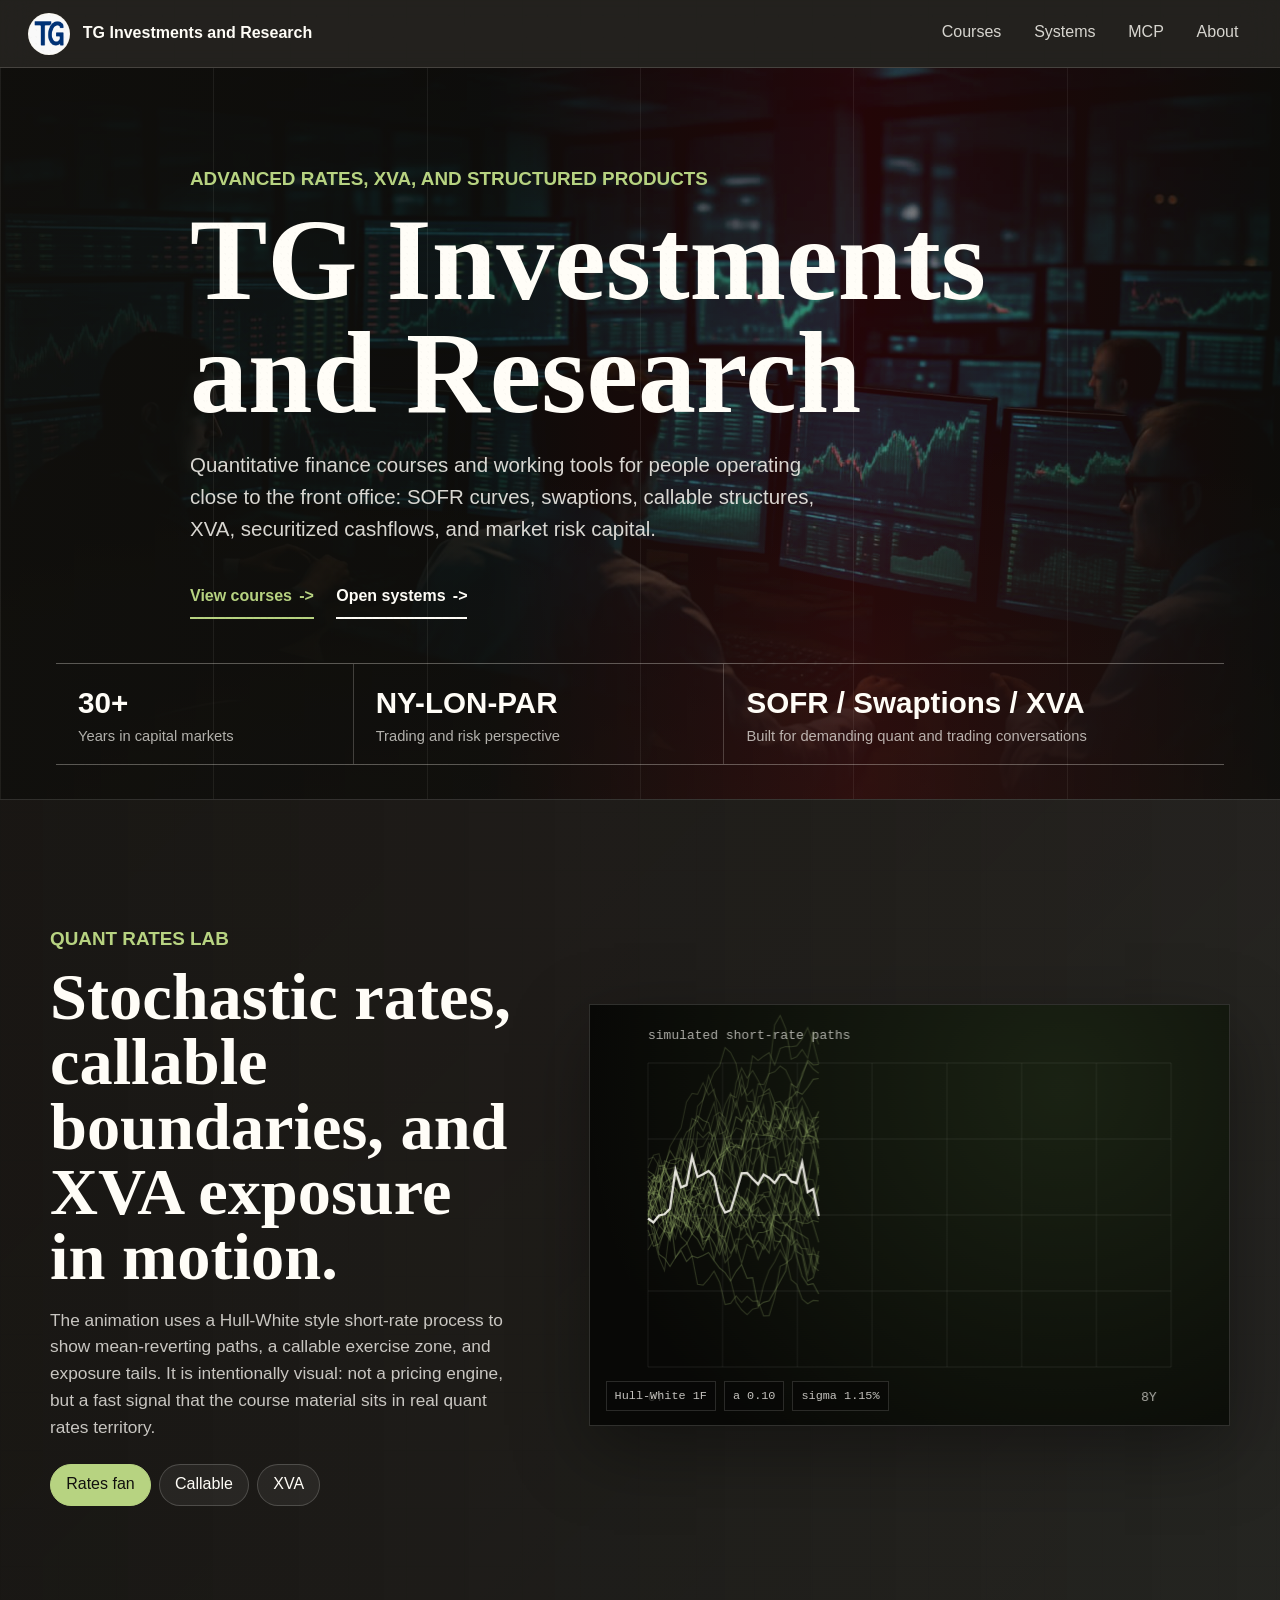
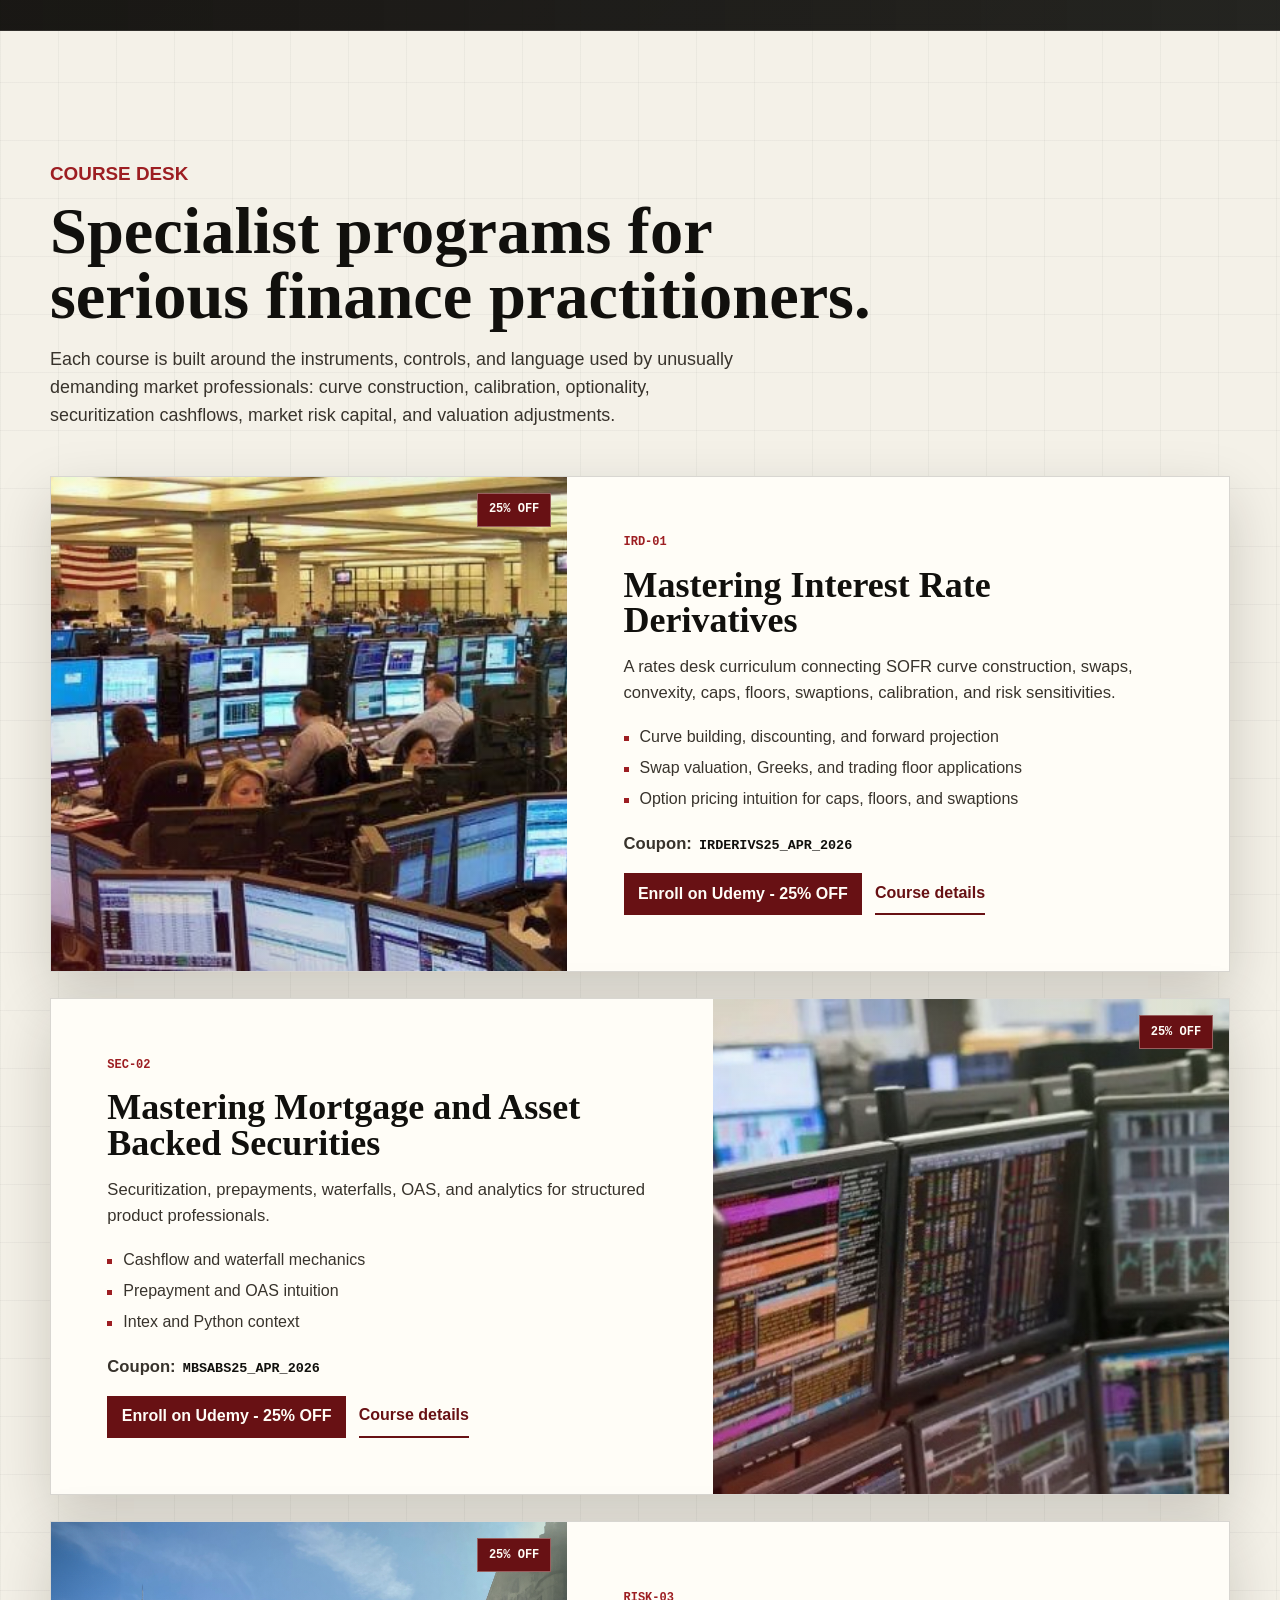
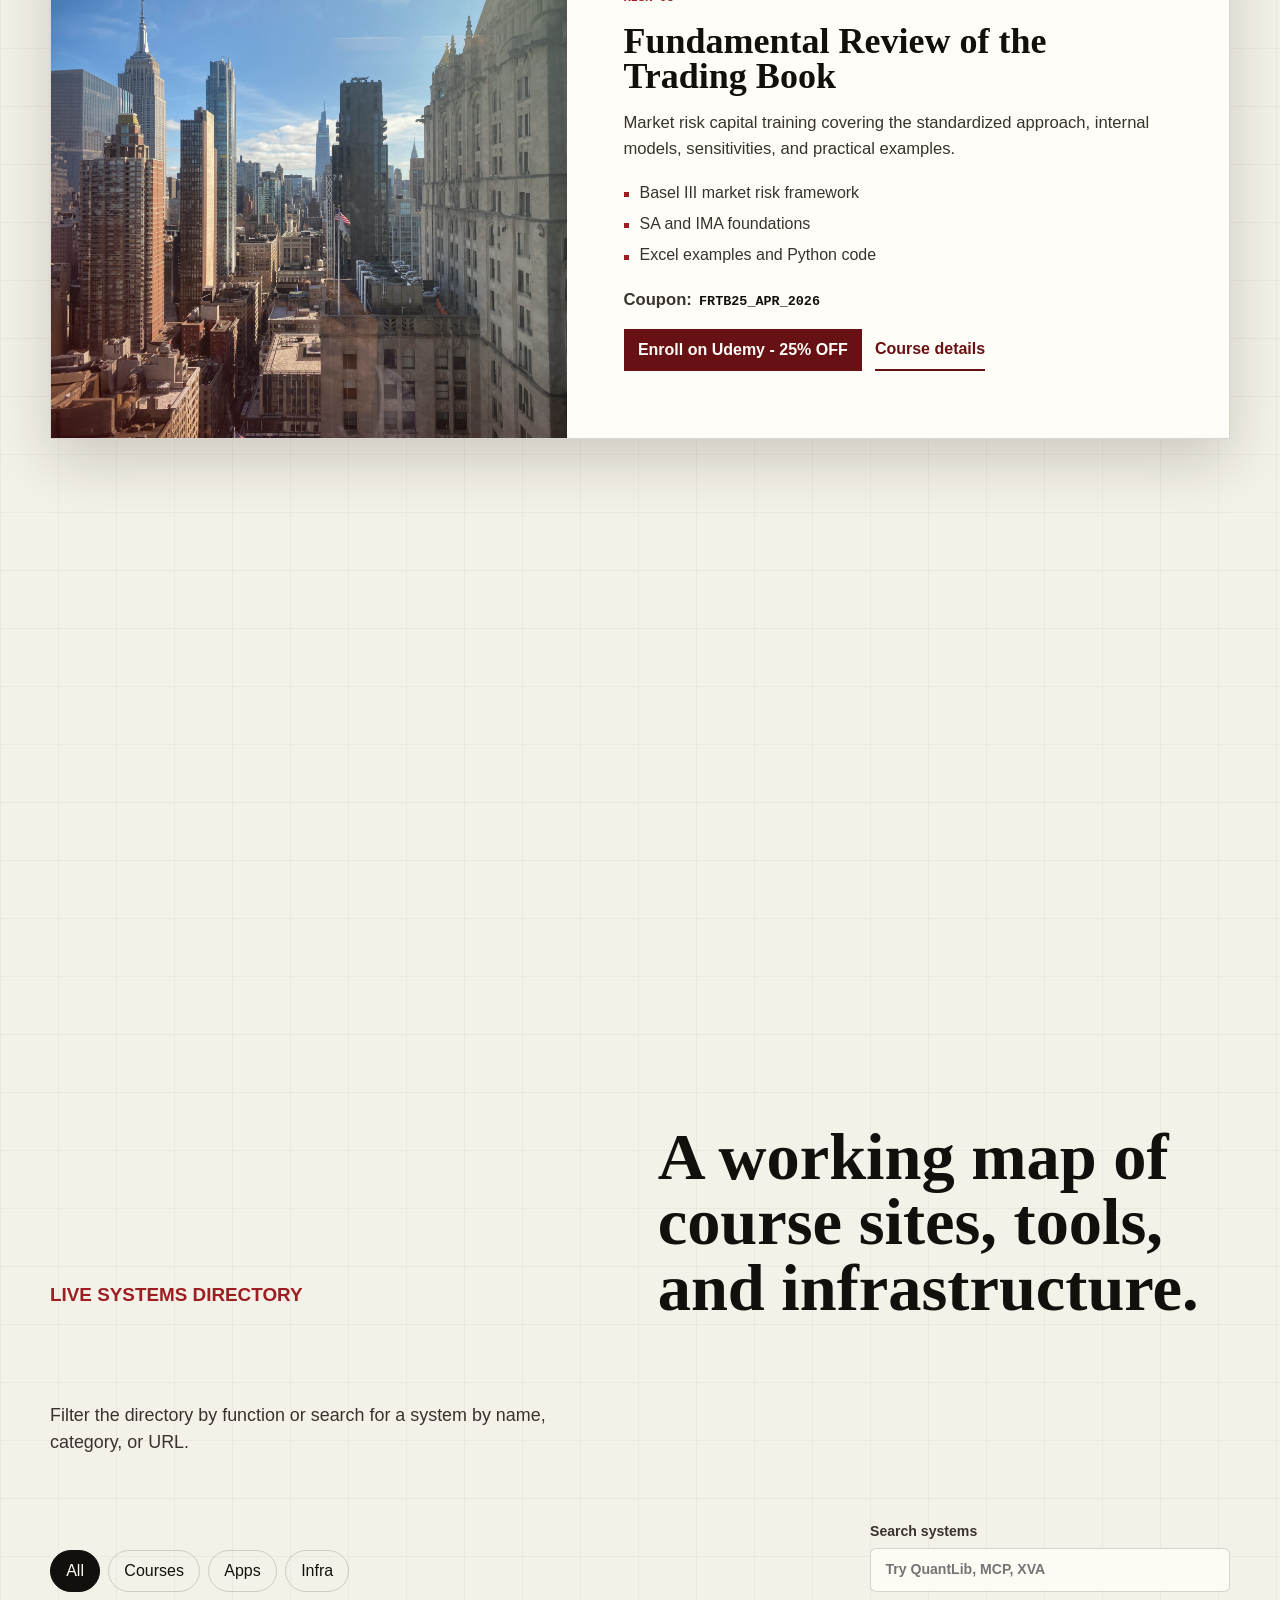
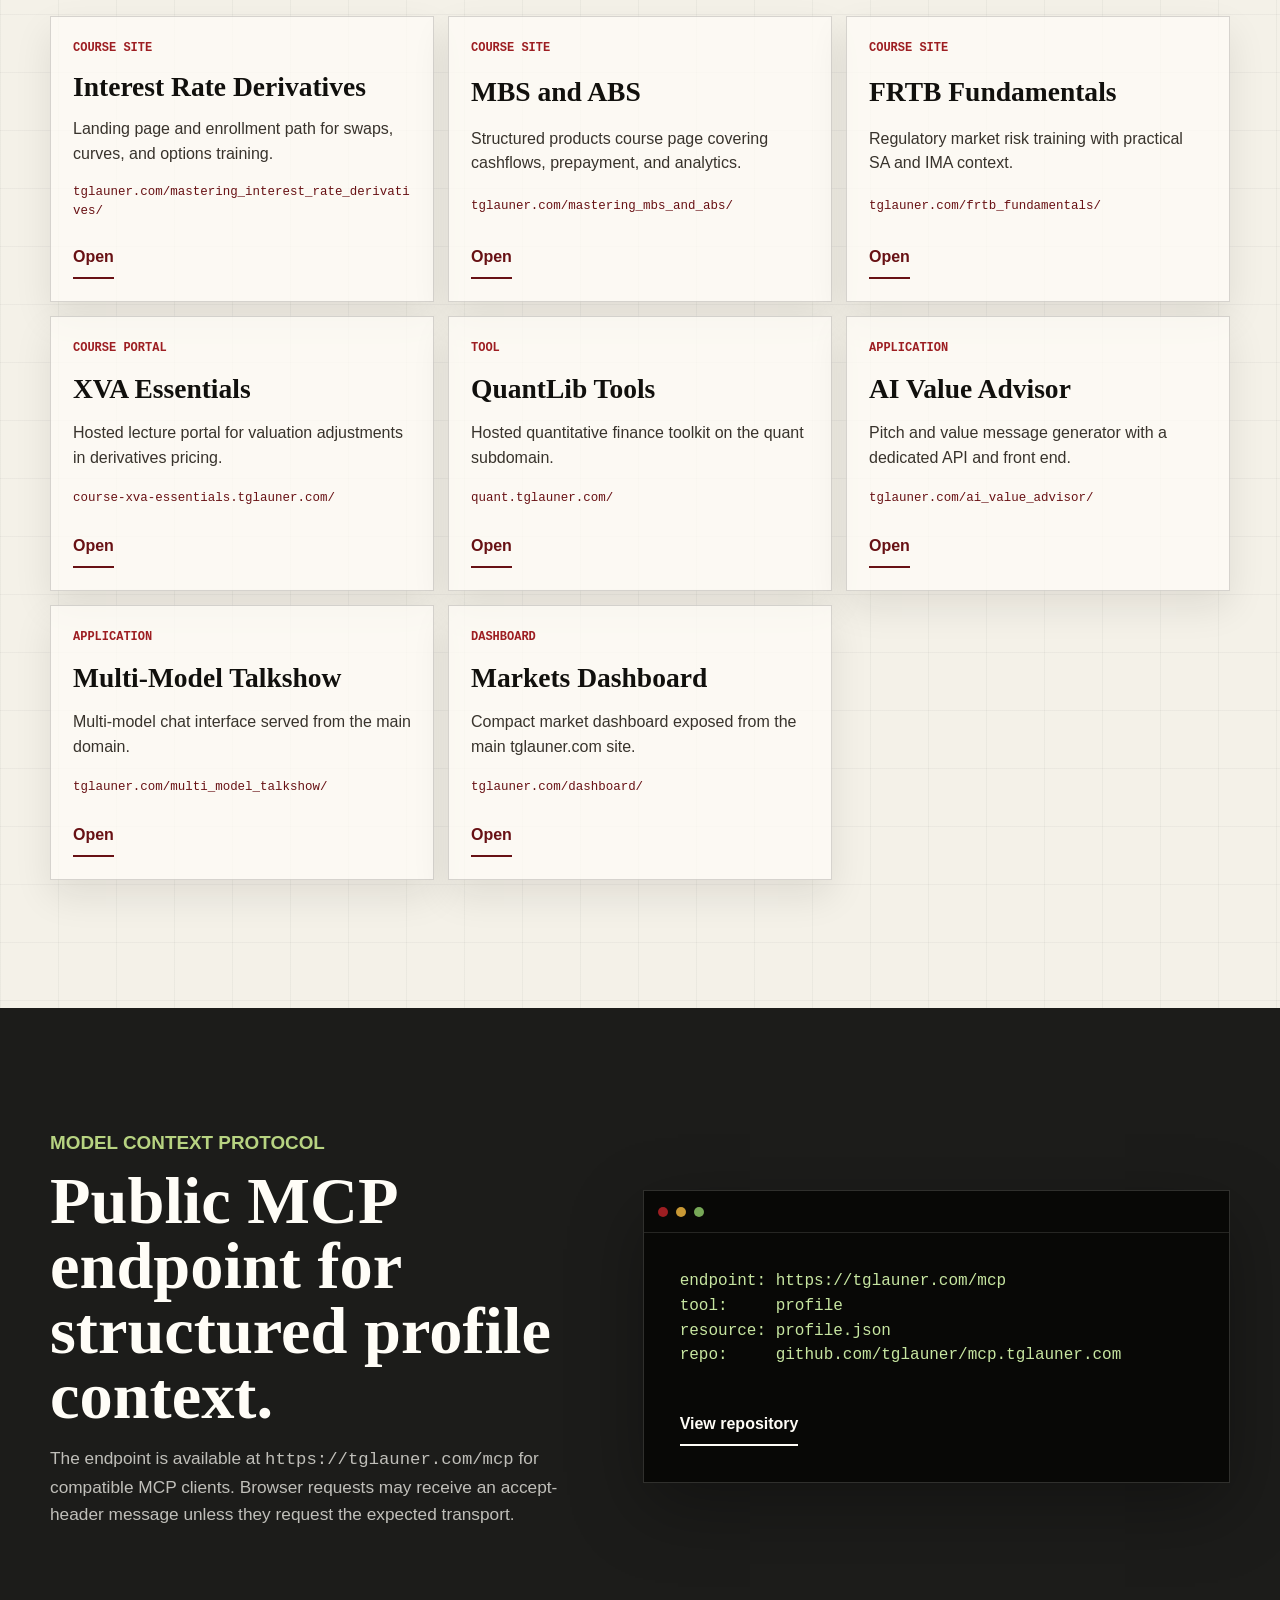
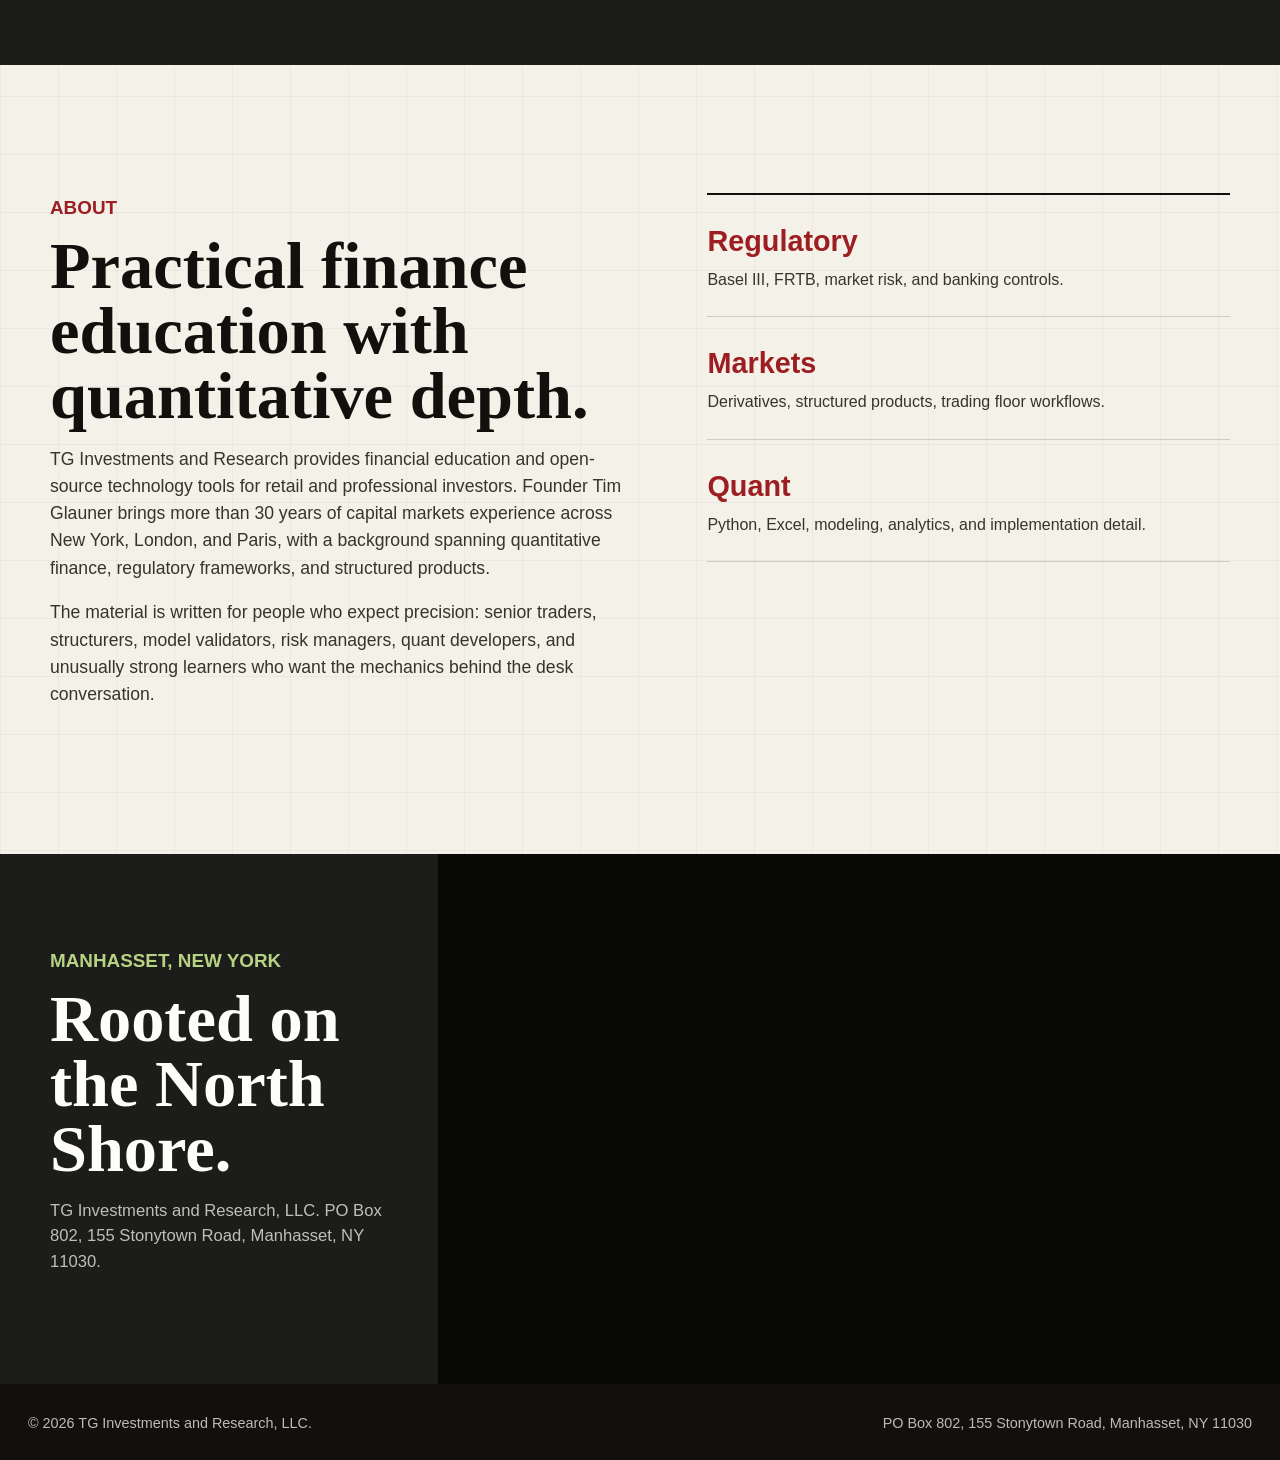
==== alternative-site/index.html @ 769df83d "Check in landing page design artifacts" ====
<!DOCTYPE html>
<html lang="en">
<head>
    <meta charset="UTF-8">
    <meta name="viewport" content="width=device-width, initial-scale=1.0">
    <title>TG Investments and Research | Alternative Site Concept</title>
    <meta name="description" content="Alternative homepage concept for TG Investments and Research courses, tools, and public systems.">
    <link rel="icon" href="assets/favicon.png" type="image/png">
    <link rel="stylesheet" href="styles.css">
</head>
<body>
    <a class="skip-link" href="#main">Skip to content</a>

    <header class="site-header" aria-label="Primary">
        <a class="brand-lockup" href="#top" aria-label="TG Investments and Research home">
            <img class="brand-icon" src="assets/favicon.png" alt="" aria-hidden="true">
            <span class="brand-name">TG Investments and Research</span>
        </a>
        <nav class="primary-nav" aria-label="Main navigation">
            <a href="#courses">Courses</a>
            <a href="#systems">Systems</a>
            <a href="#mcp">MCP</a>
            <a href="#about">About</a>
        </nav>
    </header>

    <main id="main">
        <section id="top" class="hero-section" aria-label="TG Investments and Research overview">
            <img class="hero-image" src="assets/hero-bg.jpg" alt="Trading desk screens and market workspace">
            <div class="hero-shade" aria-hidden="true"></div>
            <div class="hero-grid" aria-hidden="true">
                <span></span><span></span><span></span><span></span><span></span><span></span>
            </div>

            <div class="hero-copy reveal-on-load">
                <p class="kicker">Advanced rates, XVA, and structured products</p>
                <h1>TG Investments and Research</h1>
                <p class="hero-lede">Quantitative finance courses and working tools for people operating close to the front office: SOFR curves, swaptions, callable structures, XVA, securitized cashflows, and market risk capital.</p>
                <div class="hero-actions" aria-label="Primary actions">
                    <a class="text-action text-action-strong" href="#courses">View courses <span aria-hidden="true">-&gt;</span></a>
                    <a class="text-action" href="#systems">Open systems <span aria-hidden="true">-&gt;</span></a>
                </div>
            </div>

            <aside class="desk-strip reveal-on-load" aria-label="Experience summary">
                <div>
                    <span class="desk-number">30+</span>
                    <span class="desk-label">Years in capital markets</span>
                </div>
                <div>
                    <span class="desk-number">NY-LON-PAR</span>
                    <span class="desk-label">Trading and risk perspective</span>
                </div>
                <div>
                    <span class="desk-number">SOFR / Swaptions / XVA</span>
                    <span class="desk-label">Built for demanding quant and trading conversations</span>
                </div>
            </aside>
        </section>

        <section class="quant-lab-section" aria-label="Quant rates animation lab">
            <div class="quant-lab-copy reveal">
                <p class="kicker">Quant rates lab</p>
                <h2>Stochastic rates, callable boundaries, and XVA exposure in motion.</h2>
                <p>The animation uses a Hull-White style short-rate process to show mean-reverting paths, a callable exercise zone, and exposure tails. It is intentionally visual: not a pricing engine, but a fast signal that the course material sits in real quant rates territory.</p>
                <div class="lab-controls" aria-label="Animation mode">
                    <button class="lab-mode is-active" type="button" data-lab-mode="rates" aria-pressed="true">Rates fan</button>
                    <button class="lab-mode" type="button" data-lab-mode="callable" aria-pressed="false">Callable</button>
                    <button class="lab-mode" type="button" data-lab-mode="xva" aria-pressed="false">XVA</button>
                </div>
            </div>
            <div class="quant-lab-panel reveal">
                <canvas id="rates-lab-canvas" width="1200" height="720" aria-label="Animated stochastic rates visualization"></canvas>
                <div class="lab-readout" aria-hidden="true">
                    <span id="lab-model">Hull-White 1F</span>
                    <span id="lab-a">a 0.10</span>
                    <span id="lab-sigma">sigma 1.15%</span>
                </div>
            </div>
        </section>

        <section id="courses" class="section course-deck">
            <div class="section-intro">
                <p class="kicker">Course desk</p>
                <h2>Specialist programs for serious finance practitioners.</h2>
                <p>Each course is built around the instruments, controls, and language used by unusually demanding market professionals: curve construction, calibration, optionality, securitization cashflows, market risk capital, and valuation adjustments.</p>
            </div>

            <div class="course-stack">
                <article class="course-row reveal">
                    <a class="course-media" href="https://tglauner.com/mastering_interest_rate_derivatives/" target="_blank" rel="noopener noreferrer" aria-label="Open Mastering Interest Rate Derivatives">
                        <img src="assets/ird-ficc-trading-floor.png" alt="Interest Rate Derivatives trading floor course image">
                        <span class="course-discount">25% OFF</span>
                    </a>
                    <div class="course-body">
                        <p class="course-code">IRD-01</p>
                        <h3>Mastering Interest Rate Derivatives</h3>
                        <p>A rates desk curriculum connecting SOFR curve construction, swaps, convexity, caps, floors, swaptions, calibration, and risk sensitivities.</p>
                        <ul>
                            <li>Curve building, discounting, and forward projection</li>
                            <li>Swap valuation, Greeks, and trading floor applications</li>
                            <li>Option pricing intuition for caps, floors, and swaptions</li>
                        </ul>
                        <p class="coupon-note">Coupon: <code>IRDERIVS25_APR_2026</code></p>
                        <div class="course-actions">
                            <a class="line-link line-link-strong" href="https://www.udemy.com/course/mastering-interest-rate-derivatives/?couponCode=IRDERIVS25_APR_2026" target="_blank" rel="noopener noreferrer">Enroll on Udemy - 25% OFF</a>
                            <a class="line-link" href="https://tglauner.com/mastering_interest_rate_derivatives/" target="_blank" rel="noopener noreferrer">Course details</a>
                        </div>
                    </div>
                </article>

                <article class="course-row course-row-offset reveal">
                    <a class="course-media" href="https://tglauner.com/mastering_mbs_and_abs/" target="_blank" rel="noopener noreferrer" aria-label="Open Mastering Mortgage and Asset Backed Securities">
                        <img src="assets/mbs-multi-screens.png" alt="MBS and ABS trading screens course image">
                        <span class="course-discount">25% OFF</span>
                    </a>
                    <div class="course-body">
                        <p class="course-code">SEC-02</p>
                        <h3>Mastering Mortgage and Asset Backed Securities</h3>
                        <p>Securitization, prepayments, waterfalls, OAS, and analytics for structured product professionals.</p>
                        <ul>
                            <li>Cashflow and waterfall mechanics</li>
                            <li>Prepayment and OAS intuition</li>
                            <li>Intex and Python context</li>
                        </ul>
                        <p class="coupon-note">Coupon: <code>MBSABS25_APR_2026</code></p>
                        <div class="course-actions">
                            <a class="line-link line-link-strong" href="https://www.udemy.com/course/mortgage-backed-and-asset-backed-securities-mbsabs/?couponCode=MBSABS25_APR_2026" target="_blank" rel="noopener noreferrer">Enroll on Udemy - 25% OFF</a>
                            <a class="line-link" href="https://tglauner.com/mastering_mbs_and_abs/" target="_blank" rel="noopener noreferrer">Course details</a>
                        </div>
                    </div>
                </article>

                <article class="course-row reveal">
                    <a class="course-media" href="https://tglauner.com/frtb_fundamentals/" target="_blank" rel="noopener noreferrer" aria-label="Open Fundamental Review of the Trading Book">
                        <img src="assets/frtb-skyline.jpg" alt="Financial district skyline FRTB course image">
                        <span class="course-discount">25% OFF</span>
                    </a>
                    <div class="course-body">
                        <p class="course-code">RISK-03</p>
                        <h3>Fundamental Review of the Trading Book</h3>
                        <p>Market risk capital training covering the standardized approach, internal models, sensitivities, and practical examples.</p>
                        <ul>
                            <li>Basel III market risk framework</li>
                            <li>SA and IMA foundations</li>
                            <li>Excel examples and Python code</li>
                        </ul>
                        <p class="coupon-note">Coupon: <code>FRTB25_APR_2026</code></p>
                        <div class="course-actions">
                            <a class="line-link line-link-strong" href="https://www.udemy.com/course/fundamental-review-of-the-trading-book/?couponCode=FRTB25_APR_2026" target="_blank" rel="noopener noreferrer">Enroll on Udemy - 25% OFF</a>
                            <a class="line-link" href="https://tglauner.com/frtb_fundamentals/" target="_blank" rel="noopener noreferrer">Course details</a>
                        </div>
                    </div>
                </article>
            </div>
        </section>

        <section class="xva-band reveal" aria-label="XVA Essentials">
            <div class="xva-copy">
                <p class="kicker">Hosted learning portal</p>
                <h2>XVA Essentials in Financial Markets</h2>
                <p>CVA, DVA, FVA, MVA, and KVA explained as practical pricing and risk adjustments that reshape derivatives portfolios.</p>
            </div>
            <a class="xva-link" href="https://course-xva-essentials.tglauner.com/" target="_blank" rel="noopener noreferrer">
                Launch XVA Essentials
                <span aria-hidden="true">-&gt;</span>
            </a>
        </section>

        <section id="systems" class="section systems-section">
            <div class="section-intro section-intro-wide">
                <p class="kicker">Live systems directory</p>
                <h2>A working map of course sites, tools, and infrastructure.</h2>
                <p>Filter the directory by function or search for a system by name, category, or URL.</p>
            </div>

            <div class="system-controls" aria-label="System filters">
                <div class="filter-tabs" aria-label="Filter systems">
                    <button class="filter-tab is-active" type="button" data-filter="all" aria-pressed="true">All</button>
                    <button class="filter-tab" type="button" data-filter="course" aria-pressed="false">Courses</button>
                    <button class="filter-tab" type="button" data-filter="app" aria-pressed="false">Apps</button>
                    <button class="filter-tab" type="button" data-filter="infra" aria-pressed="false">Infra</button>
                </div>
                <label class="search-field">
                    <span>Search systems</span>
                    <input id="system-search" type="search" placeholder="Try QuantLib, MCP, XVA" autocomplete="off">
                </label>
            </div>

            <div class="systems-grid" id="systems-grid" aria-live="polite">
                <article class="system-card reveal" data-kind="course" data-search="interest rate derivatives course tglauner.com/mastering_interest_rate_derivatives">
                    <span class="system-kind">Course site</span>
                    <h3>Interest Rate Derivatives</h3>
                    <p>Landing page and enrollment path for swaps, curves, and options training.</p>
                    <code>tglauner.com/mastering_interest_rate_derivatives/</code>
                    <a href="https://tglauner.com/mastering_interest_rate_derivatives/" target="_blank" rel="noopener noreferrer">Open</a>
                </article>

                <article class="system-card reveal" data-kind="course" data-search="mortgage asset backed securities mbs abs course tglauner.com/mastering_mbs_and_abs">
                    <span class="system-kind">Course site</span>
                    <h3>MBS and ABS</h3>
                    <p>Structured products course page covering cashflows, prepayment, and analytics.</p>
                    <code>tglauner.com/mastering_mbs_and_abs/</code>
                    <a href="https://tglauner.com/mastering_mbs_and_abs/" target="_blank" rel="noopener noreferrer">Open</a>
                </article>

                <article class="system-card reveal" data-kind="course" data-search="frtb fundamentals market risk capital tglauner.com/frtb_fundamentals">
                    <span class="system-kind">Course site</span>
                    <h3>FRTB Fundamentals</h3>
                    <p>Regulatory market risk training with practical SA and IMA context.</p>
                    <code>tglauner.com/frtb_fundamentals/</code>
                    <a href="https://tglauner.com/frtb_fundamentals/" target="_blank" rel="noopener noreferrer">Open</a>
                </article>

                <article class="system-card reveal" data-kind="course" data-search="xva essentials cva dva fva mva kva course-xva-essentials.tglauner.com">
                    <span class="system-kind">Course portal</span>
                    <h3>XVA Essentials</h3>
                    <p>Hosted lecture portal for valuation adjustments in derivatives pricing.</p>
                    <code>course-xva-essentials.tglauner.com/</code>
                    <a href="https://course-xva-essentials.tglauner.com/" target="_blank" rel="noopener noreferrer">Open</a>
                </article>

                <article class="system-card reveal" data-kind="app" data-search="quantlib tools quant.tglauner.com quantitative finance toolkit">
                    <span class="system-kind">Tool</span>
                    <h3>QuantLib Tools</h3>
                    <p>Hosted quantitative finance toolkit on the quant subdomain.</p>
                    <code>quant.tglauner.com/</code>
                    <a href="https://quant.tglauner.com/" target="_blank" rel="noopener noreferrer">Open</a>
                </article>

                <article class="system-card reveal" data-kind="app" data-search="ai value advisor tglauner.com/ai_value_advisor">
                    <span class="system-kind">Application</span>
                    <h3>AI Value Advisor</h3>
                    <p>Pitch and value message generator with a dedicated API and front end.</p>
                    <code>tglauner.com/ai_value_advisor/</code>
                    <a href="https://tglauner.com/ai_value_advisor/" target="_blank" rel="noopener noreferrer">Open</a>
                </article>

                <article class="system-card reveal" data-kind="app" data-search="multi model talkshow tglauner.com/multi_model_talkshow">
                    <span class="system-kind">Application</span>
                    <h3>Multi-Model Talkshow</h3>
                    <p>Multi-model chat interface served from the main domain.</p>
                    <code>tglauner.com/multi_model_talkshow/</code>
                    <a href="https://tglauner.com/multi_model_talkshow/" target="_blank" rel="noopener noreferrer">Open</a>
                </article>

                <article class="system-card reveal" data-kind="infra" data-search="financial markets dashboard tglauner.com/dashboard">
                    <span class="system-kind">Dashboard</span>
                    <h3>Markets Dashboard</h3>
                    <p>Compact market dashboard exposed from the main tglauner.com site.</p>
                    <code>tglauner.com/dashboard/</code>
                    <a href="https://tglauner.com/dashboard/" target="_blank" rel="noopener noreferrer">Open</a>
                </article>

            </div>

            <p class="empty-state" id="empty-state" hidden>No systems match that filter.</p>
        </section>

        <section id="mcp" class="mcp-section section reveal">
            <div class="mcp-copy">
                <p class="kicker">Model Context Protocol</p>
                <h2>Public MCP endpoint for structured profile context.</h2>
                <p>The endpoint is available at <code>https://tglauner.com/mcp</code> for compatible MCP clients. Browser requests may receive an accept-header message unless they request the expected transport.</p>
            </div>
            <div class="mcp-terminal" aria-label="MCP connection details">
                <div class="terminal-bar">
                    <span></span><span></span><span></span>
                </div>
                <pre><code>endpoint: https://tglauner.com/mcp
tool:     profile
resource: profile.json
repo:     github.com/tglauner/mcp.tglauner.com</code></pre>
                <a href="https://github.com/tglauner/mcp.tglauner.com" target="_blank" rel="noopener noreferrer">View repository</a>
            </div>
        </section>

        <section id="about" class="about-section section">
            <div class="about-layout">
                <div class="about-statement reveal">
                    <p class="kicker">About</p>
                    <h2>Practical finance education with quantitative depth.</h2>
                    <p>TG Investments and Research provides financial education and open-source technology tools for retail and professional investors. Founder Tim Glauner brings more than 30 years of capital markets experience across New York, London, and Paris, with a background spanning quantitative finance, regulatory frameworks, and structured products.</p>
                    <p>The material is written for people who expect precision: senior traders, structurers, model validators, risk managers, quant developers, and unusually strong learners who want the mechanics behind the desk conversation.</p>
                </div>
                <div class="about-proof reveal">
                    <div>
                        <span>Regulatory</span>
                        <p>Basel III, FRTB, market risk, and banking controls.</p>
                    </div>
                    <div>
                        <span>Markets</span>
                        <p>Derivatives, structured products, trading floor workflows.</p>
                    </div>
                    <div>
                        <span>Quant</span>
                        <p>Python, Excel, modeling, analytics, and implementation detail.</p>
                    </div>
                </div>
            </div>
        </section>

        <section class="location-section" aria-label="Location map">
            <div class="location-copy reveal">
                <p class="kicker">Manhasset, New York</p>
                <h2>Rooted on the North Shore.</h2>
                <p>TG Investments and Research, LLC. PO Box 802, 155 Stonytown Road, Manhasset, NY 11030.</p>
            </div>
            <div class="map-frame reveal">
                <iframe
                    title="TG Investments and Research office location"
                    src="https://www.google.com/maps?q=155+Stonytown+Rd,+Manhasset,+NY+11030&t=k&z=16&output=embed"
                    loading="lazy"
                    referrerpolicy="no-referrer-when-downgrade"
                    allowfullscreen>
                </iframe>
            </div>
        </section>
    </main>

    <footer class="site-footer">
        <p>&copy; 2026 TG Investments and Research, LLC.</p>
        <p>PO Box 802, 155 Stonytown Road, Manhasset, NY 11030</p>
    </footer>

    <script src="app.js"></script>
</body>
</html>
---- alternative-site/styles.css ----
:root {
    --ink: #11100d;
    --ink-soft: #38332c;
    --paper: #f4f1e8;
    --paper-strong: #fffdf7;
    --graphite: #1c1c1a;
    --rail: #d9d1bd;
    --red: #9d1e22;
    --red-dark: #681114;
    --green: #77a857;
    --cyan: #4f8f9b;
    --gold: #c99935;
    --line: rgba(17, 16, 13, 0.16);
    --shadow: 0 22px 55px rgba(26, 20, 13, 0.18);
    --radius: 6px;
    --max: 1180px;
    --header-height: 68px;
}

* {
    box-sizing: border-box;
}

html {
    scroll-behavior: smooth;
    scroll-padding-top: calc(var(--header-height) + 18px);
}

body {
    margin: 0;
    color: var(--ink);
    background:
        linear-gradient(90deg, rgba(17, 16, 13, 0.04) 1px, transparent 1px),
        linear-gradient(rgba(17, 16, 13, 0.035) 1px, transparent 1px),
        var(--paper);
    background-size: 58px 58px;
    font-family: "Avenir Next", "Gill Sans", "Trebuchet MS", sans-serif;
    line-height: 1.55;
}

body::before {
    content: "";
    position: fixed;
    inset: 0;
    pointer-events: none;
    z-index: 100;
    opacity: 0.14;
    background-image:
        radial-gradient(circle at 18% 23%, rgba(17, 16, 13, 0.12) 0 1px, transparent 1px),
        radial-gradient(circle at 78% 44%, rgba(17, 16, 13, 0.1) 0 1px, transparent 1px);
    background-size: 7px 7px, 11px 11px;
    mix-blend-mode: multiply;
}

img {
    max-width: 100%;
    display: block;
}

a {
    color: inherit;
}

button,
input {
    font: inherit;
}

code,
pre {
    font-family: Menlo, Consolas, Monaco, monospace;
}

:focus-visible {
    outline: 3px solid var(--gold);
    outline-offset: 4px;
}

.skip-link {
    position: fixed;
    top: 10px;
    left: 10px;
    z-index: 200;
    transform: translateY(-150%);
    background: var(--paper-strong);
    color: var(--ink);
    padding: 0.7rem 1rem;
    border: 2px solid var(--ink);
}

.skip-link:focus {
    transform: translateY(0);
}

.site-header {
    position: sticky;
    top: 0;
    z-index: 80;
    height: var(--header-height);
    display: flex;
    align-items: center;
    justify-content: space-between;
    gap: 1rem;
    padding: 0 28px;
    color: var(--paper-strong);
    background: rgba(17, 16, 13, 0.92);
    border-bottom: 1px solid rgba(244, 241, 232, 0.16);
    backdrop-filter: blur(16px);
}

.brand-lockup {
    display: inline-flex;
    align-items: center;
    gap: 0.8rem;
    text-decoration: none;
    min-width: 0;
}

.brand-icon {
    display: grid;
    width: 42px;
    height: 42px;
    object-fit: contain;
    background: var(--paper-strong);
    border: 1px solid rgba(244, 241, 232, 0.55);
    border-radius: 50%;
}

.brand-name {
    font-weight: 700;
    white-space: nowrap;
    overflow: hidden;
    text-overflow: ellipsis;
}

.primary-nav {
    display: flex;
    align-items: center;
    gap: 0.35rem;
}

.primary-nav a {
    display: inline-flex;
    align-items: center;
    min-height: 40px;
    padding: 0 0.85rem;
    color: rgba(255, 253, 247, 0.82);
    text-decoration: none;
    border-bottom: 2px solid transparent;
}

.primary-nav a:hover {
    color: var(--paper-strong);
    border-color: var(--green);
}

.hero-section {
    min-height: calc(86svh - var(--header-height));
    position: relative;
    isolation: isolate;
    display: grid;
    align-items: end;
    padding: clamp(48px, 8vw, 96px) 28px 34px;
    color: var(--paper-strong);
    overflow: hidden;
}

.hero-image,
.hero-shade,
.hero-grid {
    position: absolute;
    inset: 0;
    z-index: -3;
}

.hero-image {
    width: 100%;
    height: 100%;
    object-fit: cover;
    filter: saturate(0.8) contrast(1.12);
}

.hero-shade {
    z-index: -2;
    background:
        linear-gradient(90deg, rgba(17, 16, 13, 0.92) 0%, rgba(17, 16, 13, 0.78) 38%, rgba(104, 17, 20, 0.34) 67%, rgba(17, 16, 13, 0.78) 100%),
        linear-gradient(0deg, rgba(17, 16, 13, 0.93) 0%, transparent 48%);
}

.hero-grid {
    z-index: -1;
    display: grid;
    grid-template-columns: repeat(6, 1fr);
    opacity: 0.38;
}

.hero-grid span {
    border-left: 1px solid rgba(244, 241, 232, 0.19);
}

.hero-copy {
    width: min(900px, 100%);
    margin: 0 auto;
    transform: translateX(-7vw);
}

.kicker {
    margin: 0 0 0.65rem;
    color: var(--red);
    font-family: "DIN Condensed", "Avenir Next Condensed", sans-serif;
    font-size: 1.18rem;
    font-weight: 700;
    text-transform: uppercase;
}

.hero-section .kicker,
.xva-band .kicker,
.mcp-section .kicker {
    color: #b7d381;
}

h1,
h2,
h3 {
    margin: 0;
    line-height: 0.98;
    font-family: "Iowan Old Style", Georgia, serif;
    font-weight: 700;
}

h1 {
    max-width: 820px;
    font-size: 7.25rem;
}

h2 {
    font-size: 4.15rem;
}

h3 {
    font-size: 2.25rem;
}

.hero-lede {
    max-width: 660px;
    margin: 1.15rem 0 0;
    color: rgba(255, 253, 247, 0.84);
    font-size: 1.28rem;
}

.hero-actions {
    display: flex;
    align-items: center;
    gap: 1.4rem;
    flex-wrap: wrap;
    margin-top: 2rem;
}

.text-action,
.line-link,
.system-card a,
.mcp-terminal a,
.xva-link {
    display: inline-flex;
    align-items: center;
    gap: 0.45rem;
    min-height: 42px;
    color: inherit;
    font-weight: 800;
    text-decoration: none;
    border-bottom: 2px solid currentColor;
}

.text-action:hover,
.line-link:hover,
.system-card a:hover,
.mcp-terminal a:hover,
.xva-link:hover {
    color: var(--green);
}

.text-action-strong {
    color: #b7d381;
}

.desk-strip {
    width: min(var(--max), calc(100% - 56px));
    margin: 44px auto 0;
    display: grid;
    grid-template-columns: 0.8fr 1fr 1.35fr;
    border-top: 1px solid rgba(244, 241, 232, 0.32);
    border-bottom: 1px solid rgba(244, 241, 232, 0.32);
}

.desk-strip div {
    padding: 16px 22px;
    border-left: 1px solid rgba(244, 241, 232, 0.22);
}

.desk-strip div:first-child {
    border-left: 0;
}

.desk-number,
.desk-label {
    display: block;
}

.desk-number {
    color: var(--paper-strong);
    font-family: "DIN Condensed", "Avenir Next Condensed", sans-serif;
    font-size: 1.85rem;
    font-weight: 700;
}

.desk-label {
    color: rgba(255, 253, 247, 0.68);
    font-size: 0.92rem;
}

.quant-lab-section {
    width: 100%;
    display: grid;
    grid-template-columns: minmax(300px, 0.72fr) minmax(420px, 1fr);
    align-items: center;
    gap: clamp(28px, 6vw, 80px);
    padding: clamp(72px, 10vw, 124px) max(28px, calc((100vw - var(--max)) / 2));
    color: var(--paper-strong);
    background:
        linear-gradient(90deg, rgba(17, 16, 13, 0.96), rgba(17, 16, 13, 0.9)),
        linear-gradient(135deg, rgba(157, 30, 34, 0.28), rgba(79, 143, 155, 0.18));
    border-top: 1px solid rgba(255, 253, 247, 0.1);
    border-bottom: 1px solid rgba(255, 253, 247, 0.1);
}

.quant-lab-section .kicker {
    color: #b7d381;
}

.quant-lab-copy p:not(.kicker) {
    color: rgba(255, 253, 247, 0.76);
    font-size: 1.08rem;
}

.lab-controls {
    display: flex;
    flex-wrap: wrap;
    gap: 8px;
    margin-top: 1.45rem;
}

.lab-mode {
    min-height: 42px;
    padding: 0 0.95rem;
    color: var(--paper-strong);
    background: rgba(255, 253, 247, 0.06);
    border: 1px solid rgba(255, 253, 247, 0.18);
    border-radius: 999px;
    cursor: pointer;
}

.lab-mode:hover,
.lab-mode.is-active {
    color: var(--ink);
    background: #b7d381;
    border-color: #b7d381;
}

.quant-lab-panel {
    position: relative;
    min-height: 420px;
    overflow: hidden;
    background: #080806;
    border: 1px solid rgba(255, 253, 247, 0.16);
    box-shadow: 0 24px 70px rgba(0, 0, 0, 0.35);
}

#rates-lab-canvas {
    width: 100%;
    height: 100%;
    min-height: 420px;
    display: block;
}

.lab-readout {
    position: absolute;
    left: 16px;
    right: 16px;
    bottom: 14px;
    display: flex;
    flex-wrap: wrap;
    gap: 8px;
    pointer-events: none;
}

.lab-readout span {
    padding: 5px 8px;
    color: rgba(255, 253, 247, 0.76);
    background: rgba(8, 8, 6, 0.72);
    border: 1px solid rgba(255, 253, 247, 0.14);
    font-family: Menlo, Consolas, Monaco, monospace;
    font-size: 0.74rem;
}

.section {
    width: min(var(--max), calc(100% - 56px));
    margin: 0 auto;
    padding: clamp(72px, 10vw, 132px) 0;
}

.section-intro {
    max-width: 840px;
    margin-bottom: 46px;
}

.section-intro p:not(.kicker) {
    max-width: 700px;
    color: var(--ink-soft);
    font-size: 1.12rem;
}

.section-intro-wide {
    display: grid;
    grid-template-columns: minmax(260px, 0.95fr) minmax(280px, 1fr);
    gap: clamp(24px, 5vw, 72px);
    max-width: none;
    align-items: end;
}

.course-stack {
    display: grid;
    gap: 26px;
}

.course-row {
    display: grid;
    grid-template-columns: minmax(270px, 0.78fr) minmax(300px, 1fr);
    min-height: 410px;
    background: var(--paper-strong);
    border: 1px solid var(--line);
    box-shadow: var(--shadow);
}

.course-row-offset {
    grid-template-columns: minmax(300px, 1fr) minmax(270px, 0.78fr);
}

.course-row-offset .course-media {
    order: 2;
}

.course-media {
    position: relative;
    overflow: hidden;
    min-height: 340px;
    background: var(--graphite);
}

.course-discount {
    position: absolute;
    top: 16px;
    right: 16px;
    z-index: 2;
    display: inline-flex;
    align-items: center;
    min-height: 34px;
    padding: 0 0.68rem;
    color: var(--paper-strong);
    background: var(--red-dark);
    border: 1px solid rgba(255, 253, 247, 0.32);
    font-family: Menlo, Consolas, Monaco, monospace;
    font-size: 0.75rem;
    font-weight: 800;
}

.course-media::after {
    content: "";
    position: absolute;
    inset: 0;
    background: linear-gradient(30deg, rgba(157, 30, 34, 0.36), transparent 45%, rgba(119, 168, 87, 0.18));
    opacity: 0.78;
    transition: opacity 180ms ease;
}

.course-media img {
    width: 100%;
    height: 100%;
    object-fit: cover;
    transition: transform 500ms ease, filter 500ms ease;
}

.course-media:hover img {
    transform: scale(1.045);
    filter: contrast(1.1);
}

.course-media:hover::after {
    opacity: 0.48;
}

.course-body {
    display: grid;
    align-content: center;
    gap: 1rem;
    padding: clamp(24px, 4.4vw, 58px);
}

.course-code,
.system-kind {
    margin: 0;
    color: var(--red);
    font-family: Menlo, Consolas, Monaco, monospace;
    font-size: 0.75rem;
    font-weight: 800;
    text-transform: uppercase;
}

.course-body p:not(.course-code) {
    margin: 0;
    max-width: 590px;
    color: var(--ink-soft);
    font-size: 1.04rem;
}

.coupon-note {
    display: flex;
    flex-wrap: wrap;
    gap: 0.45rem;
    align-items: baseline;
    color: var(--red-dark);
    font-weight: 800;
}

.coupon-note code {
    overflow-wrap: anywhere;
    color: var(--ink);
    font-size: 0.84rem;
}

.course-body ul {
    margin: 0.2rem 0 0.2rem;
    padding: 0;
    list-style: none;
    display: grid;
    gap: 0.4rem;
}

.course-body li {
    position: relative;
    padding-left: 1rem;
    color: var(--ink-soft);
}

.course-body li::before {
    content: "";
    position: absolute;
    left: 0;
    top: 0.7em;
    width: 5px;
    height: 5px;
    background: var(--red);
}

.line-link {
    width: max-content;
    color: var(--red-dark);
}

.line-link-strong {
    color: var(--paper-strong);
    background: var(--red-dark);
    border: 0;
    padding: 0 0.9rem;
}

.line-link-strong:hover {
    color: var(--paper-strong);
    background: var(--ink);
}

.course-actions {
    display: flex;
    flex-wrap: wrap;
    gap: 0.8rem;
    align-items: center;
}

.xva-band {
    width: 100%;
    display: grid;
    grid-template-columns: minmax(280px, 0.95fr) auto;
    align-items: end;
    gap: 28px;
    padding: clamp(58px, 8vw, 92px) max(28px, calc((100vw - var(--max)) / 2));
    color: var(--paper-strong);
    background:
        linear-gradient(135deg, rgba(17, 16, 13, 0.92), rgba(104, 17, 20, 0.92)),
        url("assets/hero-bg.jpg") center/cover;
}

.xva-copy {
    max-width: 760px;
}

.xva-copy p:not(.kicker) {
    color: rgba(255, 253, 247, 0.78);
    font-size: 1.12rem;
}

.xva-link {
    color: var(--paper-strong);
    min-width: max-content;
}

.systems-section {
    padding-top: clamp(72px, 9vw, 112px);
}

.system-controls {
    display: flex;
    align-items: end;
    justify-content: space-between;
    gap: 22px;
    margin: 0 0 24px;
}

.filter-tabs {
    display: flex;
    flex-wrap: wrap;
    gap: 8px;
}

.filter-tab {
    min-height: 42px;
    padding: 0 0.95rem;
    color: var(--ink);
    background: transparent;
    border: 1px solid var(--line);
    border-radius: 999px;
    cursor: pointer;
}

.filter-tab:hover,
.filter-tab.is-active {
    color: var(--paper-strong);
    background: var(--ink);
    border-color: var(--ink);
}

.search-field {
    display: grid;
    gap: 0.35rem;
    width: min(360px, 100%);
    color: var(--ink-soft);
    font-size: 0.88rem;
    font-weight: 700;
}

.search-field input {
    min-height: 44px;
    width: 100%;
    padding: 0 0.9rem;
    color: var(--ink);
    background: rgba(255, 253, 247, 0.84);
    border: 1px solid var(--line);
    border-radius: var(--radius);
}

.systems-grid {
    display: grid;
    grid-template-columns: repeat(3, minmax(0, 1fr));
    gap: 14px;
}

.system-card {
    min-height: 275px;
    display: grid;
    align-content: space-between;
    gap: 1rem;
    padding: 22px;
    background: rgba(255, 253, 247, 0.74);
    border: 1px solid var(--line);
    box-shadow: 0 16px 36px rgba(26, 20, 13, 0.09);
    transition: transform 180ms ease, background 180ms ease, border-color 180ms ease;
}

.system-card:hover {
    transform: translateY(-3px);
    background: var(--paper-strong);
    border-color: rgba(157, 30, 34, 0.35);
}

.system-card[hidden] {
    display: none;
}

.system-card h3 {
    font-size: 1.72rem;
}

.system-card p {
    margin: 0;
    color: var(--ink-soft);
}

.system-card code {
    display: block;
    max-width: 100%;
    overflow-wrap: anywhere;
    color: var(--red-dark);
    font-size: 0.78rem;
}

.system-card a {
    width: max-content;
    color: var(--red-dark);
}

.empty-state {
    margin: 28px 0 0;
    padding: 20px;
    border: 1px dashed rgba(17, 16, 13, 0.3);
    background: rgba(255, 253, 247, 0.5);
}

.mcp-section {
    display: grid;
    grid-template-columns: minmax(280px, 0.9fr) minmax(320px, 1fr);
    gap: clamp(24px, 5vw, 72px);
    color: var(--paper-strong);
    background: var(--graphite);
    width: 100%;
    max-width: none;
    margin: 0;
    padding: clamp(72px, 10vw, 120px) max(28px, calc((100vw - var(--max)) / 2));
}

.mcp-copy p:not(.kicker) {
    color: rgba(255, 253, 247, 0.72);
    font-size: 1.08rem;
}

.mcp-terminal {
    min-width: 0;
    align-self: center;
    background: #080806;
    border: 1px solid rgba(255, 253, 247, 0.16);
    box-shadow: 0 24px 70px rgba(0, 0, 0, 0.32);
}

.terminal-bar {
    height: 42px;
    display: flex;
    align-items: center;
    gap: 8px;
    padding: 0 14px;
    border-bottom: 1px solid rgba(255, 253, 247, 0.12);
}

.terminal-bar span {
    width: 10px;
    height: 10px;
    border-radius: 50%;
    background: var(--red);
}

.terminal-bar span:nth-child(2) {
    background: var(--gold);
}

.terminal-bar span:nth-child(3) {
    background: var(--green);
}

.mcp-terminal pre {
    margin: 0;
    padding: clamp(20px, 4vw, 36px);
    color: #c7e6a1;
    white-space: pre-wrap;
    overflow-wrap: anywhere;
}

.mcp-terminal a {
    width: max-content;
    margin: 0 clamp(20px, 4vw, 36px) clamp(20px, 4vw, 36px);
    color: var(--paper-strong);
}

.about-layout {
    display: grid;
    grid-template-columns: minmax(280px, 1fr) minmax(280px, 0.9fr);
    gap: clamp(28px, 6vw, 90px);
    align-items: start;
}

.about-statement p:not(.kicker) {
    color: var(--ink-soft);
    font-size: 1.1rem;
}

.location-section {
    display: grid;
    grid-template-columns: minmax(280px, 0.52fr) minmax(360px, 1fr);
    gap: 0;
    align-items: stretch;
    color: var(--paper-strong);
    background: var(--graphite);
}

.location-copy {
    display: grid;
    align-content: center;
    padding: clamp(48px, 8vw, 92px) max(28px, calc((100vw - var(--max)) / 2)) clamp(48px, 8vw, 92px) max(28px, calc((100vw - var(--max)) / 2));
}

.location-copy .kicker {
    color: #b7d381;
}

.location-copy p:not(.kicker) {
    color: rgba(255, 253, 247, 0.72);
    font-size: 1.04rem;
}

.map-frame {
    min-height: 430px;
    background: #080806;
}

.map-frame iframe {
    width: 100%;
    height: 100%;
    min-height: 430px;
    border: 0;
    display: block;
    filter: saturate(0.88) contrast(1.05);
}

.about-proof {
    display: grid;
    border-top: 2px solid var(--ink);
}

.about-proof div {
    padding: 24px 0;
    border-bottom: 1px solid var(--line);
}

.about-proof span {
    display: block;
    color: var(--red);
    font-family: "DIN Condensed", "Avenir Next Condensed", sans-serif;
    font-size: 1.8rem;
    font-weight: 700;
}

.about-proof p {
    margin: 0.25rem 0 0;
    color: var(--ink-soft);
}

.site-footer {
    display: flex;
    justify-content: space-between;
    gap: 1rem;
    padding: 28px;
    color: rgba(255, 253, 247, 0.72);
    background: var(--ink);
    font-size: 0.9rem;
}

.site-footer p {
    margin: 0;
}

.reveal,
.reveal-on-load {
    opacity: 0;
    transform: translateY(22px);
    transition: opacity 540ms ease, transform 540ms ease;
}

.reveal.is-visible,
.reveal-on-load.is-visible {
    opacity: 1;
    transform: translateY(0);
}

.reveal:nth-child(2) {
    transition-delay: 70ms;
}

.reveal:nth-child(3) {
    transition-delay: 140ms;
}

@media (max-width: 980px) {
    .site-header {
        height: auto;
        min-height: var(--header-height);
        align-items: flex-start;
        flex-direction: column;
        padding: 14px 20px;
    }

    .primary-nav {
        width: 100%;
        overflow-x: auto;
        padding-bottom: 4px;
    }

    .hero-section {
        min-height: 82svh;
    }

    .hero-copy {
        transform: none;
    }

    h1 {
        font-size: 5.4rem;
    }

    h2 {
        font-size: 3.35rem;
    }

    h3 {
        font-size: 2.05rem;
    }

    .desk-strip,
    .quant-lab-section,
    .section-intro-wide,
    .course-row,
    .course-row-offset,
    .xva-band,
    .mcp-section,
    .about-layout,
    .location-section {
        grid-template-columns: 1fr;
    }

    .course-row-offset .course-media {
        order: initial;
    }

    .systems-grid {
        grid-template-columns: repeat(2, minmax(0, 1fr));
    }

    .system-controls {
        align-items: stretch;
        flex-direction: column;
    }

    .search-field {
        width: 100%;
    }
}

@media (max-width: 640px) {
    :root {
        --header-height: 110px;
    }

    .brand-name {
        max-width: calc(100vw - 96px);
    }

    .primary-nav a {
        padding: 0 0.65rem;
    }

    .hero-section {
        min-height: 78svh;
        padding: 42px 18px 24px;
    }

    .kicker {
        font-size: 1.02rem;
    }

    h1 {
        font-size: 3.55rem;
    }

    h2 {
        font-size: 2.5rem;
    }

    h3,
    .system-card h3 {
        font-size: 1.72rem;
    }

    .hero-lede {
        font-size: 1rem;
    }

    .desk-number {
        font-size: 1.42rem;
    }

    .hero-actions {
        gap: 0.85rem;
    }

    .desk-strip,
    .section {
        width: min(100% - 36px, var(--max));
    }

    .desk-strip {
        grid-template-columns: 1fr;
        margin-top: 30px;
    }

    .desk-strip div {
        border-left: 0;
        border-top: 1px solid rgba(244, 241, 232, 0.2);
        padding: 13px 0;
    }

    .desk-strip div:first-child {
        border-top: 0;
    }

    .course-row {
        min-height: auto;
    }

    .course-media {
        min-height: 235px;
    }

    .course-body {
        padding: 24px 20px 28px;
    }

    .xva-band,
    .mcp-section,
    .quant-lab-section,
    .location-copy {
        padding-left: 18px;
        padding-right: 18px;
    }

    .quant-lab-panel,
    #rates-lab-canvas {
        min-height: 320px;
    }

    .systems-grid {
        grid-template-columns: 1fr;
    }

    .site-footer {
        flex-direction: column;
        padding: 24px 18px;
    }
}

@media (prefers-reduced-motion: reduce) {
    *,
    *::before,
    *::after {
        scroll-behavior: auto !important;
        transition-duration: 0.01ms !important;
        animation-duration: 0.01ms !important;
        animation-iteration-count: 1 !important;
    }

    .reveal,
    .reveal-on-load {
        opacity: 1;
        transform: none;
    }
}
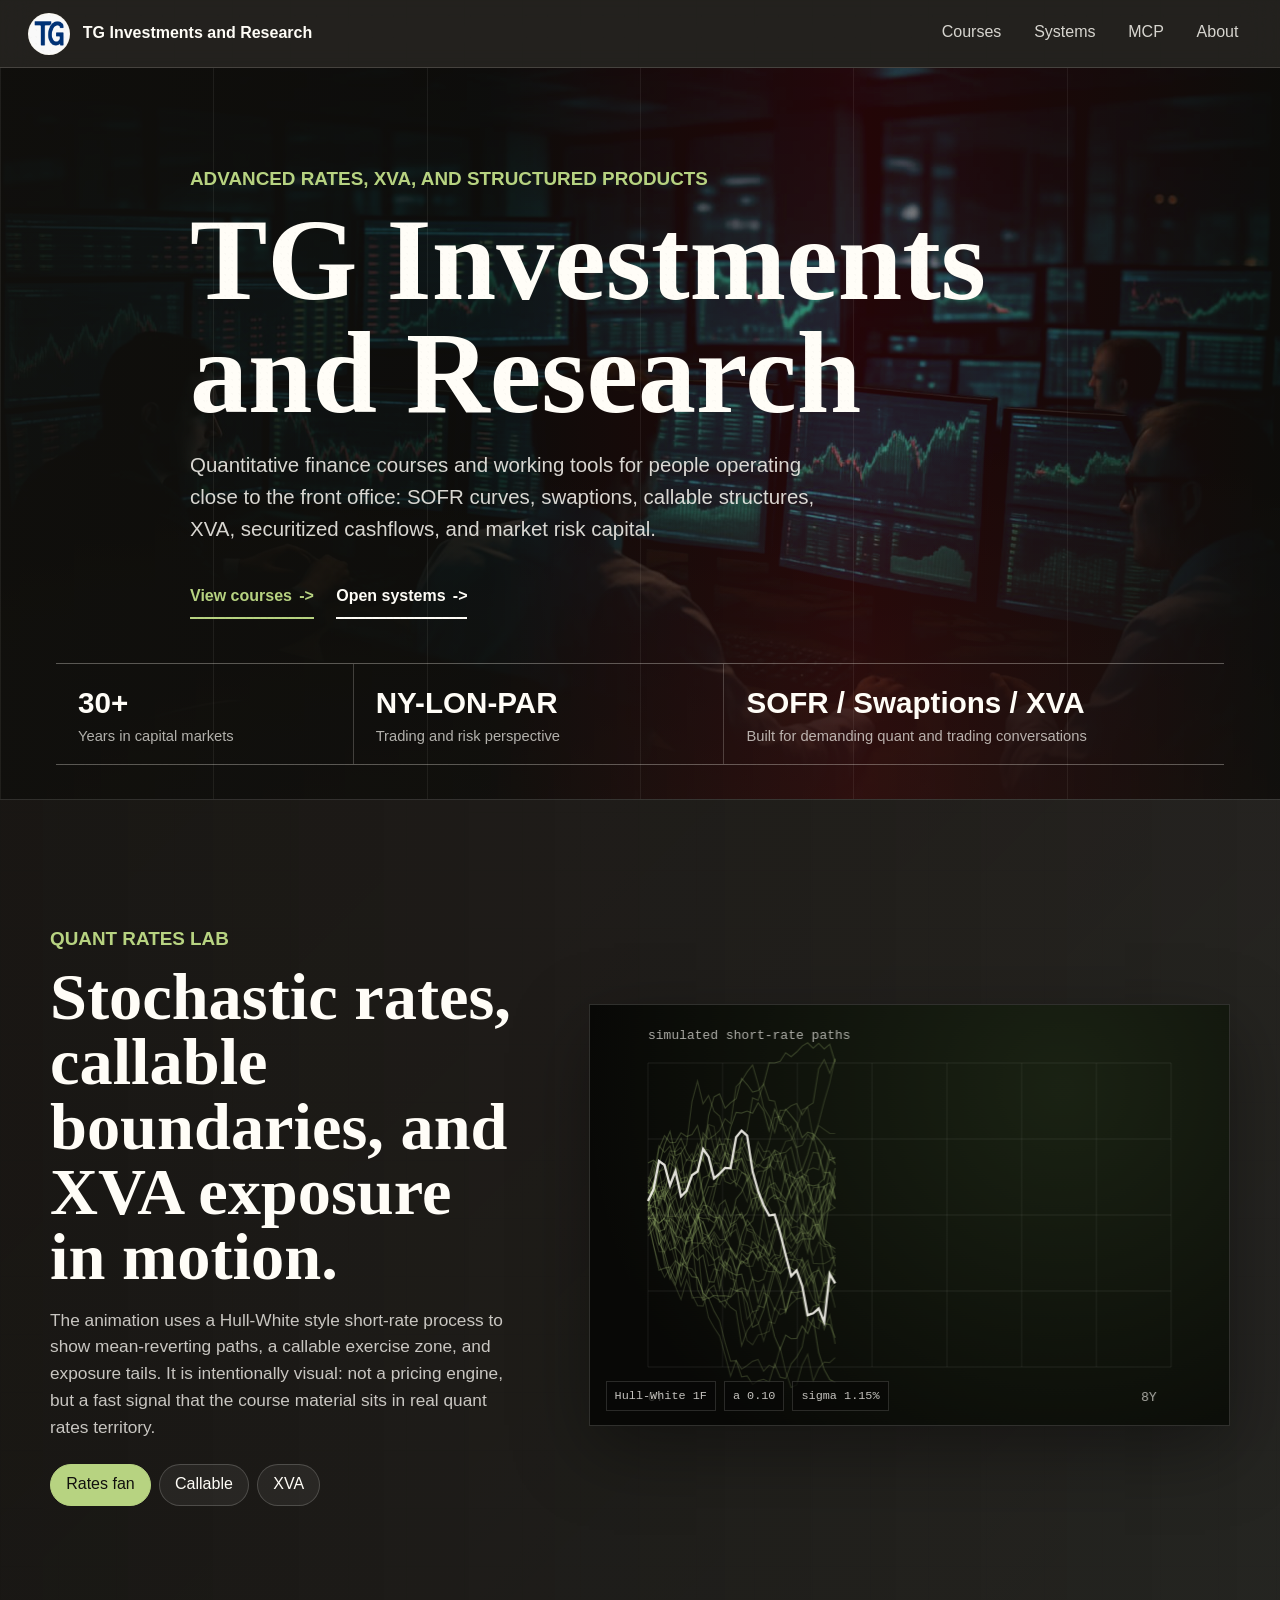
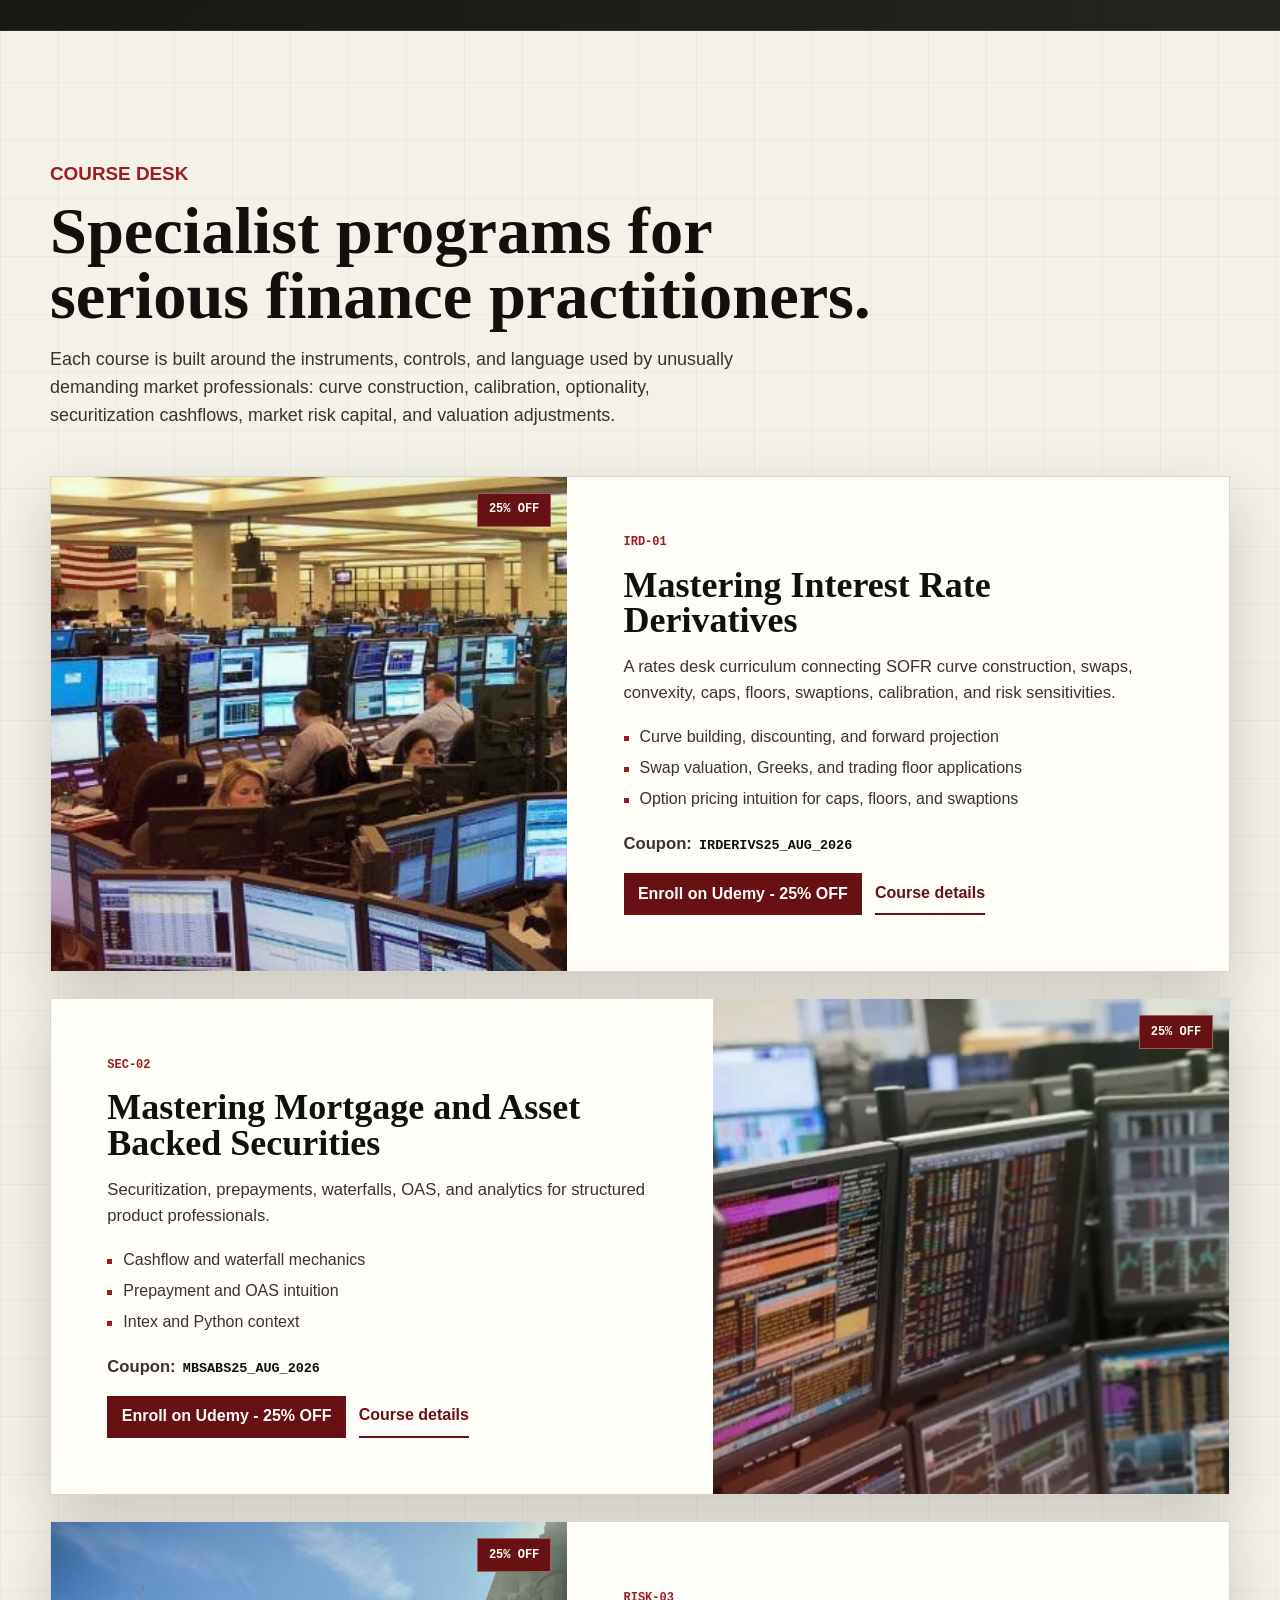
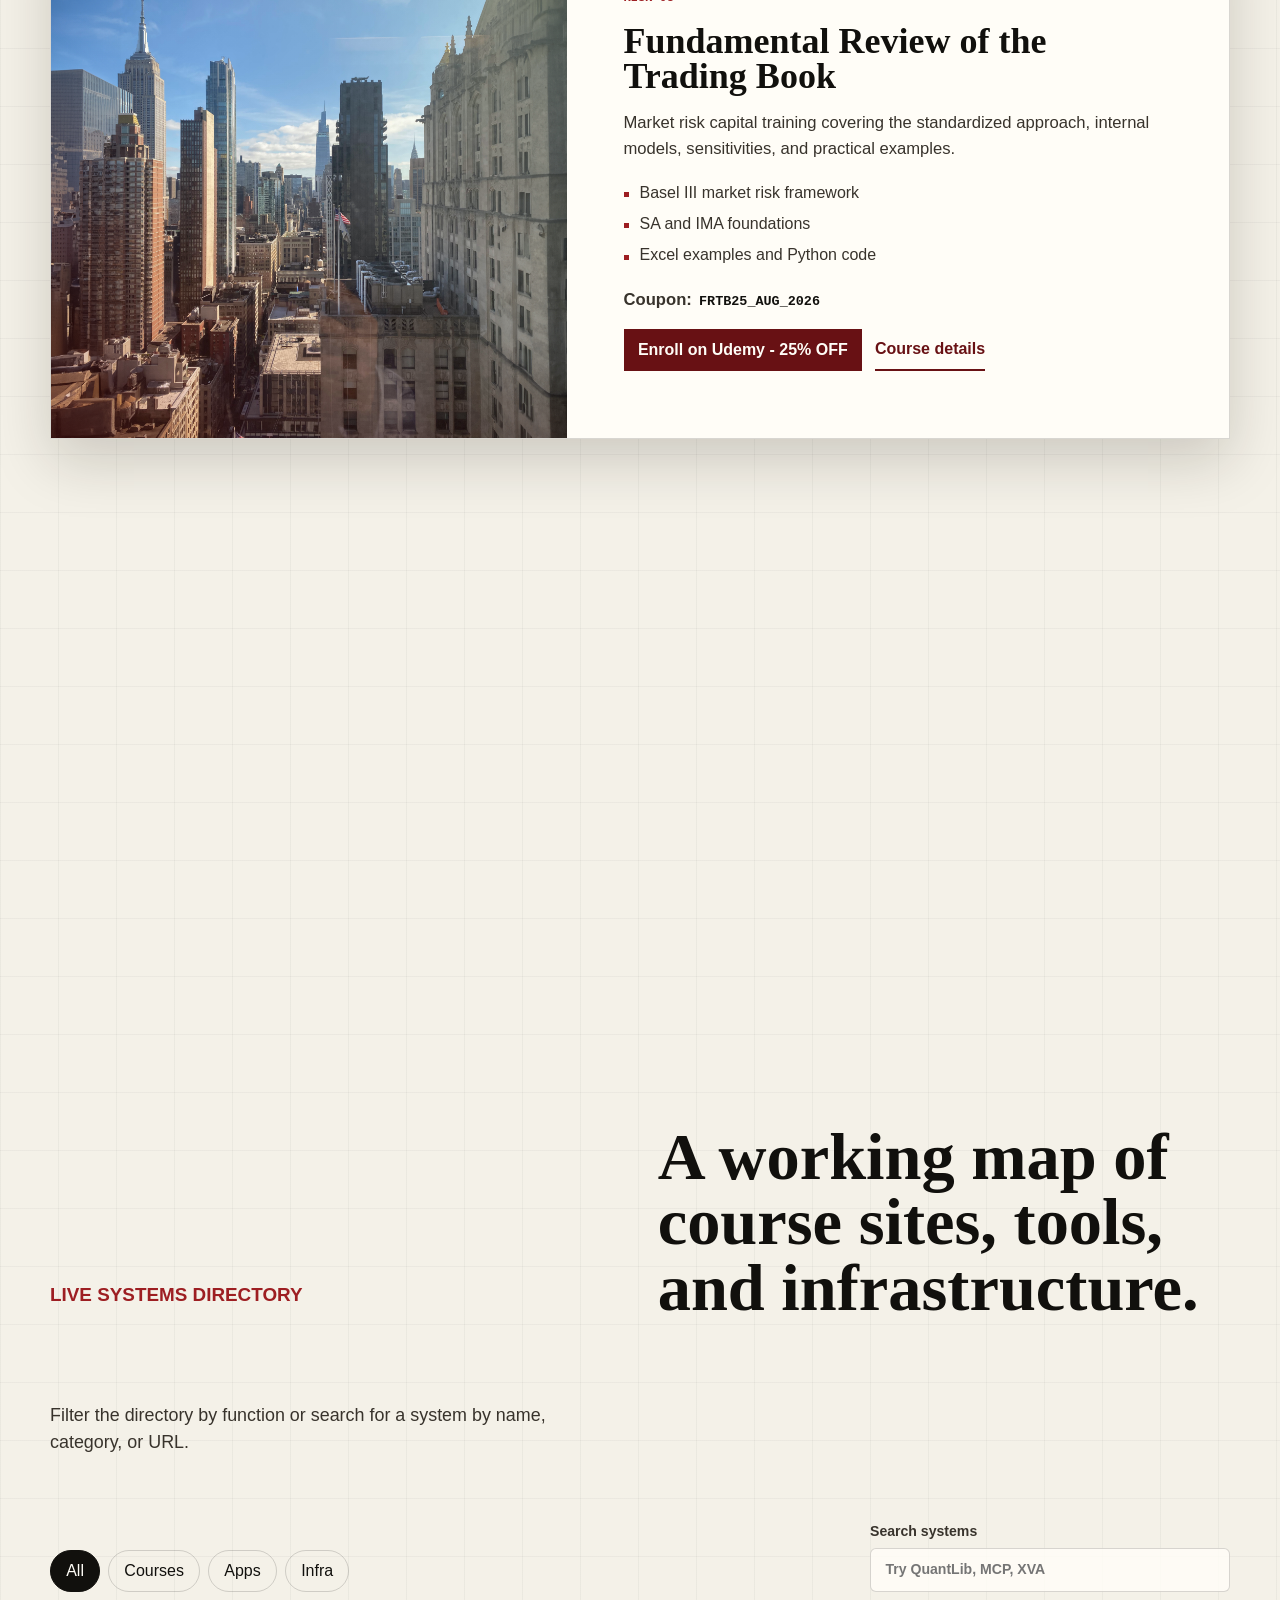
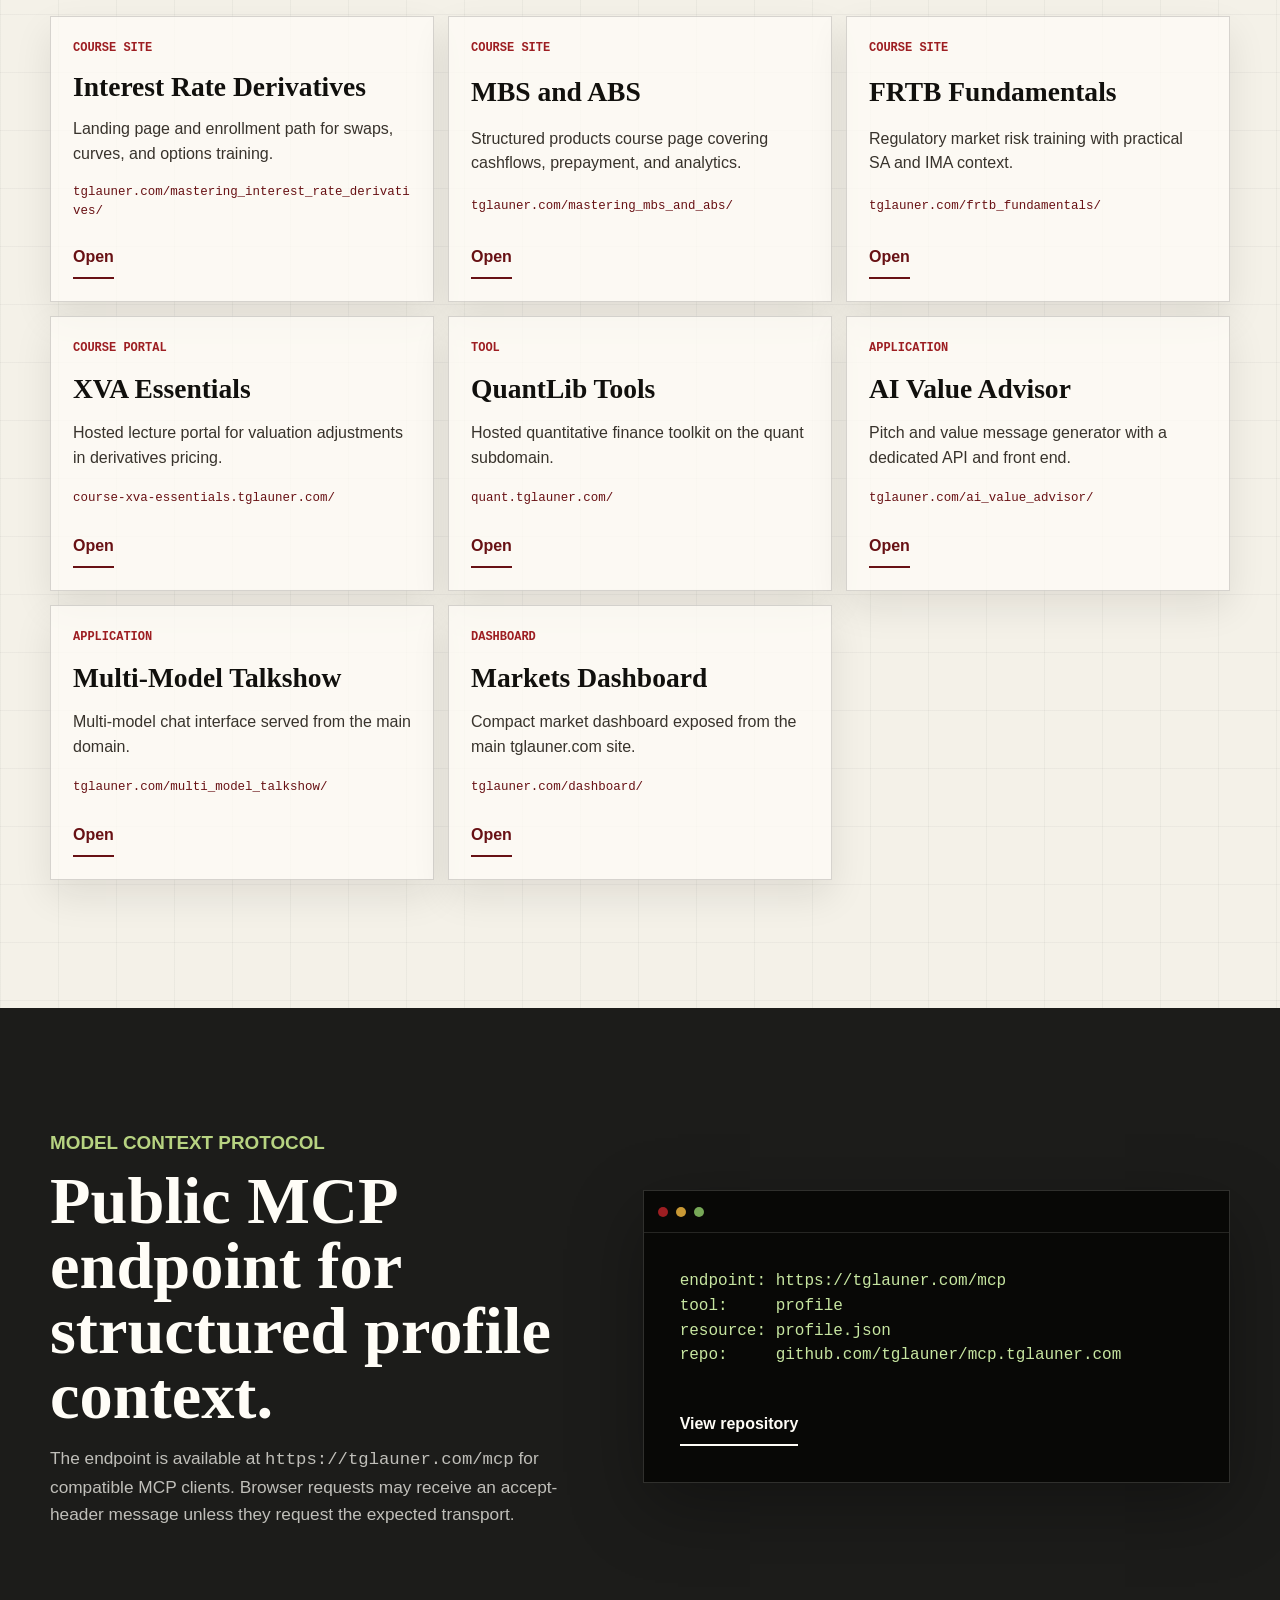
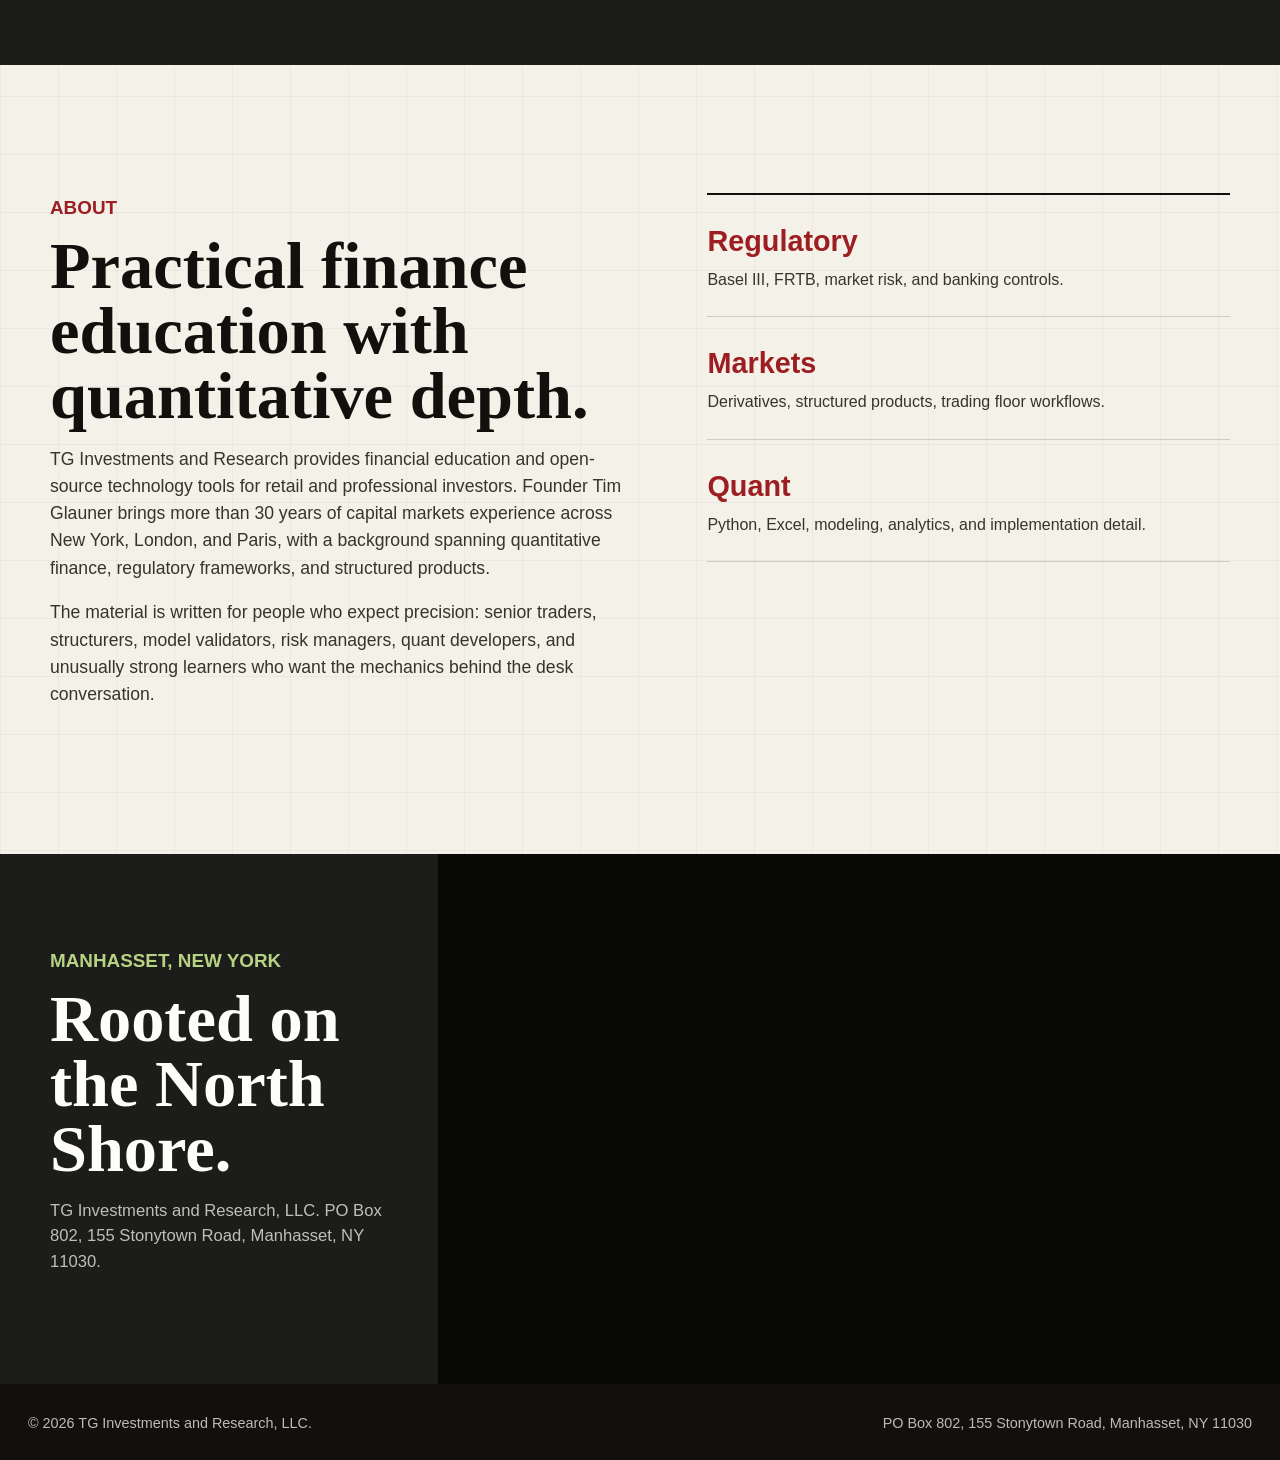
==== commit 50f3b1db: "Update Udemy coupons for August 2026" ====
--- a/alternative-site/index.html
+++ b/alternative-site/index.html
@@ -101,9 +101,9 @@
                             <li>Swap valuation, Greeks, and trading floor applications</li>
                             <li>Option pricing intuition for caps, floors, and swaptions</li>
                         </ul>
-                        <p class="coupon-note">Coupon: <code>IRDERIVS25_APR_2026</code></p>
+                        <p class="coupon-note">Coupon: <code>IRDERIVS25_AUG_2026</code></p>
                         <div class="course-actions">
-                            <a class="line-link line-link-strong" href="https://www.udemy.com/course/mastering-interest-rate-derivatives/?couponCode=IRDERIVS25_APR_2026" target="_blank" rel="noopener noreferrer">Enroll on Udemy - 25% OFF</a>
+                            <a class="line-link line-link-strong" href="https://www.udemy.com/course/mastering-interest-rate-derivatives/?couponCode=IRDERIVS25_AUG_2026" target="_blank" rel="noopener noreferrer">Enroll on Udemy - 25% OFF</a>
                             <a class="line-link" href="https://tglauner.com/mastering_interest_rate_derivatives/" target="_blank" rel="noopener noreferrer">Course details</a>
                         </div>
                     </div>
@@ -123,9 +123,9 @@
                             <li>Prepayment and OAS intuition</li>
                             <li>Intex and Python context</li>
                         </ul>
-                        <p class="coupon-note">Coupon: <code>MBSABS25_APR_2026</code></p>
+                        <p class="coupon-note">Coupon: <code>MBSABS25_AUG_2026</code></p>
                         <div class="course-actions">
-                            <a class="line-link line-link-strong" href="https://www.udemy.com/course/mortgage-backed-and-asset-backed-securities-mbsabs/?couponCode=MBSABS25_APR_2026" target="_blank" rel="noopener noreferrer">Enroll on Udemy - 25% OFF</a>
+                            <a class="line-link line-link-strong" href="https://www.udemy.com/course/mortgage-backed-and-asset-backed-securities-mbsabs/?couponCode=MBSABS25_AUG_2026" target="_blank" rel="noopener noreferrer">Enroll on Udemy - 25% OFF</a>
                             <a class="line-link" href="https://tglauner.com/mastering_mbs_and_abs/" target="_blank" rel="noopener noreferrer">Course details</a>
                         </div>
                     </div>
@@ -145,9 +145,9 @@
                             <li>SA and IMA foundations</li>
                             <li>Excel examples and Python code</li>
                         </ul>
-                        <p class="coupon-note">Coupon: <code>FRTB25_APR_2026</code></p>
+                        <p class="coupon-note">Coupon: <code>FRTB25_AUG_2026</code></p>
                         <div class="course-actions">
-                            <a class="line-link line-link-strong" href="https://www.udemy.com/course/fundamental-review-of-the-trading-book/?couponCode=FRTB25_APR_2026" target="_blank" rel="noopener noreferrer">Enroll on Udemy - 25% OFF</a>
+                            <a class="line-link line-link-strong" href="https://www.udemy.com/course/fundamental-review-of-the-trading-book/?couponCode=FRTB25_AUG_2026" target="_blank" rel="noopener noreferrer">Enroll on Udemy - 25% OFF</a>
                             <a class="line-link" href="https://tglauner.com/frtb_fundamentals/" target="_blank" rel="noopener noreferrer">Course details</a>
                         </div>
                     </div>
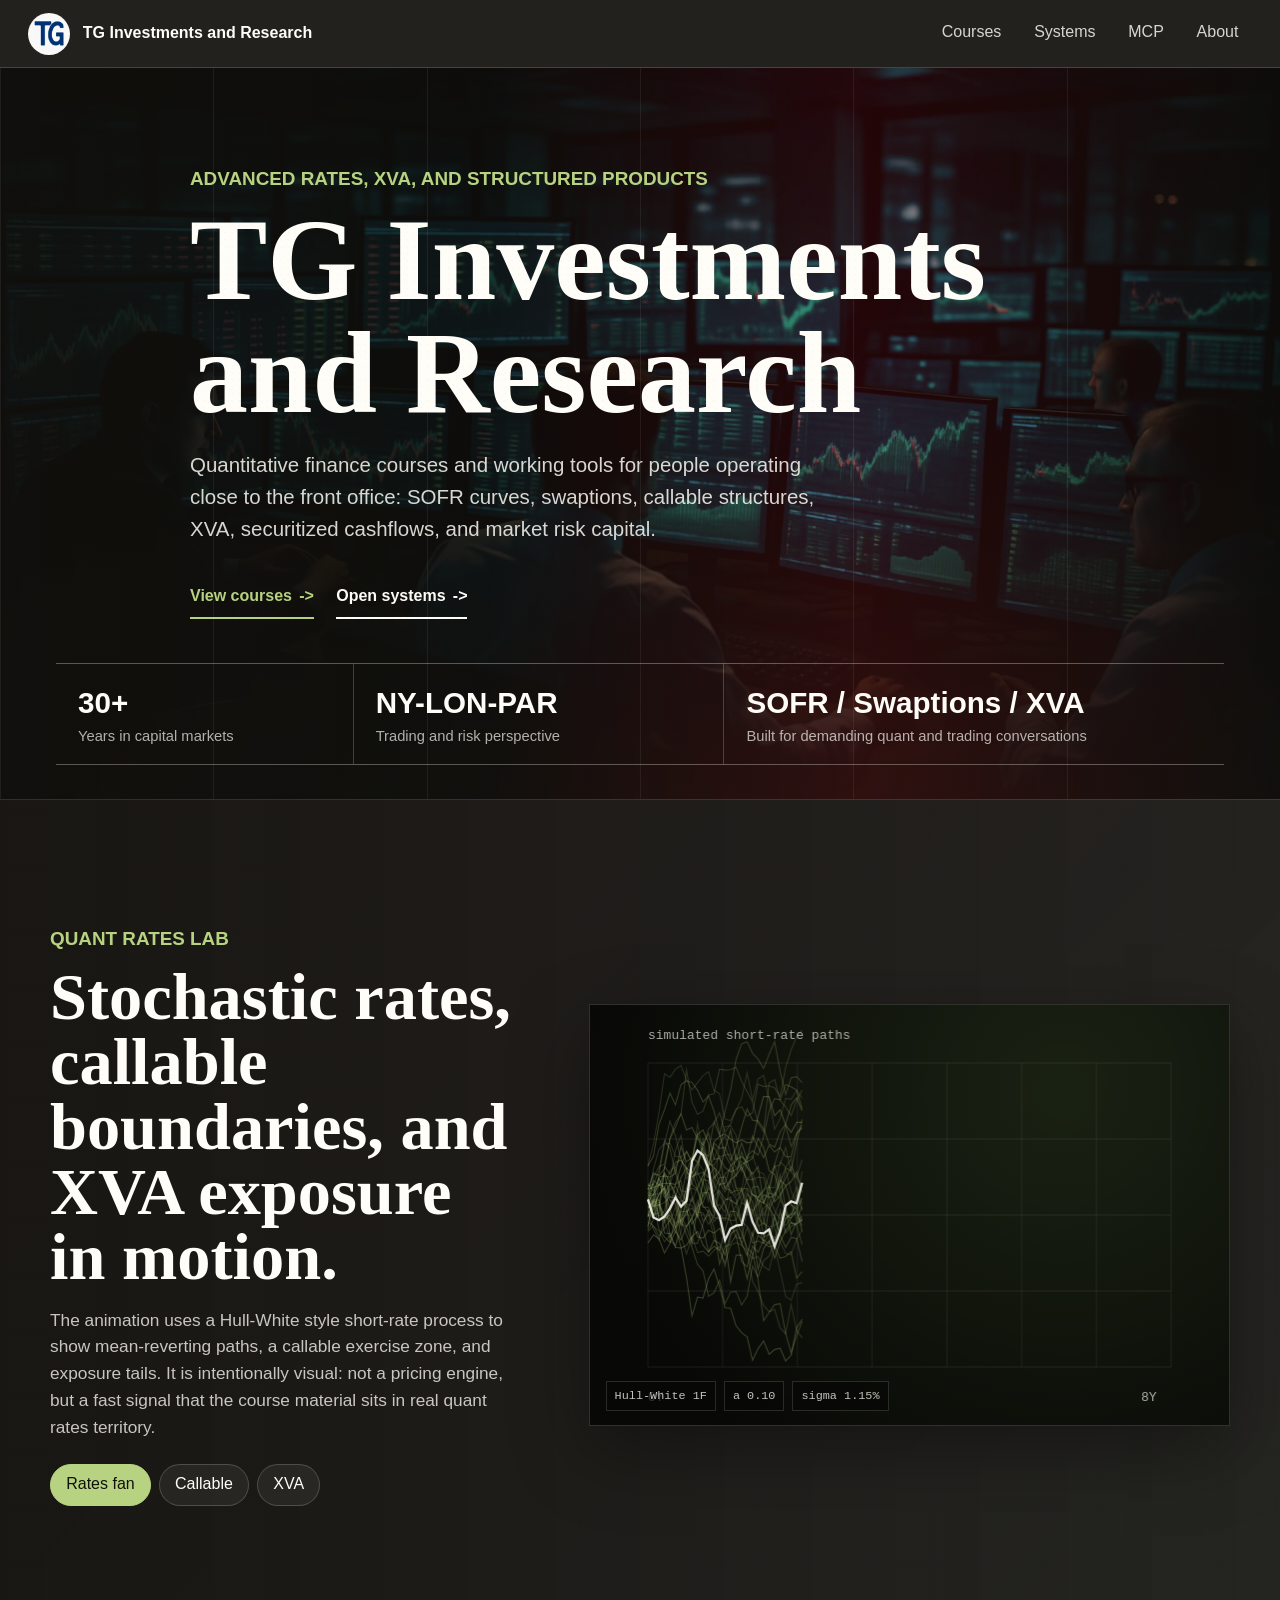
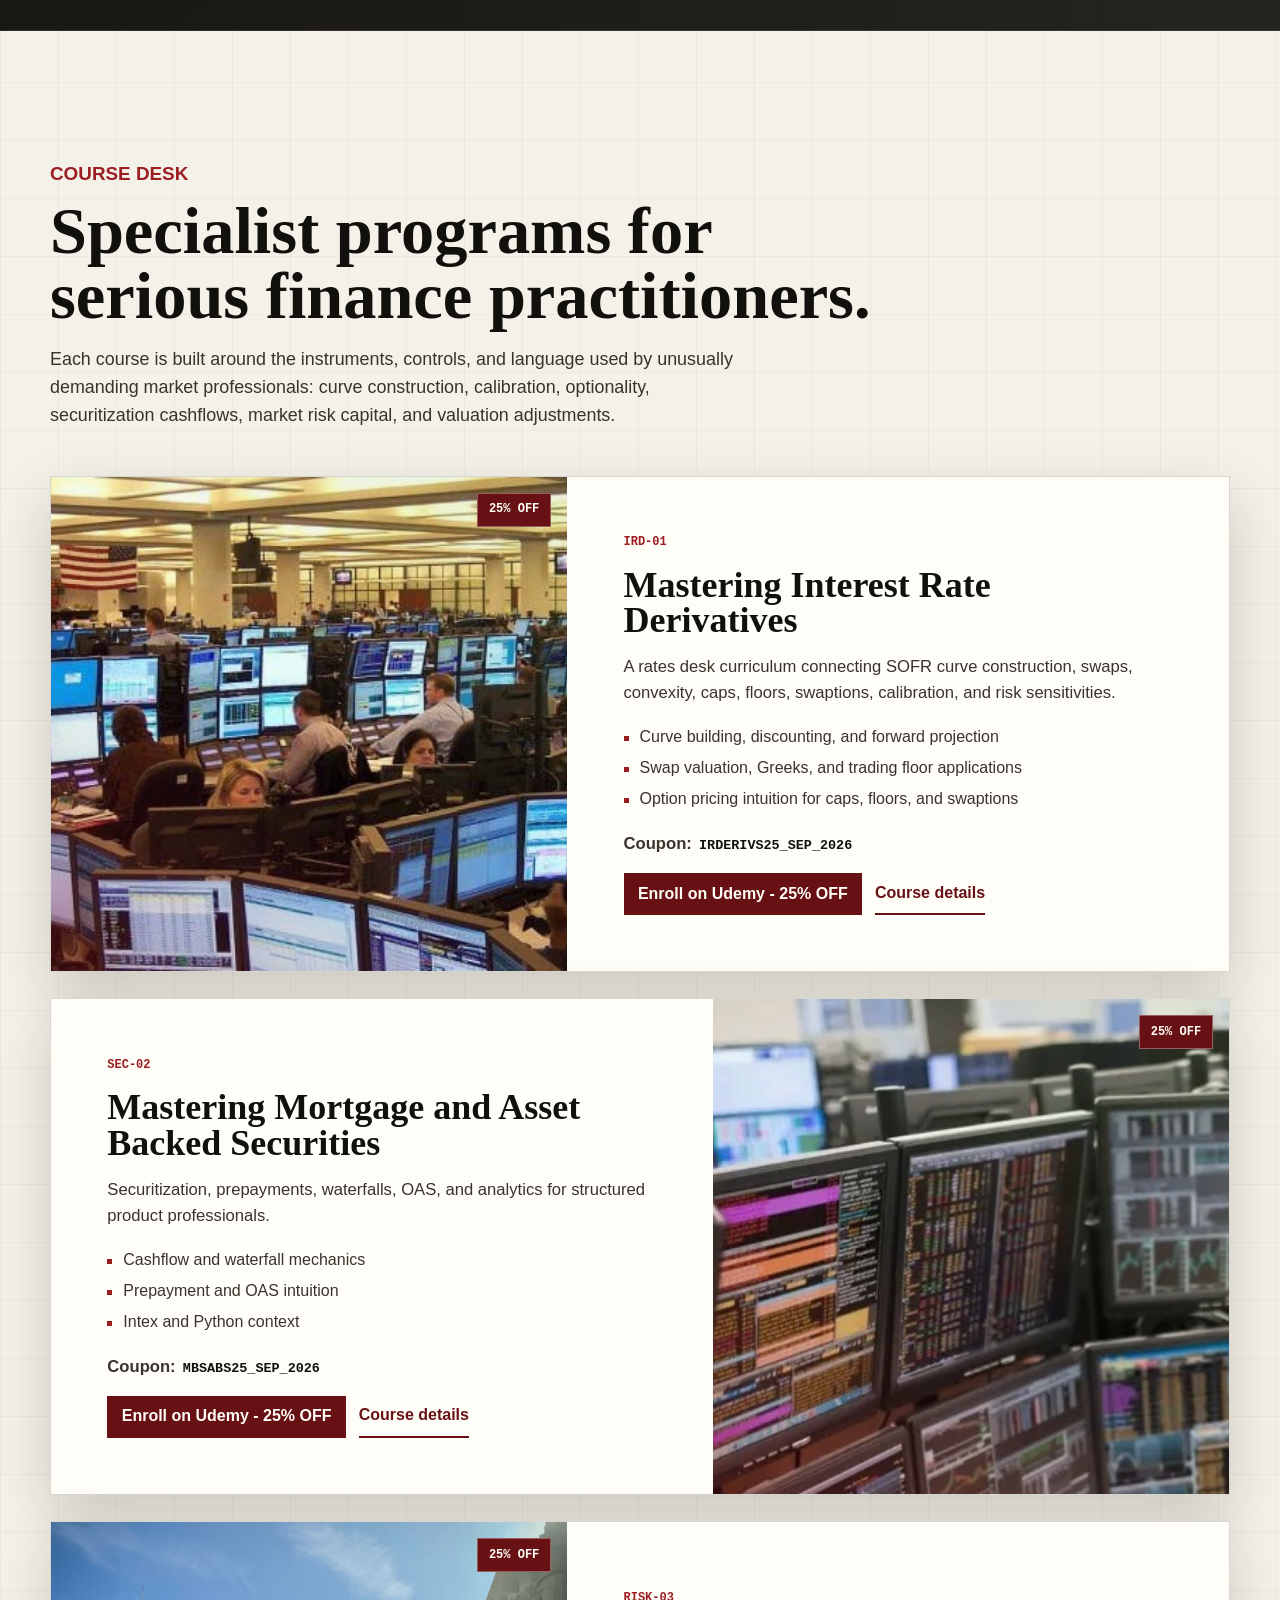
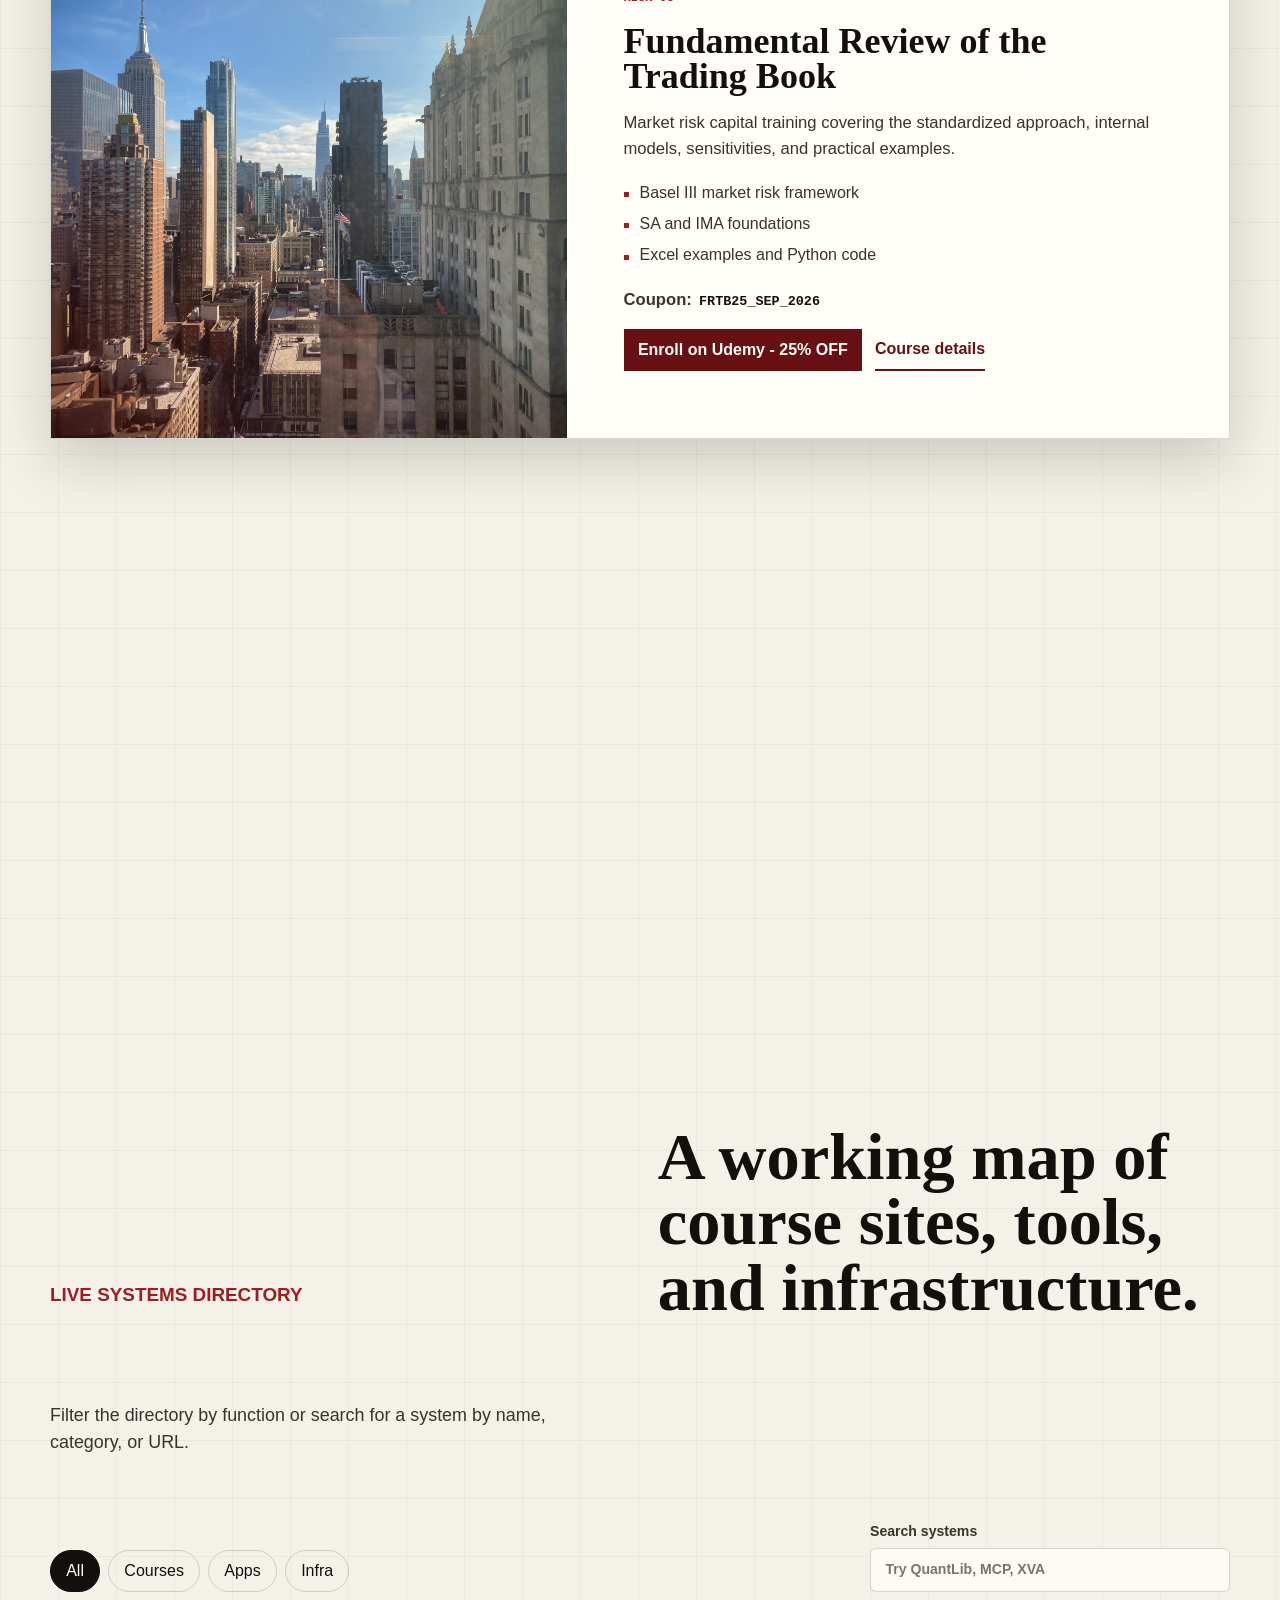
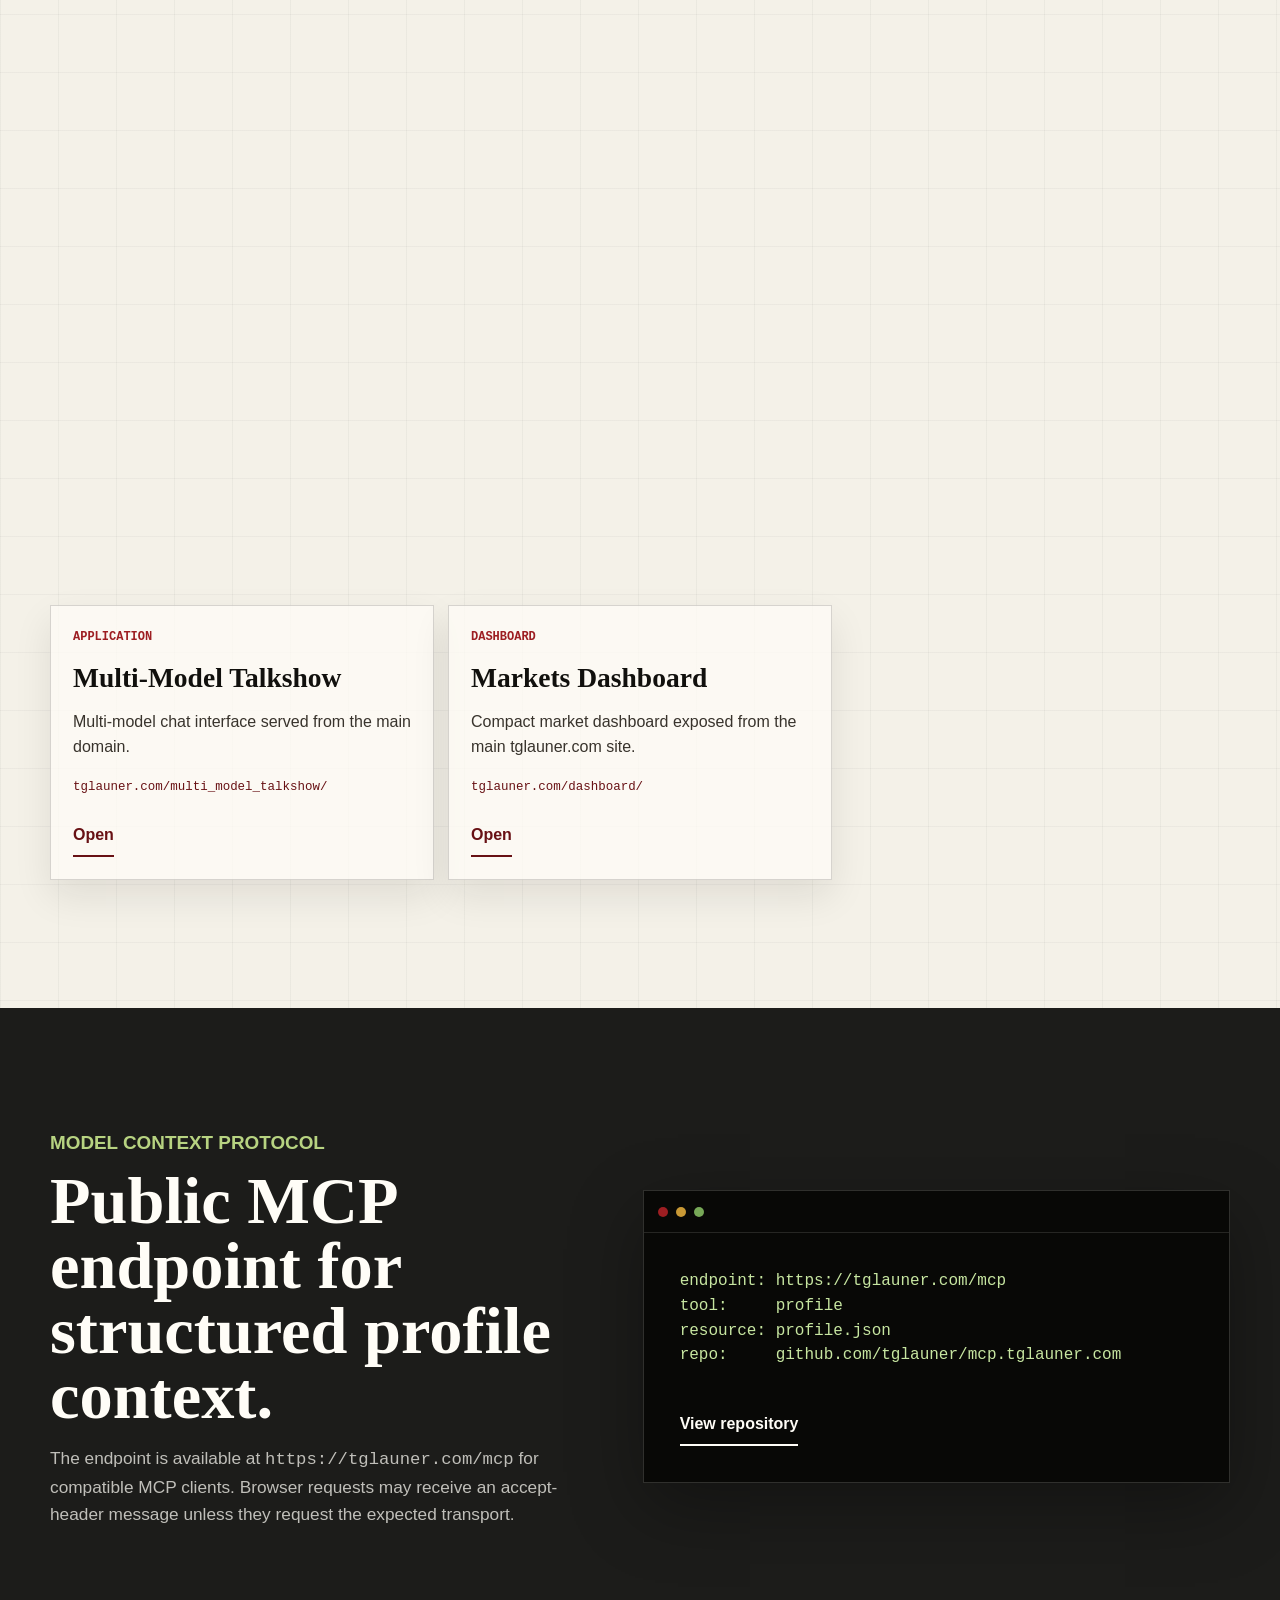
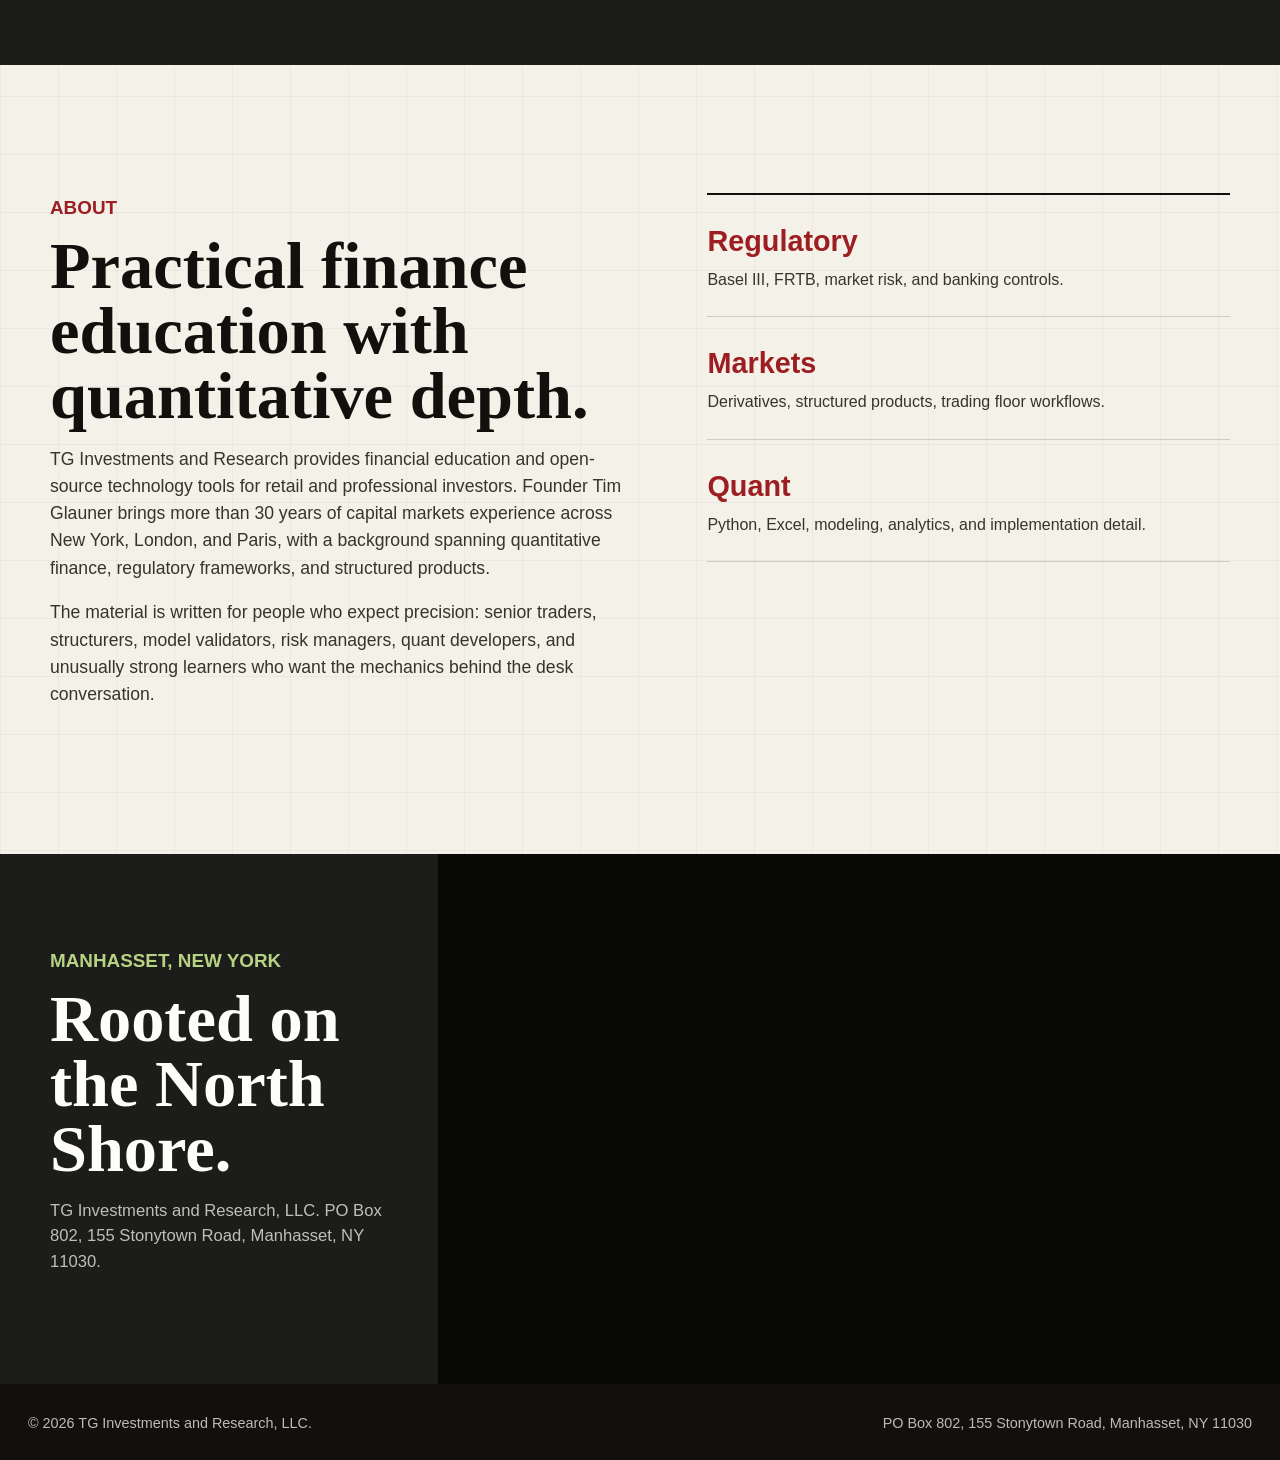
==== commit 9292a9c5: "Update Udemy coupons for September 2026" ====
--- a/alternative-site/index.html
+++ b/alternative-site/index.html
@@ -101,9 +101,9 @@
                             <li>Swap valuation, Greeks, and trading floor applications</li>
                             <li>Option pricing intuition for caps, floors, and swaptions</li>
                         </ul>
-                        <p class="coupon-note">Coupon: <code>IRDERIVS25_AUG_2026</code></p>
+                        <p class="coupon-note">Coupon: <code>IRDERIVS25_SEP_2026</code></p>
                         <div class="course-actions">
-                            <a class="line-link line-link-strong" href="https://www.udemy.com/course/mastering-interest-rate-derivatives/?couponCode=IRDERIVS25_AUG_2026" target="_blank" rel="noopener noreferrer">Enroll on Udemy - 25% OFF</a>
+                            <a class="line-link line-link-strong" href="https://www.udemy.com/course/mastering-interest-rate-derivatives/?couponCode=IRDERIVS25_SEP_2026" target="_blank" rel="noopener noreferrer">Enroll on Udemy - 25% OFF</a>
                             <a class="line-link" href="https://tglauner.com/mastering_interest_rate_derivatives/" target="_blank" rel="noopener noreferrer">Course details</a>
                         </div>
                     </div>
@@ -123,9 +123,9 @@
                             <li>Prepayment and OAS intuition</li>
                             <li>Intex and Python context</li>
                         </ul>
-                        <p class="coupon-note">Coupon: <code>MBSABS25_AUG_2026</code></p>
+                        <p class="coupon-note">Coupon: <code>MBSABS25_SEP_2026</code></p>
                         <div class="course-actions">
-                            <a class="line-link line-link-strong" href="https://www.udemy.com/course/mortgage-backed-and-asset-backed-securities-mbsabs/?couponCode=MBSABS25_AUG_2026" target="_blank" rel="noopener noreferrer">Enroll on Udemy - 25% OFF</a>
+                            <a class="line-link line-link-strong" href="https://www.udemy.com/course/mortgage-backed-and-asset-backed-securities-mbsabs/?couponCode=MBSABS25_SEP_2026" target="_blank" rel="noopener noreferrer">Enroll on Udemy - 25% OFF</a>
                             <a class="line-link" href="https://tglauner.com/mastering_mbs_and_abs/" target="_blank" rel="noopener noreferrer">Course details</a>
                         </div>
                     </div>
@@ -145,9 +145,9 @@
                             <li>SA and IMA foundations</li>
                             <li>Excel examples and Python code</li>
                         </ul>
-                        <p class="coupon-note">Coupon: <code>FRTB25_AUG_2026</code></p>
+                        <p class="coupon-note">Coupon: <code>FRTB25_SEP_2026</code></p>
                         <div class="course-actions">
-                            <a class="line-link line-link-strong" href="https://www.udemy.com/course/fundamental-review-of-the-trading-book/?couponCode=FRTB25_AUG_2026" target="_blank" rel="noopener noreferrer">Enroll on Udemy - 25% OFF</a>
+                            <a class="line-link line-link-strong" href="https://www.udemy.com/course/fundamental-review-of-the-trading-book/?couponCode=FRTB25_SEP_2026" target="_blank" rel="noopener noreferrer">Enroll on Udemy - 25% OFF</a>
                             <a class="line-link" href="https://tglauner.com/frtb_fundamentals/" target="_blank" rel="noopener noreferrer">Course details</a>
                         </div>
                     </div>
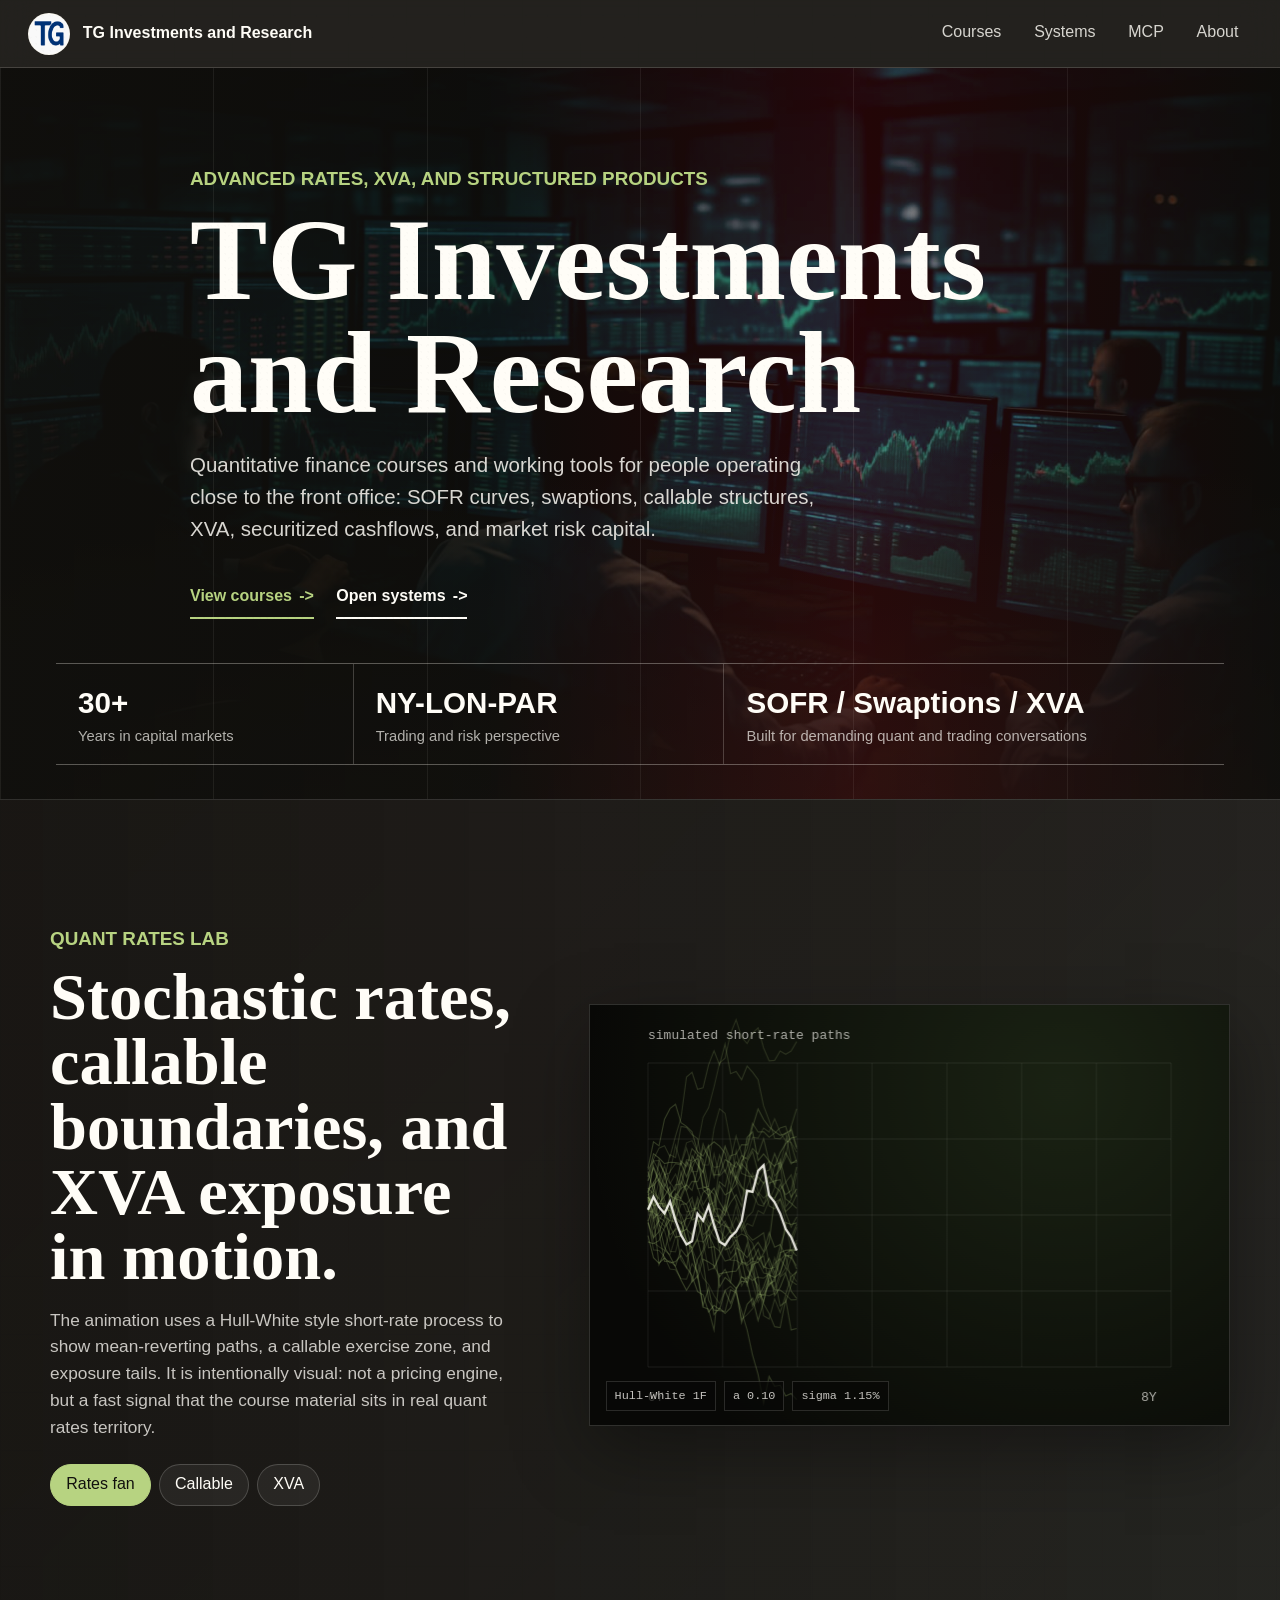
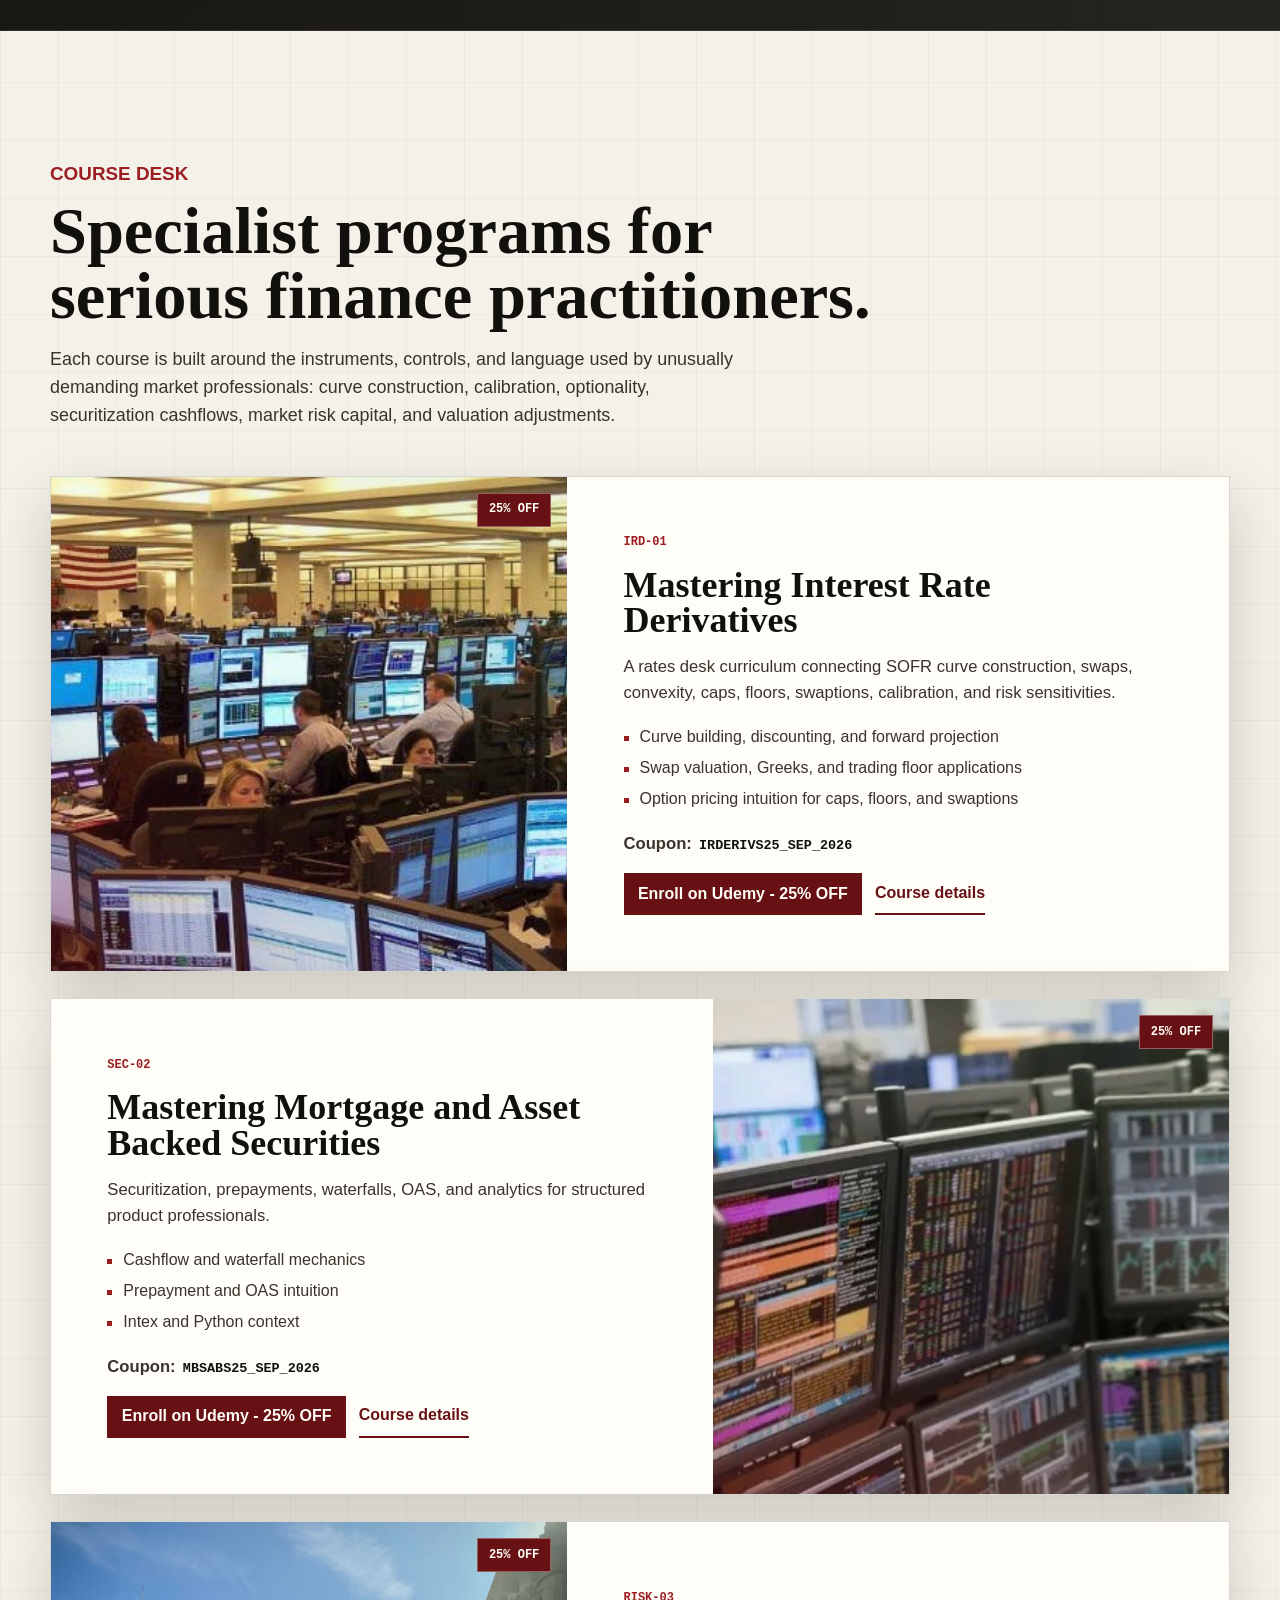
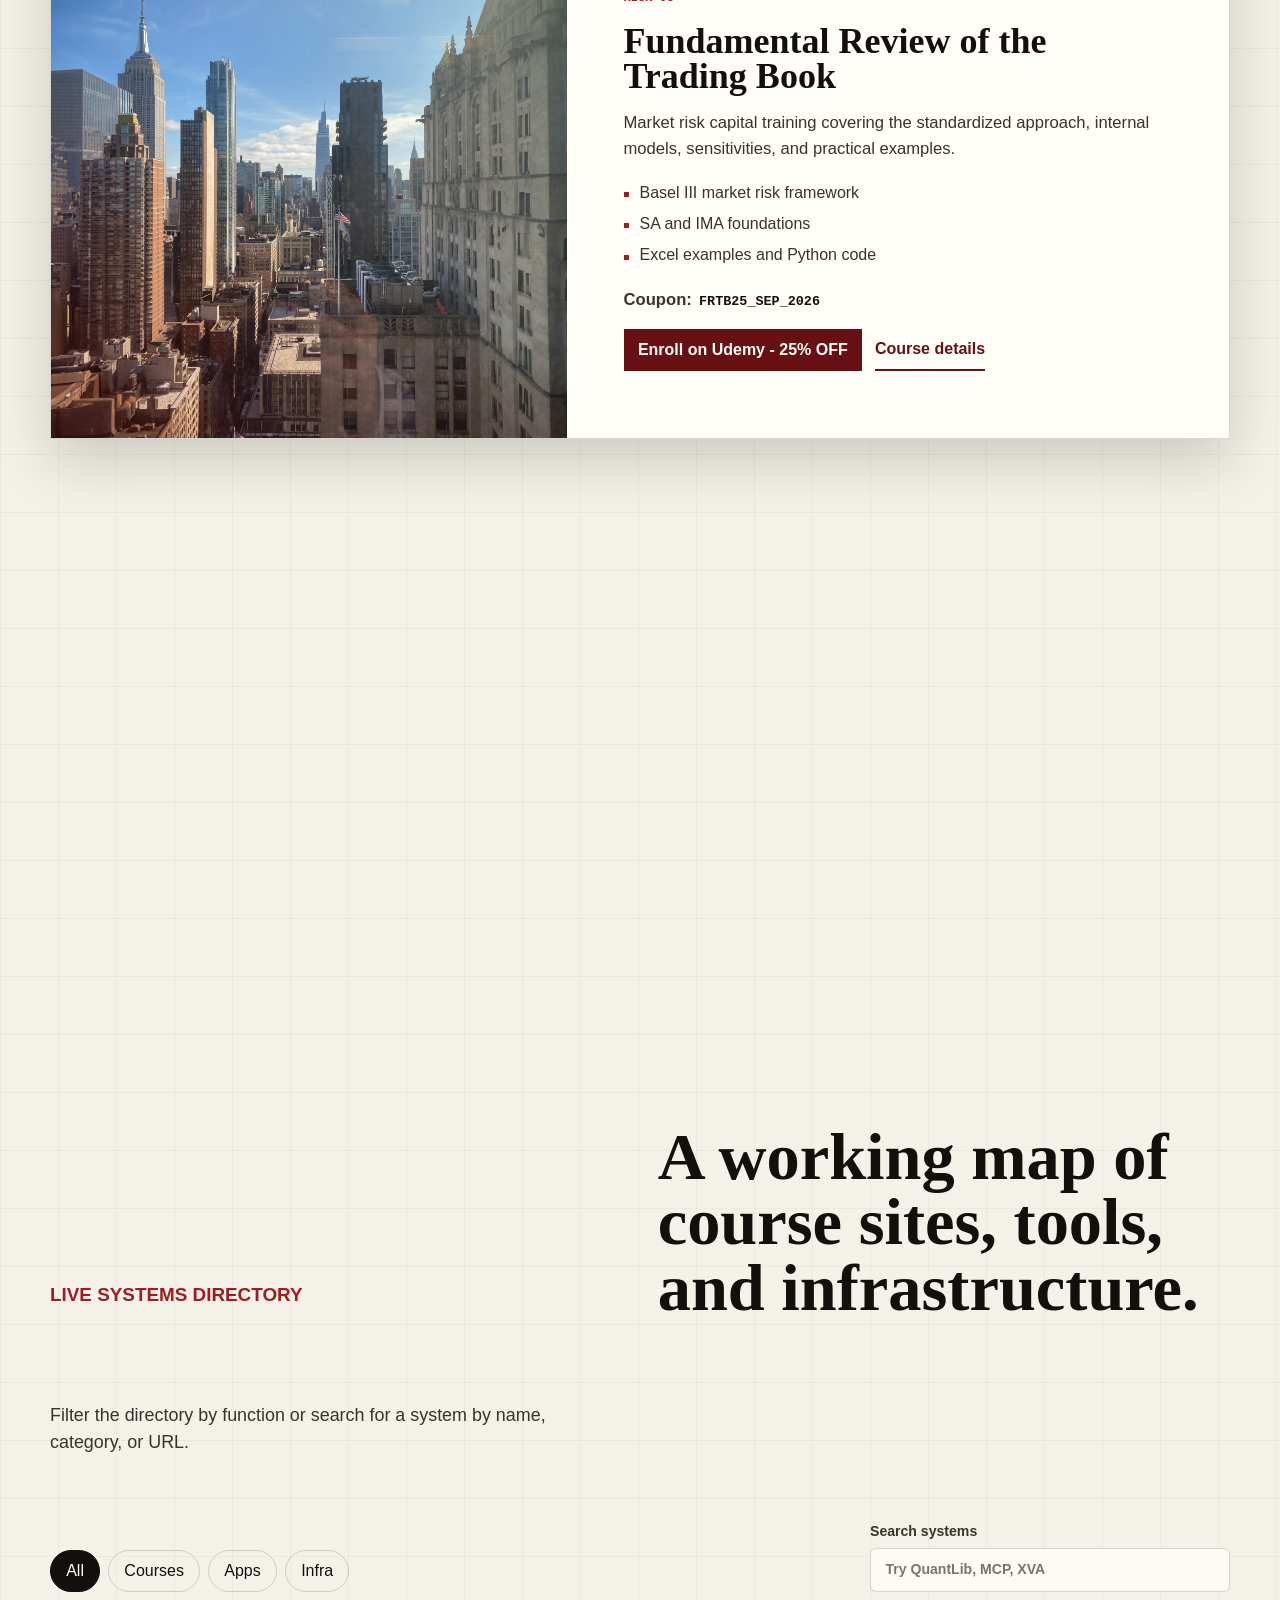
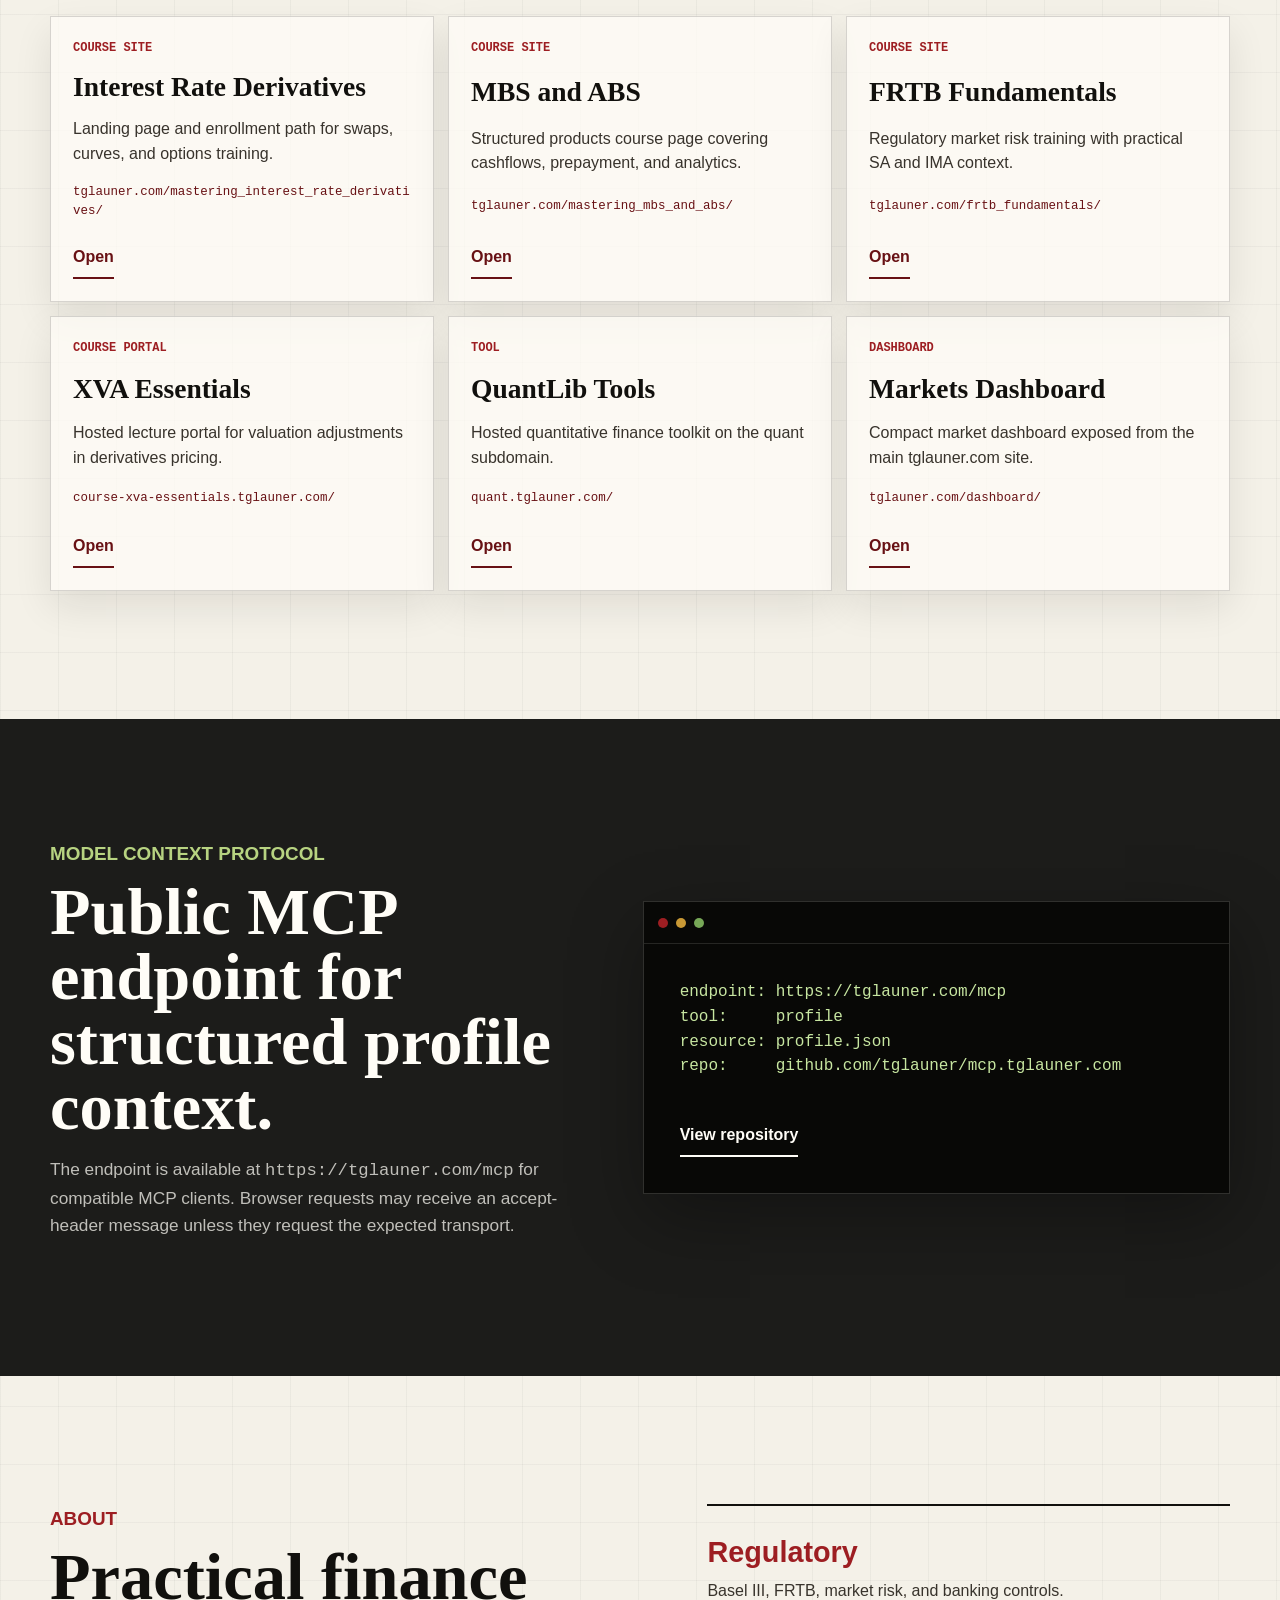
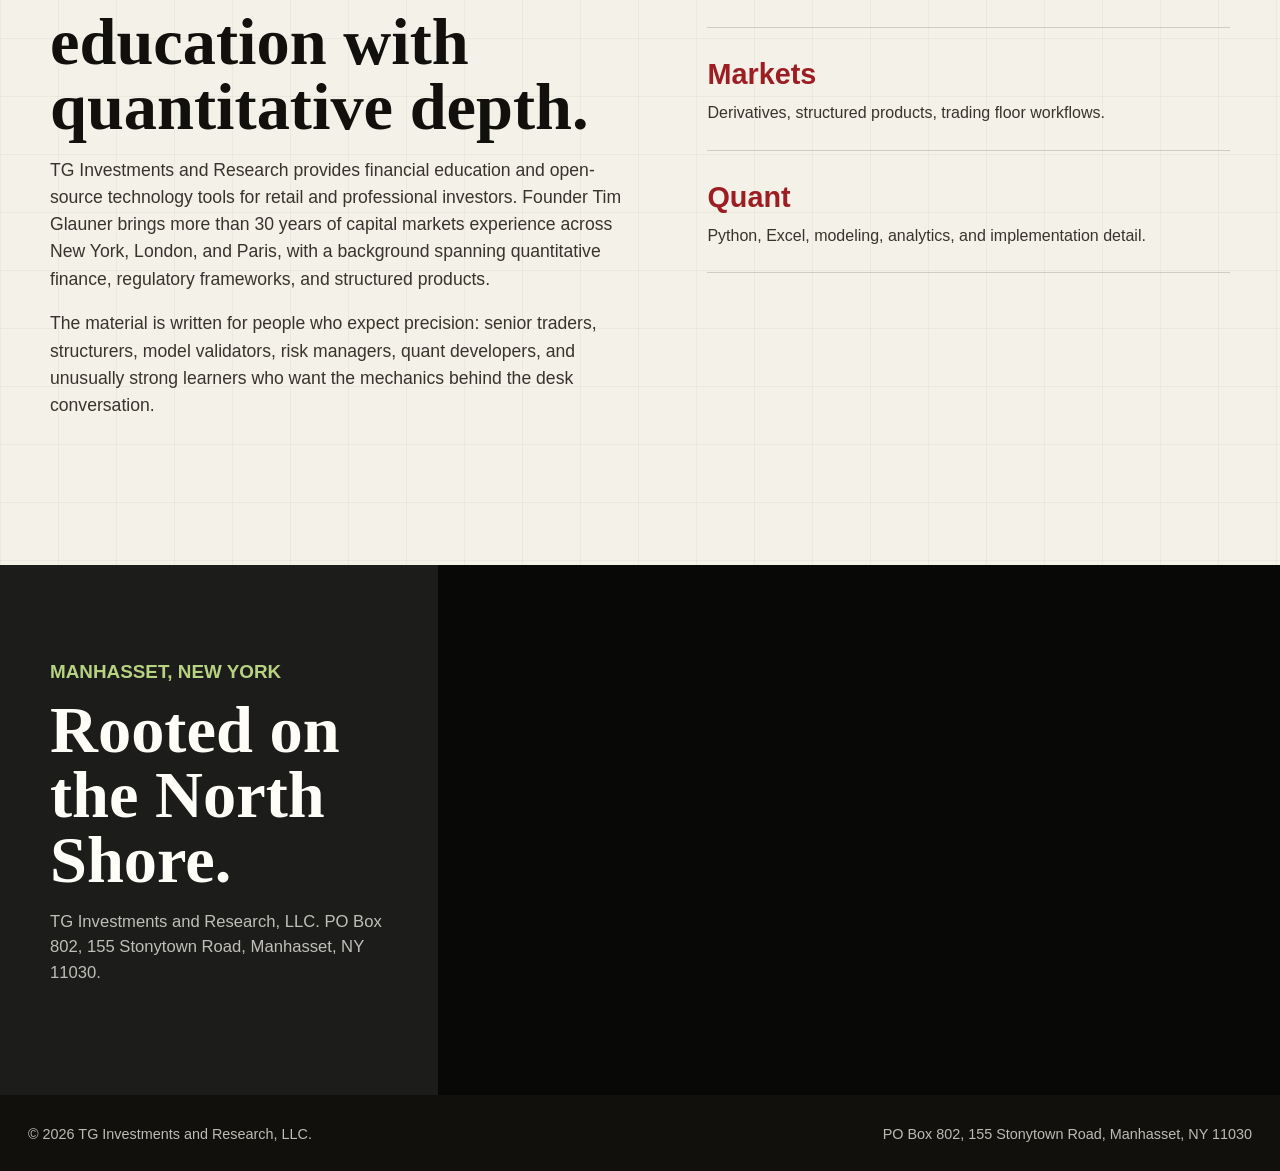
==== commit 91ac127a: "Remove held apps from landing page" ====
--- a/alternative-site/index.html
+++ b/alternative-site/index.html
@@ -228,22 +228,6 @@
                     <a href="https://quant.tglauner.com/" target="_blank" rel="noopener noreferrer">Open</a>
                 </article>
 
-                <article class="system-card reveal" data-kind="app" data-search="ai value advisor tglauner.com/ai_value_advisor">
-                    <span class="system-kind">Application</span>
-                    <h3>AI Value Advisor</h3>
-                    <p>Pitch and value message generator with a dedicated API and front end.</p>
-                    <code>tglauner.com/ai_value_advisor/</code>
-                    <a href="https://tglauner.com/ai_value_advisor/" target="_blank" rel="noopener noreferrer">Open</a>
-                </article>
-
-                <article class="system-card reveal" data-kind="app" data-search="multi model talkshow tglauner.com/multi_model_talkshow">
-                    <span class="system-kind">Application</span>
-                    <h3>Multi-Model Talkshow</h3>
-                    <p>Multi-model chat interface served from the main domain.</p>
-                    <code>tglauner.com/multi_model_talkshow/</code>
-                    <a href="https://tglauner.com/multi_model_talkshow/" target="_blank" rel="noopener noreferrer">Open</a>
-                </article>
-
                 <article class="system-card reveal" data-kind="infra" data-search="financial markets dashboard tglauner.com/dashboard">
                     <span class="system-kind">Dashboard</span>
                     <h3>Markets Dashboard</h3>
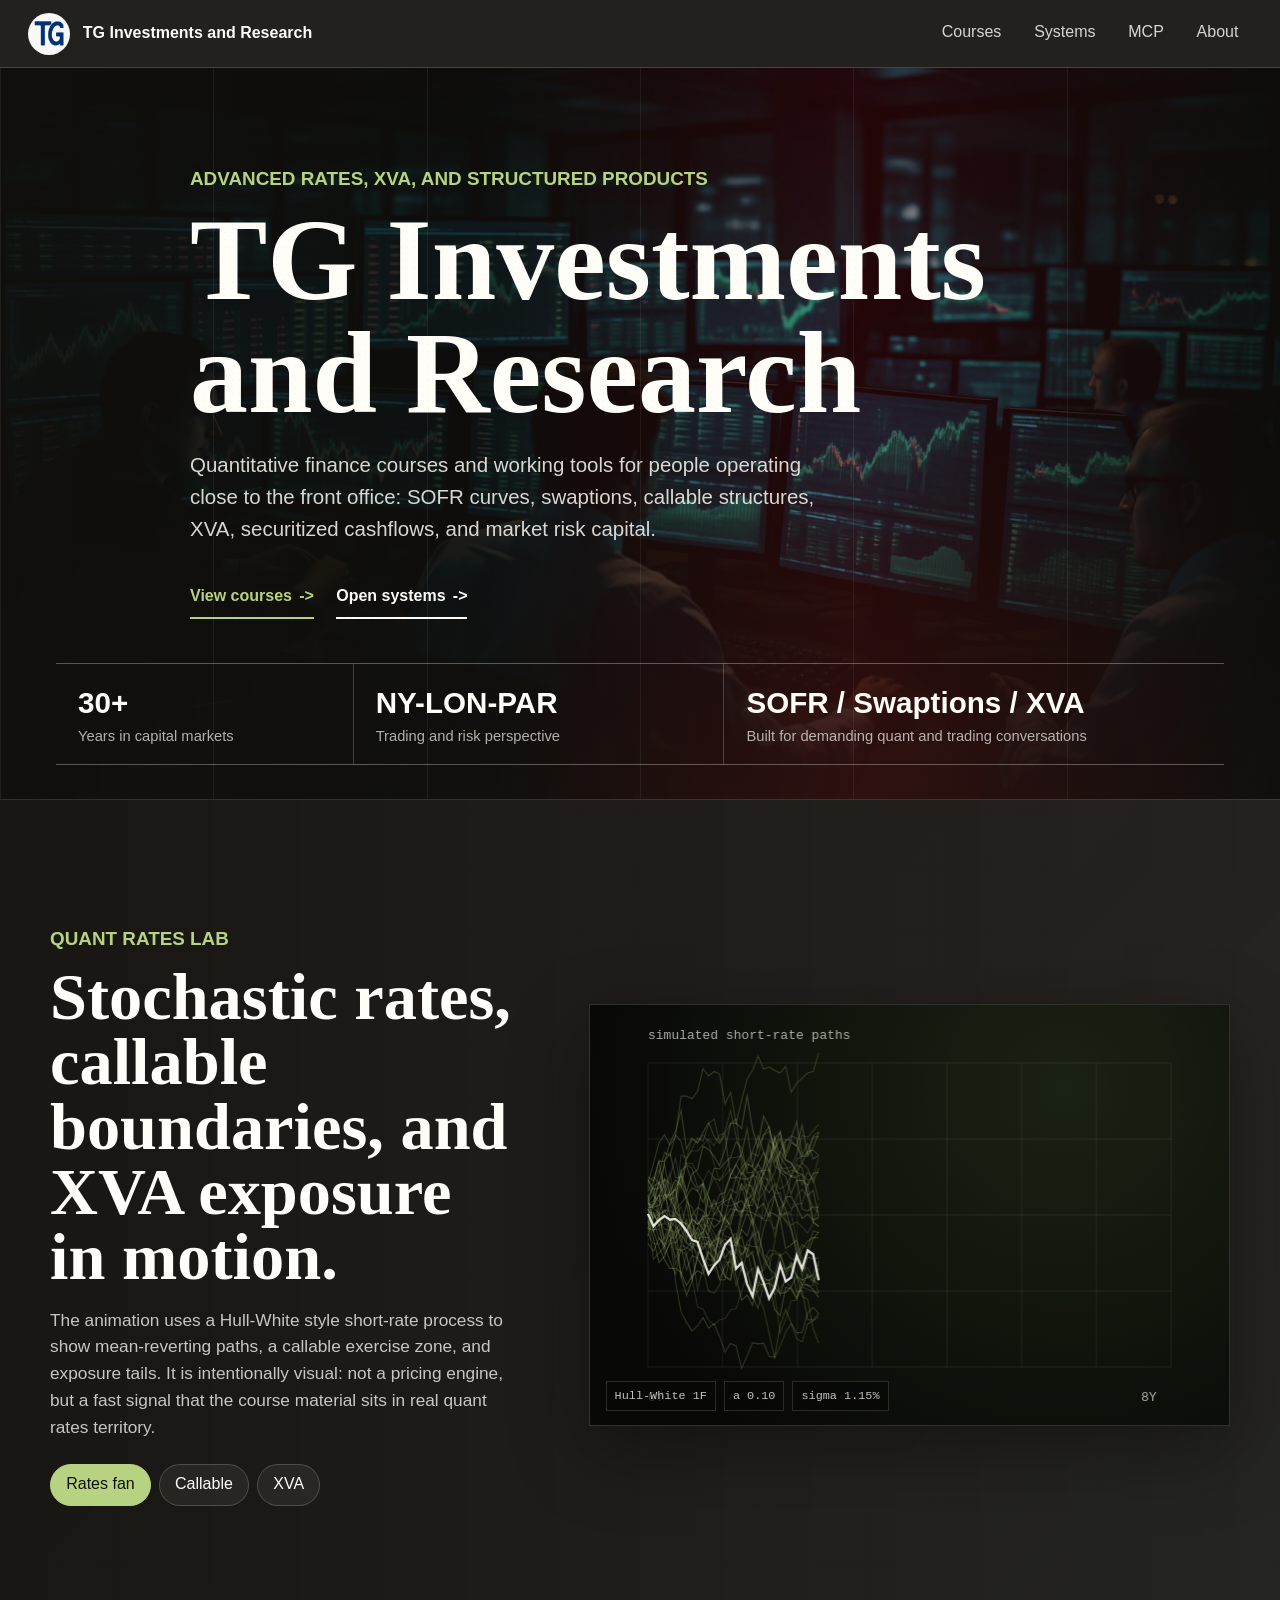
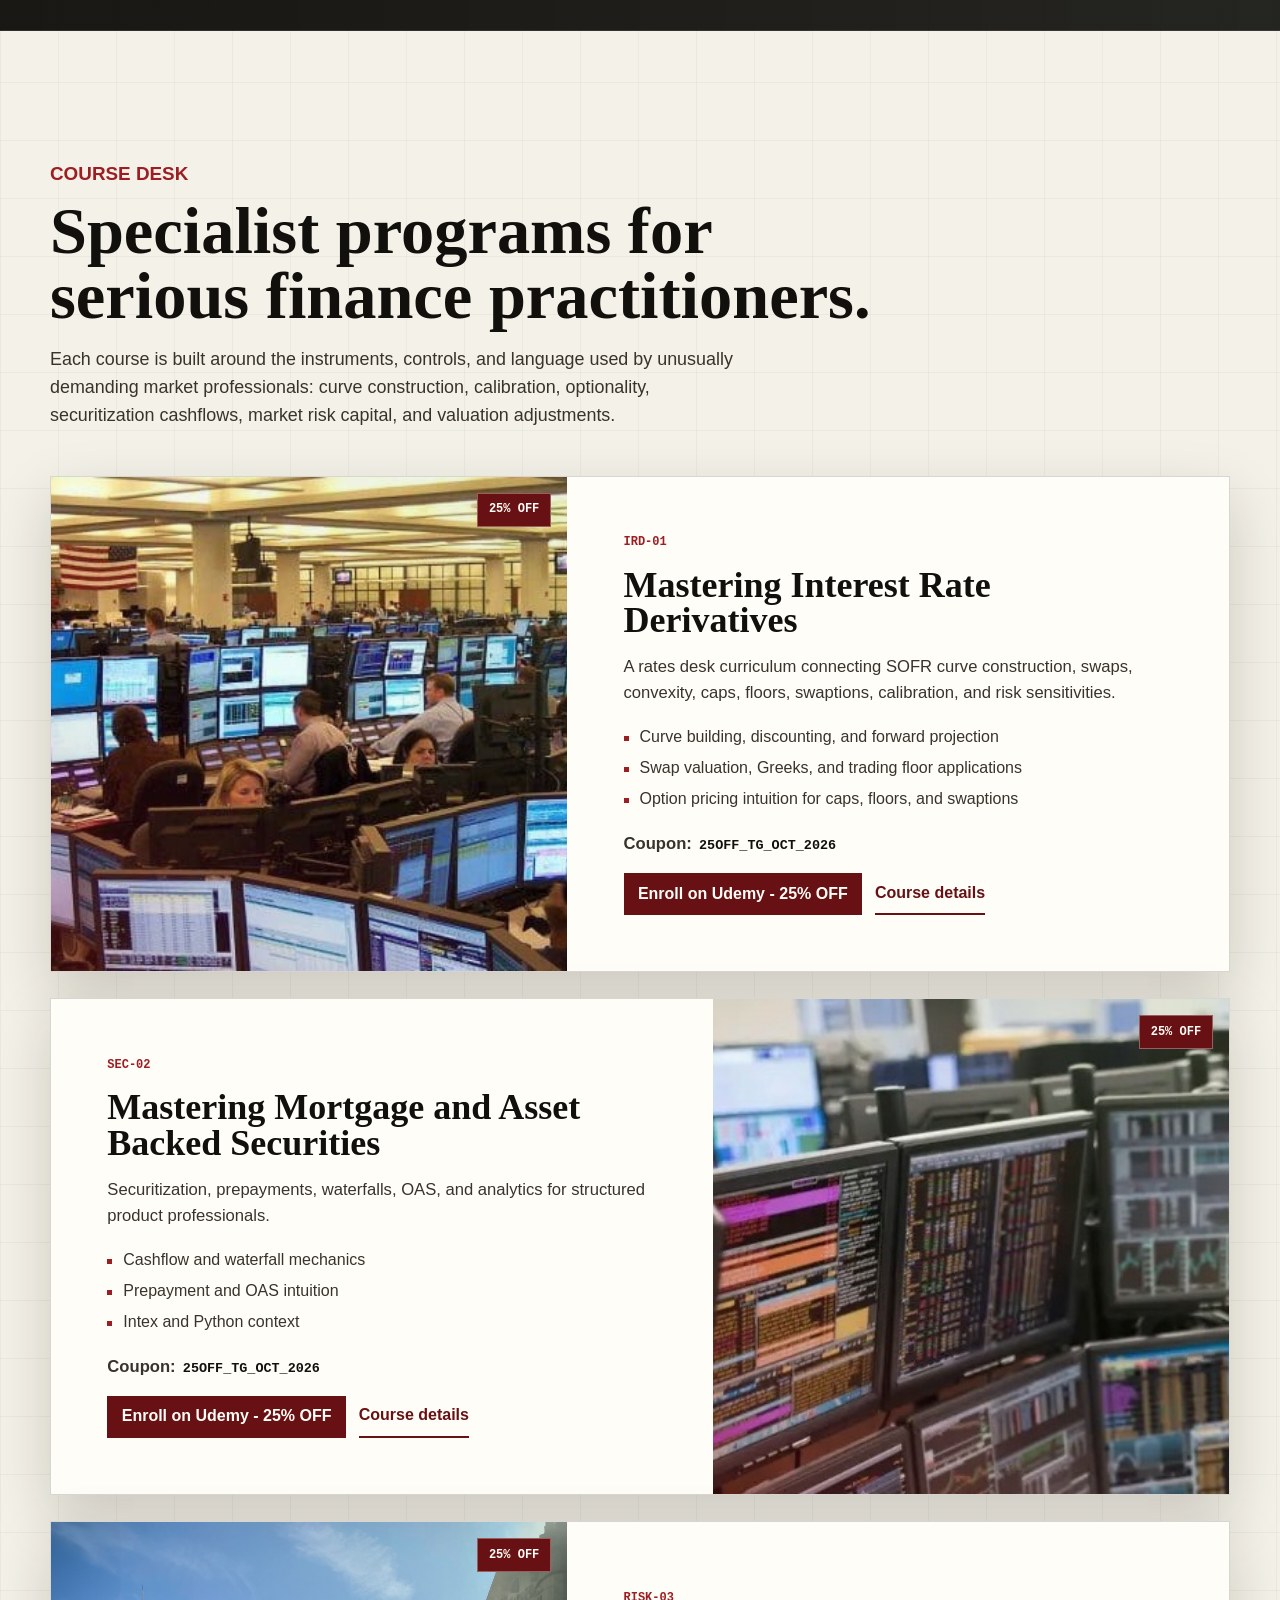
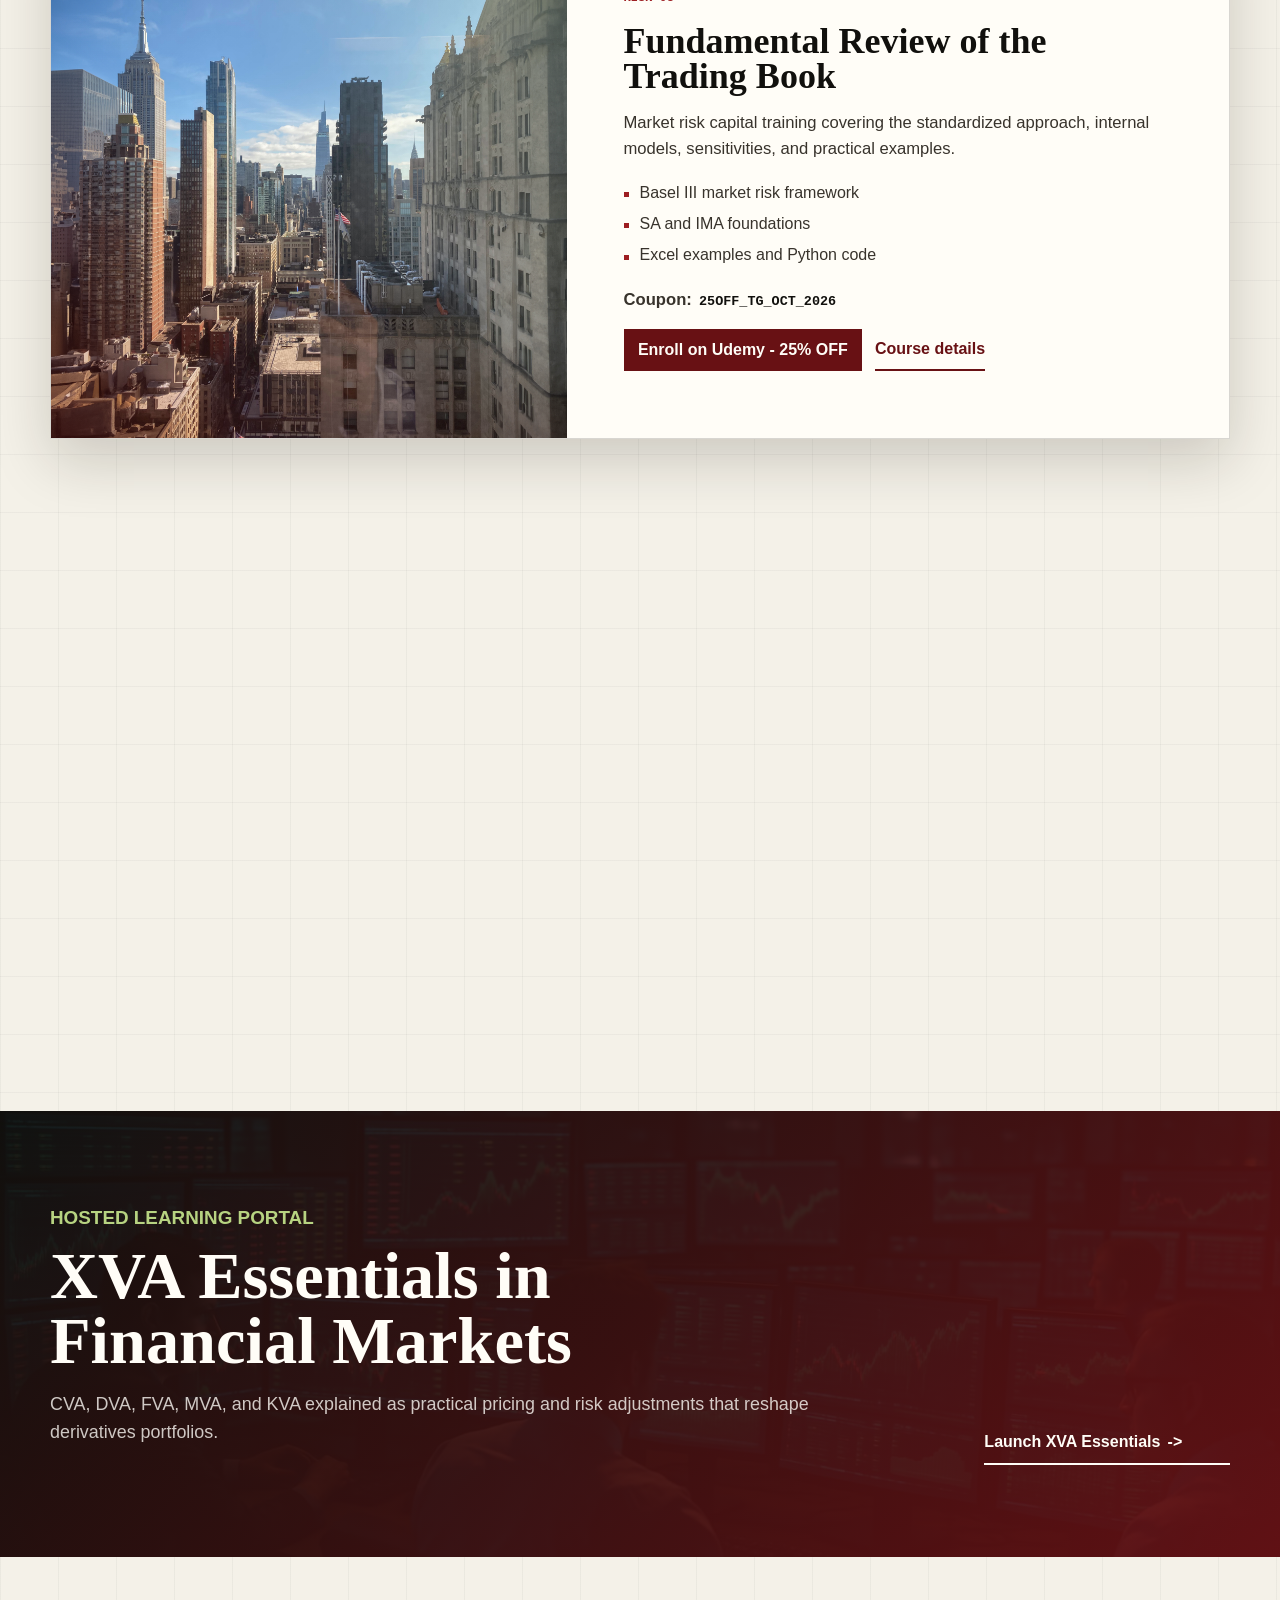
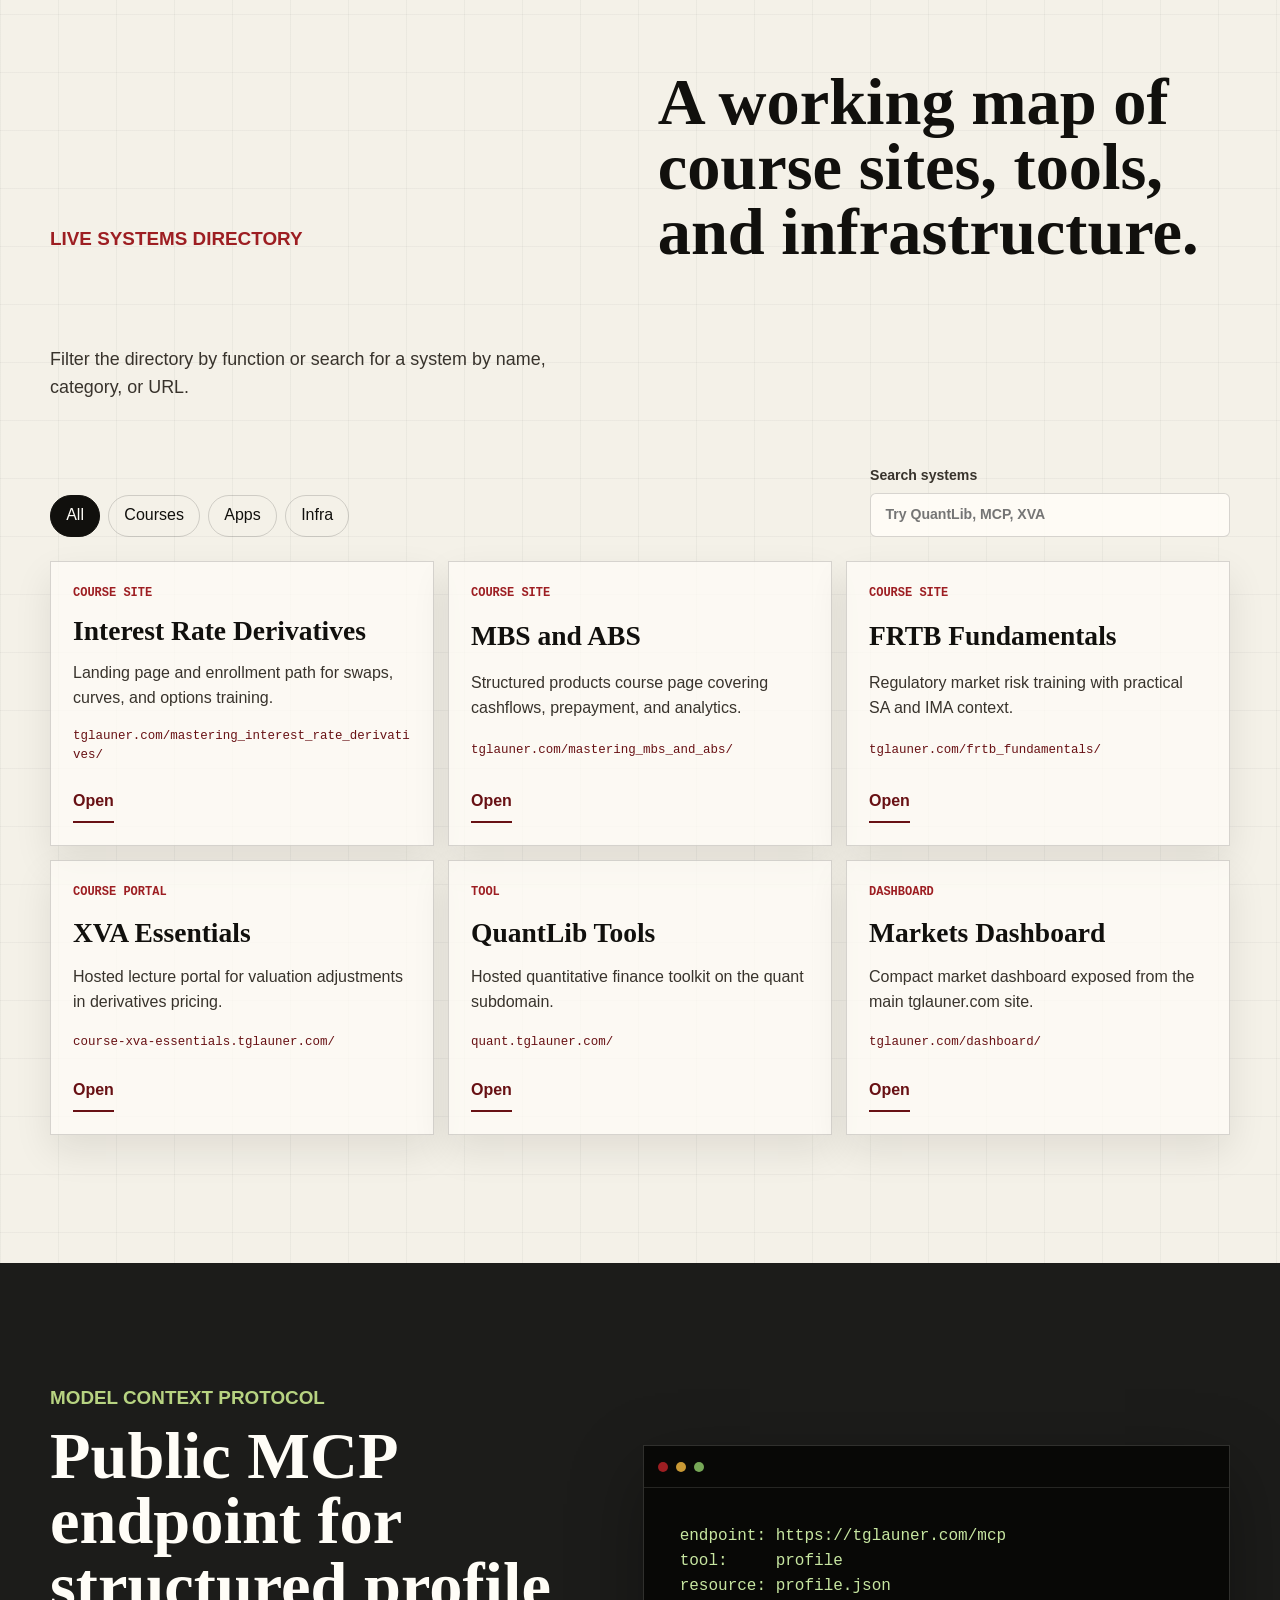
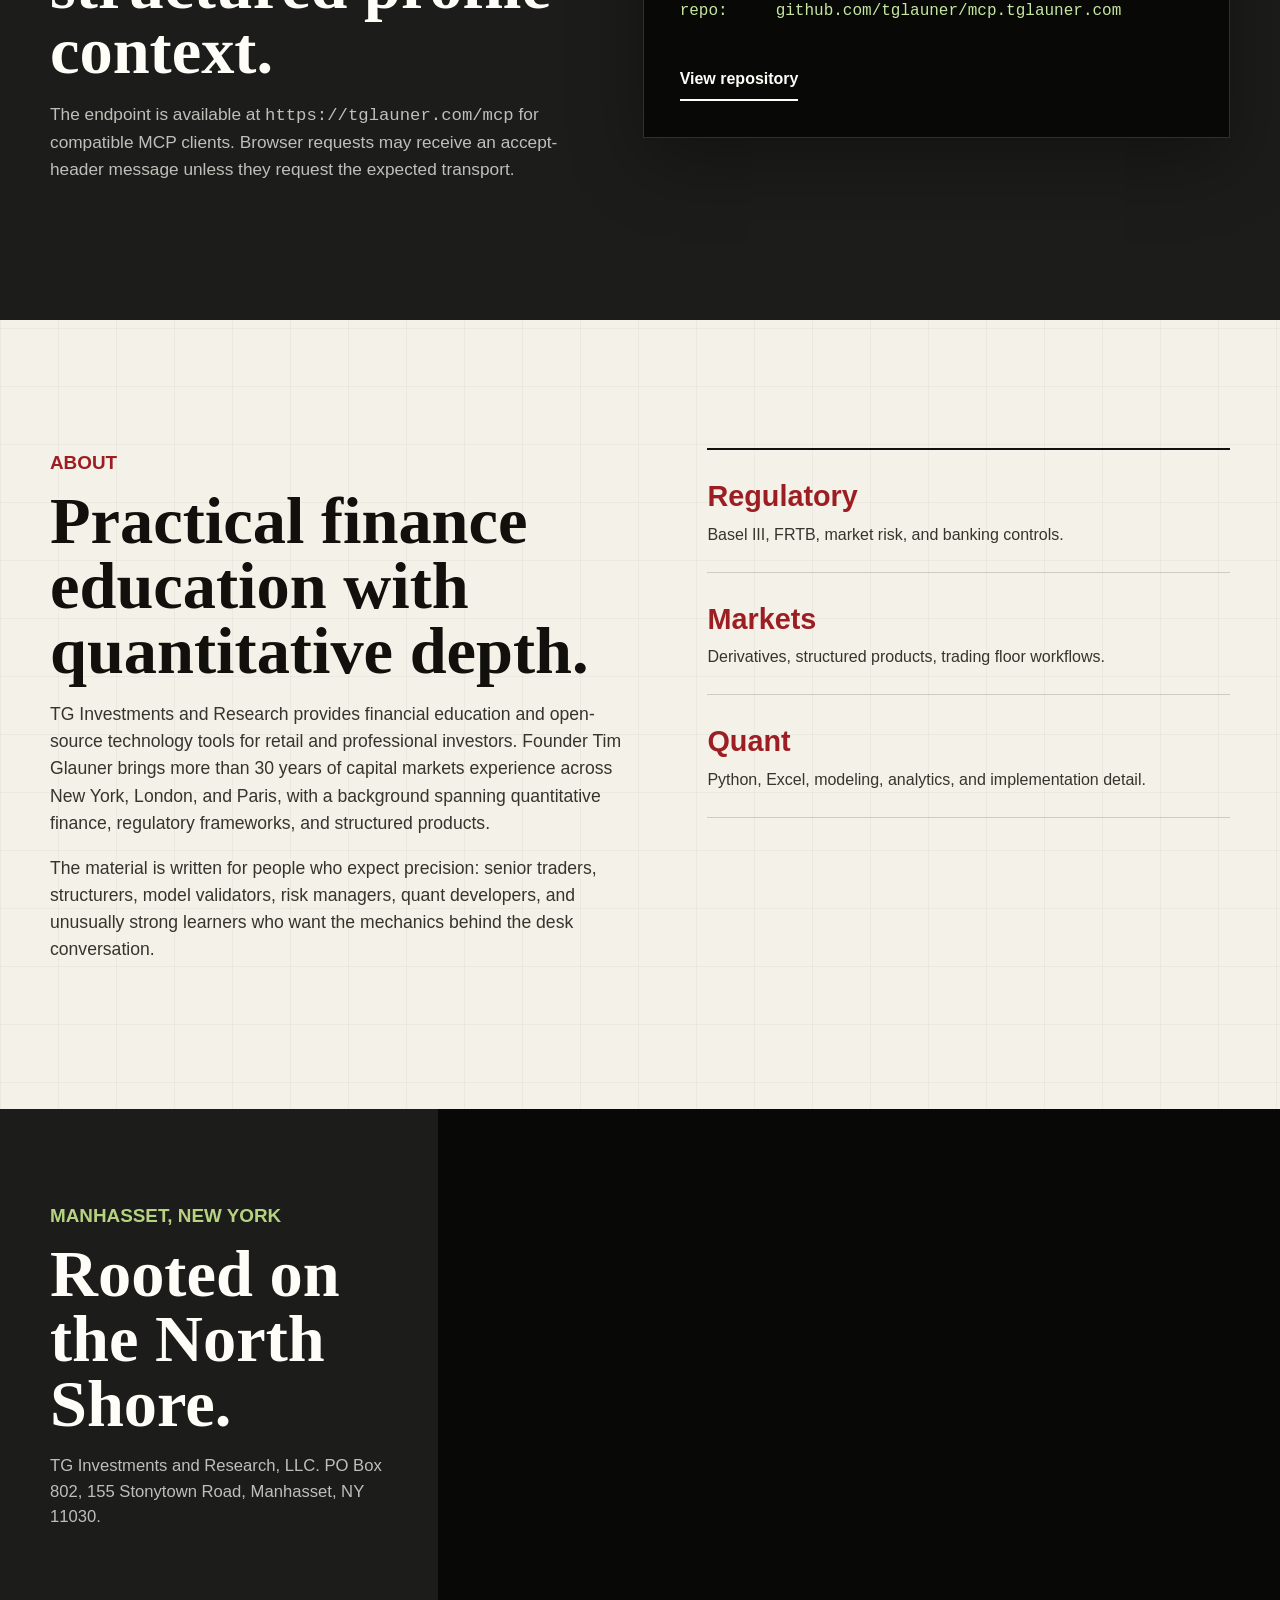
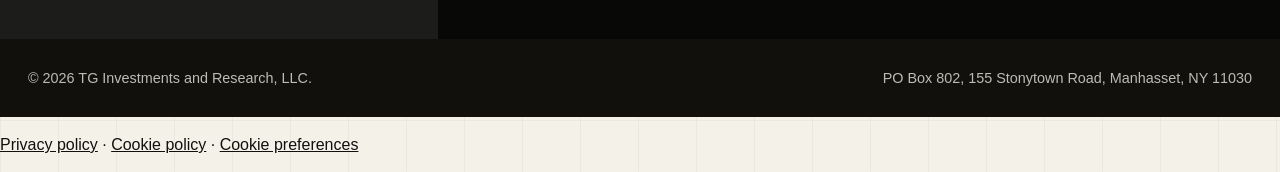
==== commit 23170c04: "Publish shared October course coupons and consent-aware analytics" ====
--- a/alternative-site/index.html
+++ b/alternative-site/index.html
@@ -7,6 +7,7 @@
     <meta name="description" content="Alternative homepage concept for TG Investments and Research courses, tools, and public systems.">
     <link rel="icon" href="assets/favicon.png" type="image/png">
     <link rel="stylesheet" href="styles.css">
+<link rel="stylesheet" href="/frtb_fundamentals/cookie-styles.css">
 </head>
 <body>
     <a class="skip-link" href="#main">Skip to content</a>
@@ -101,9 +102,9 @@
                             <li>Swap valuation, Greeks, and trading floor applications</li>
                             <li>Option pricing intuition for caps, floors, and swaptions</li>
                         </ul>
-                        <p class="coupon-note">Coupon: <code>IRDERIVS25_SEP_2026</code></p>
+                        <p class="coupon-note">Coupon: <code>25OFF_TG_OCT_2026</code></p>
                         <div class="course-actions">
-                            <a class="line-link line-link-strong" href="https://www.udemy.com/course/mastering-interest-rate-derivatives/?couponCode=IRDERIVS25_SEP_2026" target="_blank" rel="noopener noreferrer">Enroll on Udemy - 25% OFF</a>
+                            <a class="line-link line-link-strong" href="https://www.udemy.com/course/mastering-interest-rate-derivatives/?couponCode=25OFF_TG_OCT_2026" target="_blank" rel="noopener noreferrer">Enroll on Udemy - 25% OFF</a>
                             <a class="line-link" href="https://tglauner.com/mastering_interest_rate_derivatives/" target="_blank" rel="noopener noreferrer">Course details</a>
                         </div>
                     </div>
@@ -123,9 +124,9 @@
                             <li>Prepayment and OAS intuition</li>
                             <li>Intex and Python context</li>
                         </ul>
-                        <p class="coupon-note">Coupon: <code>MBSABS25_SEP_2026</code></p>
+                        <p class="coupon-note">Coupon: <code>25OFF_TG_OCT_2026</code></p>
                         <div class="course-actions">
-                            <a class="line-link line-link-strong" href="https://www.udemy.com/course/mortgage-backed-and-asset-backed-securities-mbsabs/?couponCode=MBSABS25_SEP_2026" target="_blank" rel="noopener noreferrer">Enroll on Udemy - 25% OFF</a>
+                            <a class="line-link line-link-strong" href="https://www.udemy.com/course/mortgage-backed-and-asset-backed-securities-mbsabs/?couponCode=25OFF_TG_OCT_2026" target="_blank" rel="noopener noreferrer">Enroll on Udemy - 25% OFF</a>
                             <a class="line-link" href="https://tglauner.com/mastering_mbs_and_abs/" target="_blank" rel="noopener noreferrer">Course details</a>
                         </div>
                     </div>
@@ -145,13 +146,14 @@
                             <li>SA and IMA foundations</li>
                             <li>Excel examples and Python code</li>
                         </ul>
-                        <p class="coupon-note">Coupon: <code>FRTB25_SEP_2026</code></p>
+                        <p class="coupon-note">Coupon: <code>25OFF_TG_OCT_2026</code></p>
                         <div class="course-actions">
-                            <a class="line-link line-link-strong" href="https://www.udemy.com/course/fundamental-review-of-the-trading-book/?couponCode=FRTB25_SEP_2026" target="_blank" rel="noopener noreferrer">Enroll on Udemy - 25% OFF</a>
+                            <a class="line-link line-link-strong" href="https://www.udemy.com/course/fundamental-review-of-the-trading-book/?couponCode=25OFF_TG_OCT_2026" target="_blank" rel="noopener noreferrer">Enroll on Udemy - 25% OFF</a>
                             <a class="line-link" href="https://tglauner.com/frtb_fundamentals/" target="_blank" rel="noopener noreferrer">Course details</a>
                         </div>
                     </div>
                 </article>
+                <article class="course-row course-row-offset reveal"><a class="course-media" href="/value_at_risk/"><img src="/assets/frtb-skyline.jpg" alt="Financial district skyline"><span class="course-discount">25% OFF</span></a><div class="course-body"><p class="course-code">RISK-04</p><h3>Value at Risk (VaR)</h3><p>Parametric, Monte Carlo, and historical VaR methods and their strengths and limitations.</p><p class="coupon-note">Coupon: <code>25OFF_TG_OCT_2026</code></p><div class="course-actions"><a class="line-link line-link-strong" href="https://www.udemy.com/course/value-at-risk-var/?couponCode=25OFF_TG_OCT_2026" target="_blank" rel="noopener noreferrer">Enroll on Udemy - 25% OFF</a><a class="line-link" href="/value_at_risk/">Course details</a></div></div></article>
             </div>
         </section>
 
@@ -308,5 +310,9 @@
     </footer>
 
     <script src="app.js"></script>
+<script src="/frtb_fundamentals/cookie-consent.js?v=20261006"></script>
+<p class="cookie-policy-links"><a href="/frtb_fundamentals/privacy-policy.html">Privacy policy</a> · <a href="/frtb_fundamentals/cookie-policy.html">Cookie policy</a> · <a href="#" id="cookie-preferences-link">Cookie preferences</a></p>
+<script>window.tgAnalyticsConfig = {appId: "tglauner", requireConsent: true};</script>
+<script src="https://tglauner.com/visitor_analytics/tracking/tracking.js?v=20261006" defer></script>
 </body>
 </html>
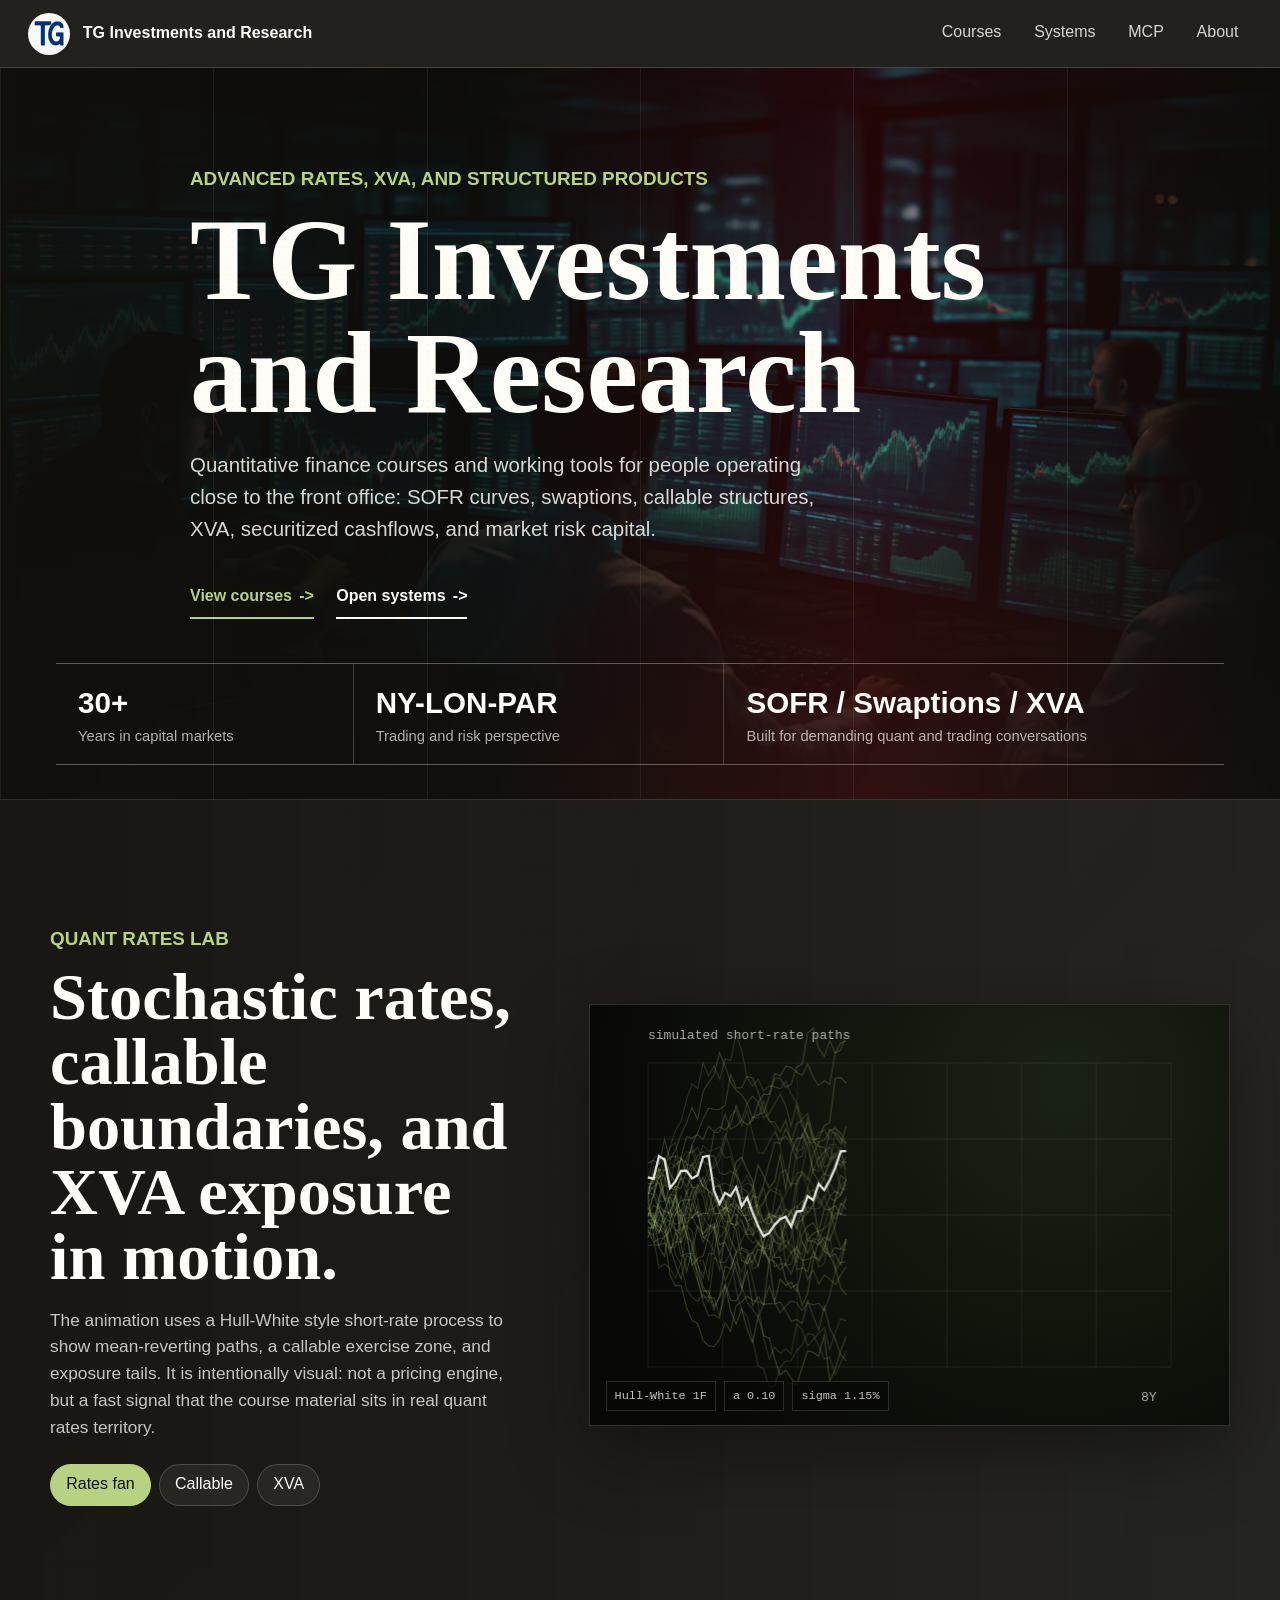
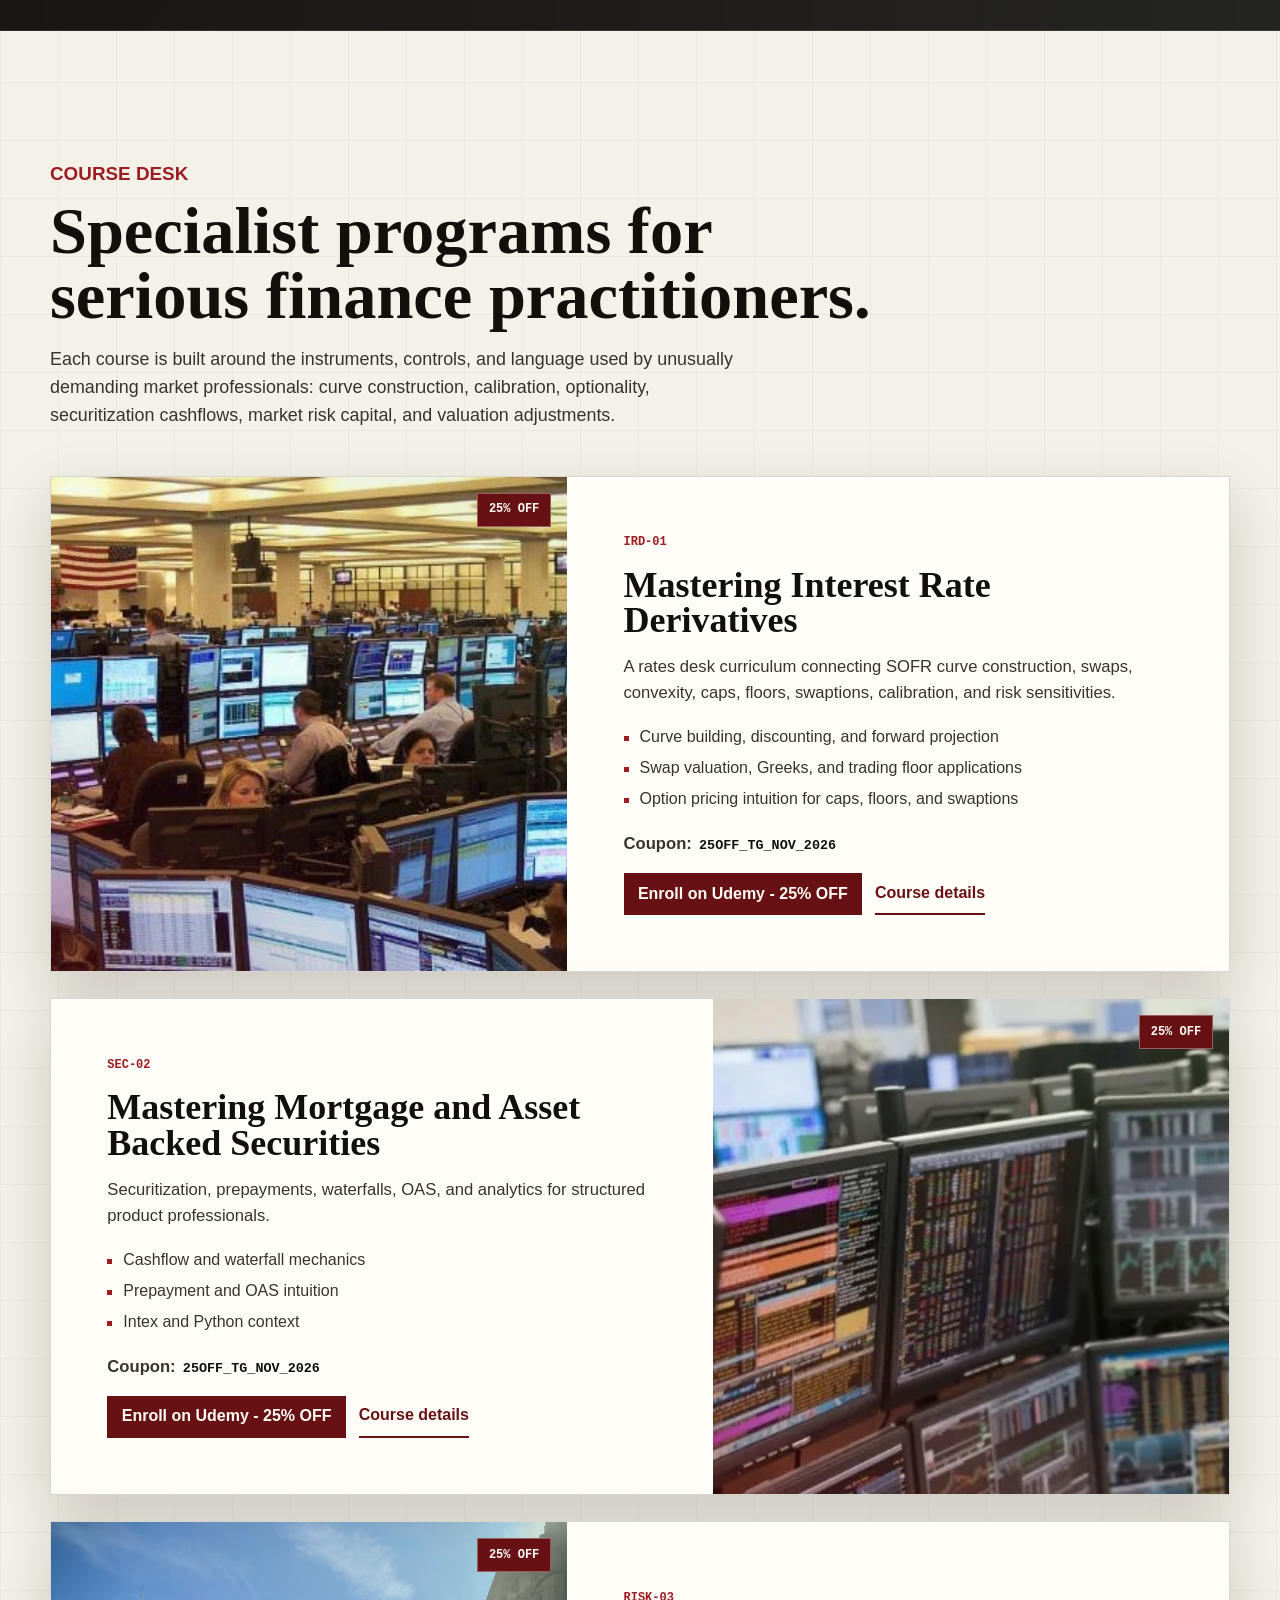
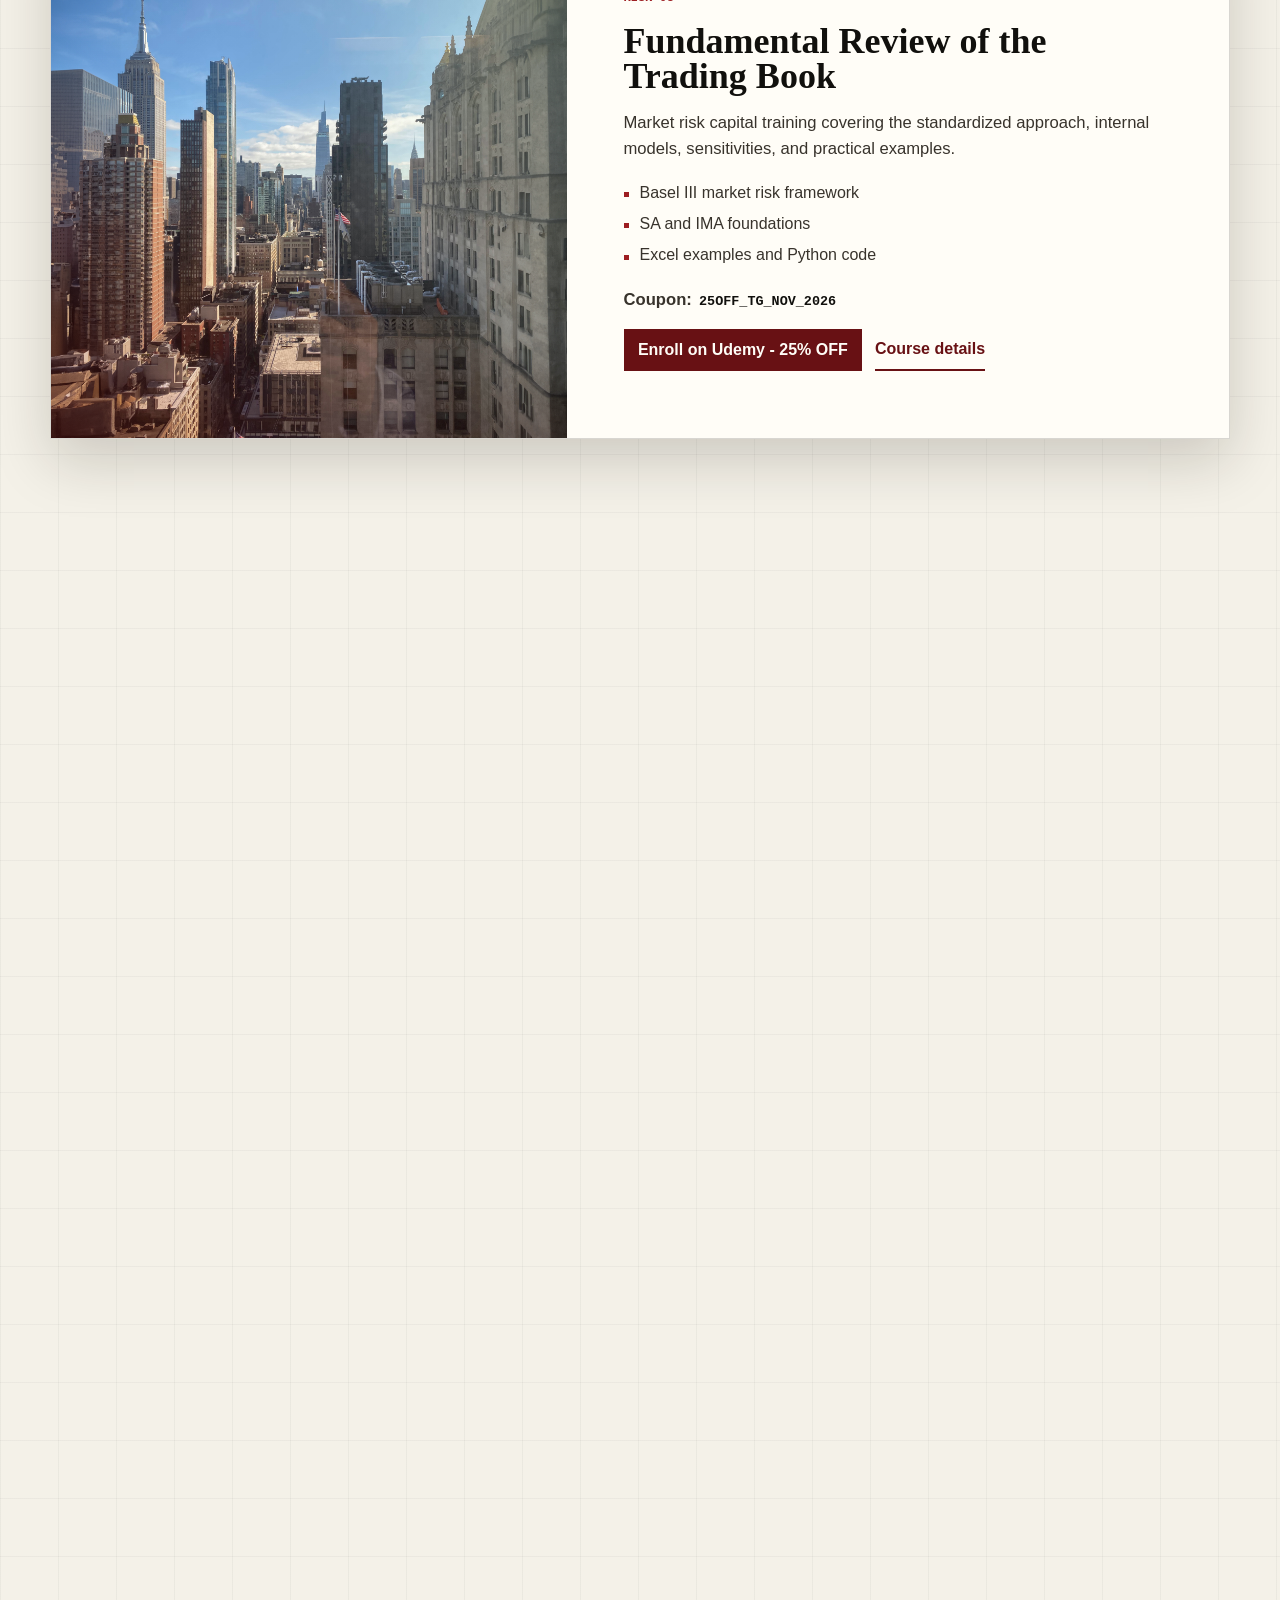
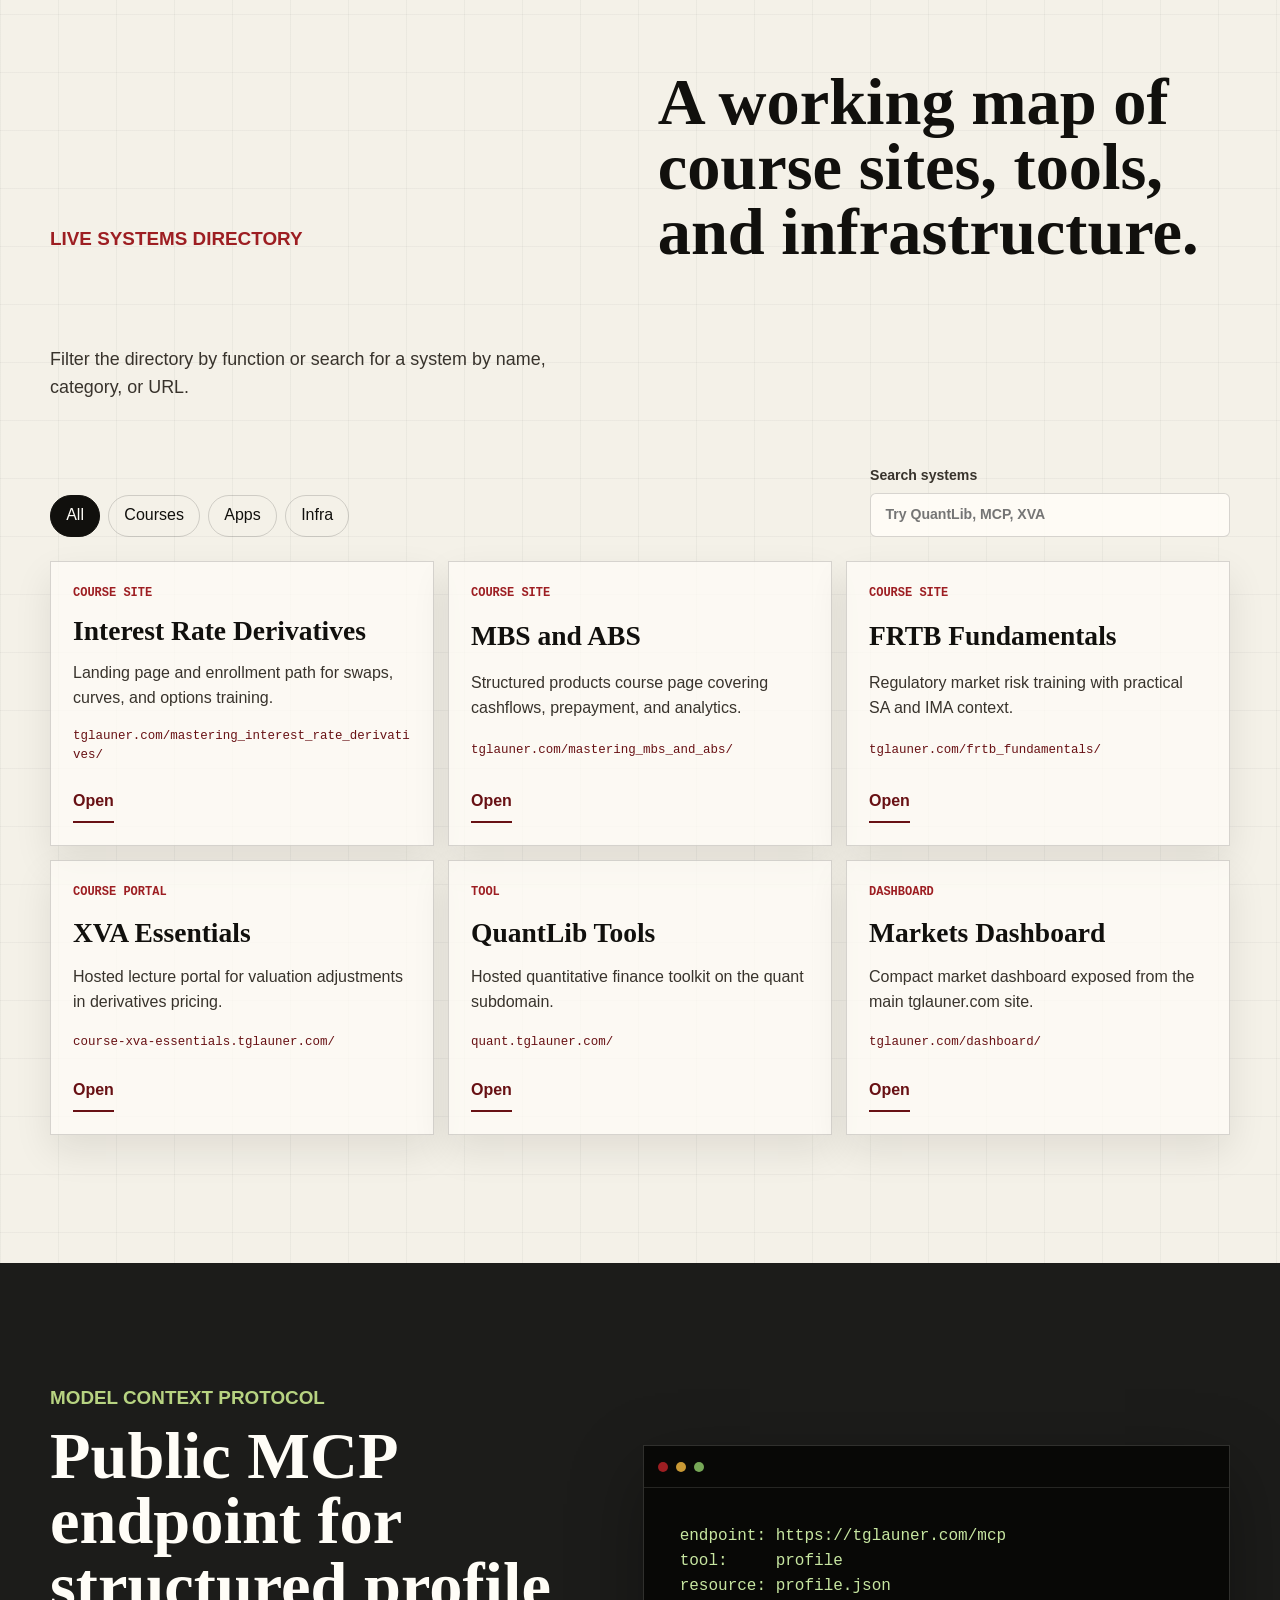
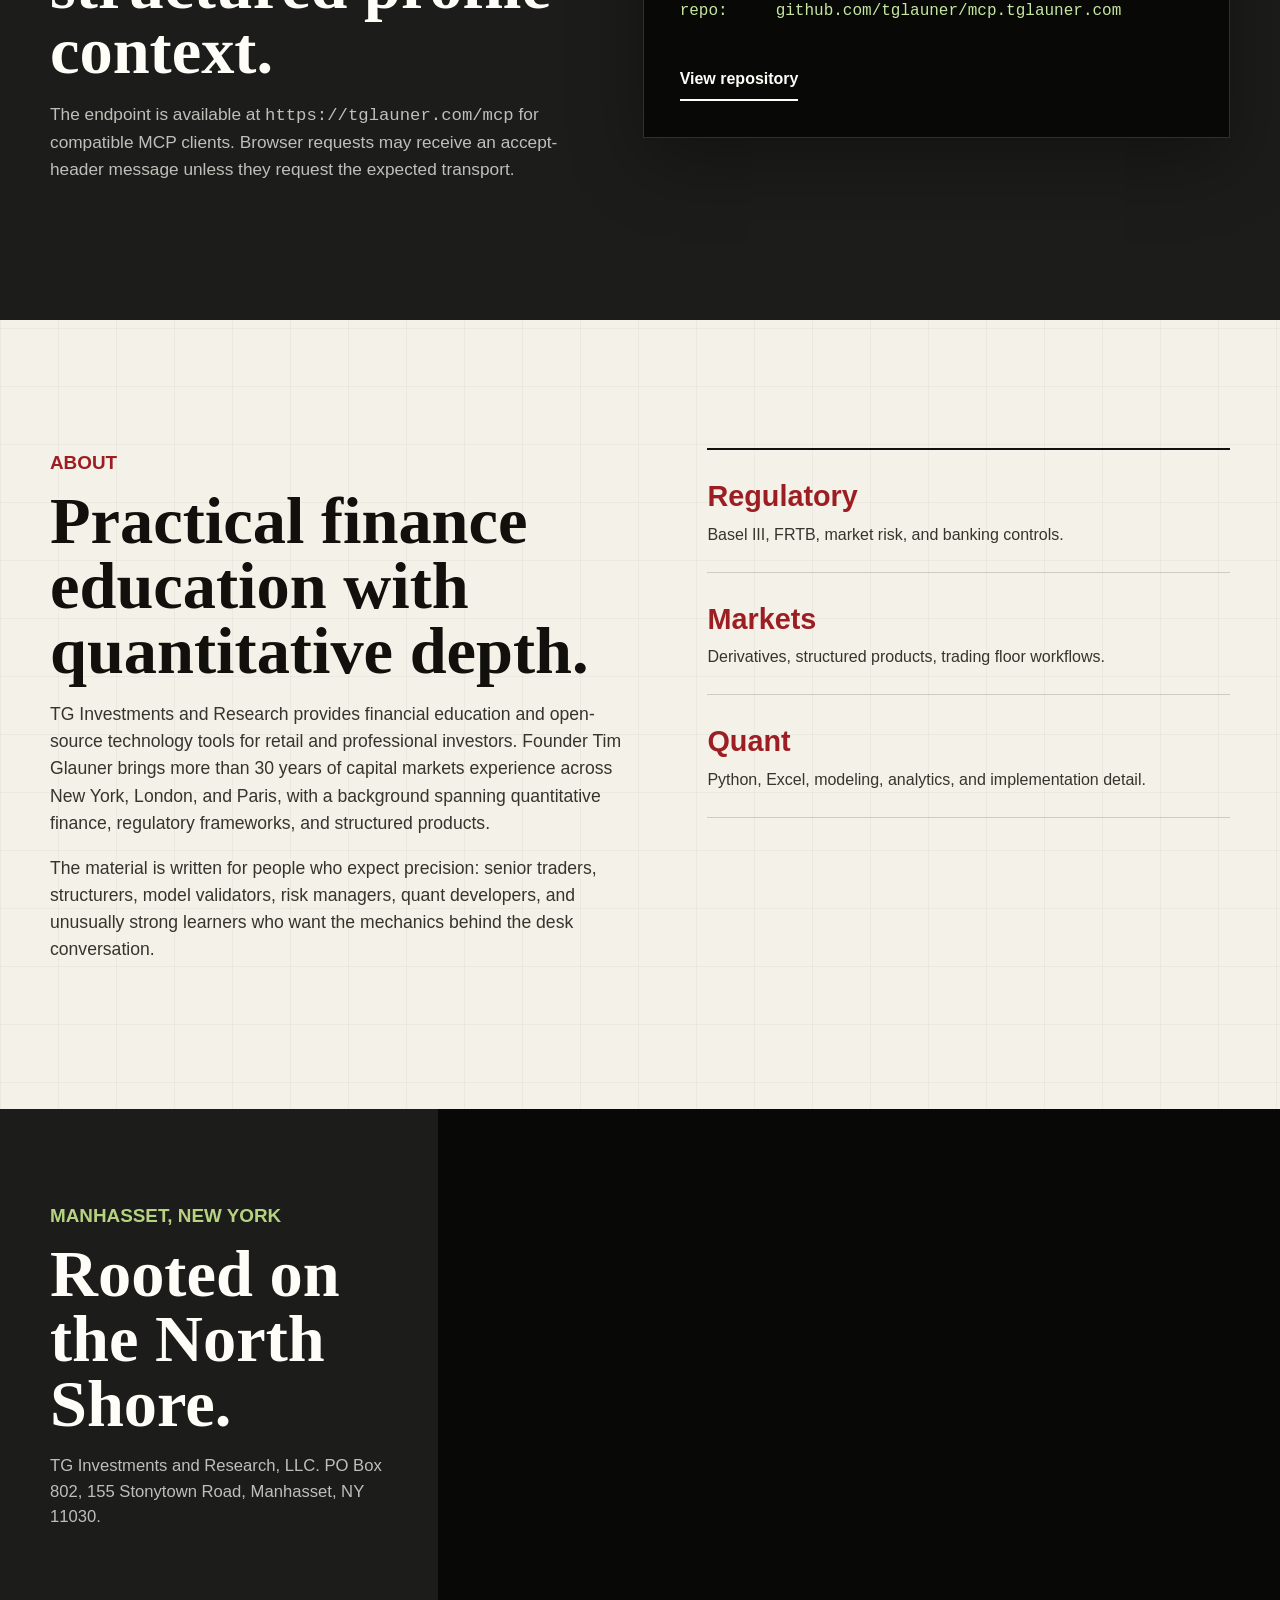
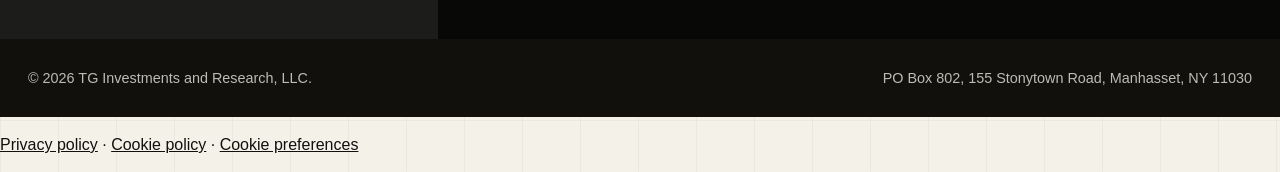
==== commit 98945100: "Publish verified November 2026 paid course coupons" ====
--- a/alternative-site/index.html
+++ b/alternative-site/index.html
@@ -102,9 +102,9 @@
                             <li>Swap valuation, Greeks, and trading floor applications</li>
                             <li>Option pricing intuition for caps, floors, and swaptions</li>
                         </ul>
-                        <p class="coupon-note">Coupon: <code>25OFF_TG_OCT_2026</code></p>
+                        <p class="coupon-note">Coupon: <code>25OFF_TG_NOV_2026</code></p>
                         <div class="course-actions">
-                            <a class="line-link line-link-strong" href="https://www.udemy.com/course/mastering-interest-rate-derivatives/?couponCode=25OFF_TG_OCT_2026" target="_blank" rel="noopener noreferrer">Enroll on Udemy - 25% OFF</a>
+                            <a class="line-link line-link-strong" href="https://www.udemy.com/course/mastering-interest-rate-derivatives/?couponCode=25OFF_TG_NOV_2026" target="_blank" rel="noopener noreferrer">Enroll on Udemy - 25% OFF</a>
                             <a class="line-link" href="https://tglauner.com/mastering_interest_rate_derivatives/" target="_blank" rel="noopener noreferrer">Course details</a>
                         </div>
                     </div>
@@ -124,9 +124,9 @@
                             <li>Prepayment and OAS intuition</li>
                             <li>Intex and Python context</li>
                         </ul>
-                        <p class="coupon-note">Coupon: <code>25OFF_TG_OCT_2026</code></p>
+                        <p class="coupon-note">Coupon: <code>25OFF_TG_NOV_2026</code></p>
                         <div class="course-actions">
-                            <a class="line-link line-link-strong" href="https://www.udemy.com/course/mortgage-backed-and-asset-backed-securities-mbsabs/?couponCode=25OFF_TG_OCT_2026" target="_blank" rel="noopener noreferrer">Enroll on Udemy - 25% OFF</a>
+                            <a class="line-link line-link-strong" href="https://www.udemy.com/course/mortgage-backed-and-asset-backed-securities-mbsabs/?couponCode=25OFF_TG_NOV_2026" target="_blank" rel="noopener noreferrer">Enroll on Udemy - 25% OFF</a>
                             <a class="line-link" href="https://tglauner.com/mastering_mbs_and_abs/" target="_blank" rel="noopener noreferrer">Course details</a>
                         </div>
                     </div>
@@ -146,14 +146,14 @@
                             <li>SA and IMA foundations</li>
                             <li>Excel examples and Python code</li>
                         </ul>
-                        <p class="coupon-note">Coupon: <code>25OFF_TG_OCT_2026</code></p>
+                        <p class="coupon-note">Coupon: <code>25OFF_TG_NOV_2026</code></p>
                         <div class="course-actions">
-                            <a class="line-link line-link-strong" href="https://www.udemy.com/course/fundamental-review-of-the-trading-book/?couponCode=25OFF_TG_OCT_2026" target="_blank" rel="noopener noreferrer">Enroll on Udemy - 25% OFF</a>
+                            <a class="line-link line-link-strong" href="https://www.udemy.com/course/fundamental-review-of-the-trading-book/?couponCode=25OFF_TG_NOV_2026" target="_blank" rel="noopener noreferrer">Enroll on Udemy - 25% OFF</a>
                             <a class="line-link" href="https://tglauner.com/frtb_fundamentals/" target="_blank" rel="noopener noreferrer">Course details</a>
                         </div>
                     </div>
                 </article>
-                <article class="course-row course-row-offset reveal"><a class="course-media" href="/value_at_risk/"><img src="/assets/frtb-skyline.jpg" alt="Financial district skyline"><span class="course-discount">25% OFF</span></a><div class="course-body"><p class="course-code">RISK-04</p><h3>Value at Risk (VaR)</h3><p>Parametric, Monte Carlo, and historical VaR methods and their strengths and limitations.</p><p class="coupon-note">Coupon: <code>25OFF_TG_OCT_2026</code></p><div class="course-actions"><a class="line-link line-link-strong" href="https://www.udemy.com/course/value-at-risk-var/?couponCode=25OFF_TG_OCT_2026" target="_blank" rel="noopener noreferrer">Enroll on Udemy - 25% OFF</a><a class="line-link" href="/value_at_risk/">Course details</a></div></div></article>
+                <article class="course-row course-row-offset reveal"><a class="course-media" href="/value_at_risk/"><img src="/assets/frtb-skyline.jpg" alt="Financial district skyline"><span class="course-discount">25% OFF</span></a><div class="course-body"><p class="course-code">RISK-04</p><h3>Value at Risk (VaR)</h3><p>Parametric, Monte Carlo, and historical VaR methods and their strengths and limitations.</p><p class="coupon-note">Coupon: <code>25OFF_TG_NOV_2026</code></p><div class="course-actions"><a class="line-link line-link-strong" href="https://www.udemy.com/course/value-at-risk-var/?couponCode=25OFF_TG_NOV_2026" target="_blank" rel="noopener noreferrer">Enroll on Udemy - 25% OFF</a><a class="line-link" href="/value_at_risk/">Course details</a></div></div></article>
             </div>
         </section>
 
